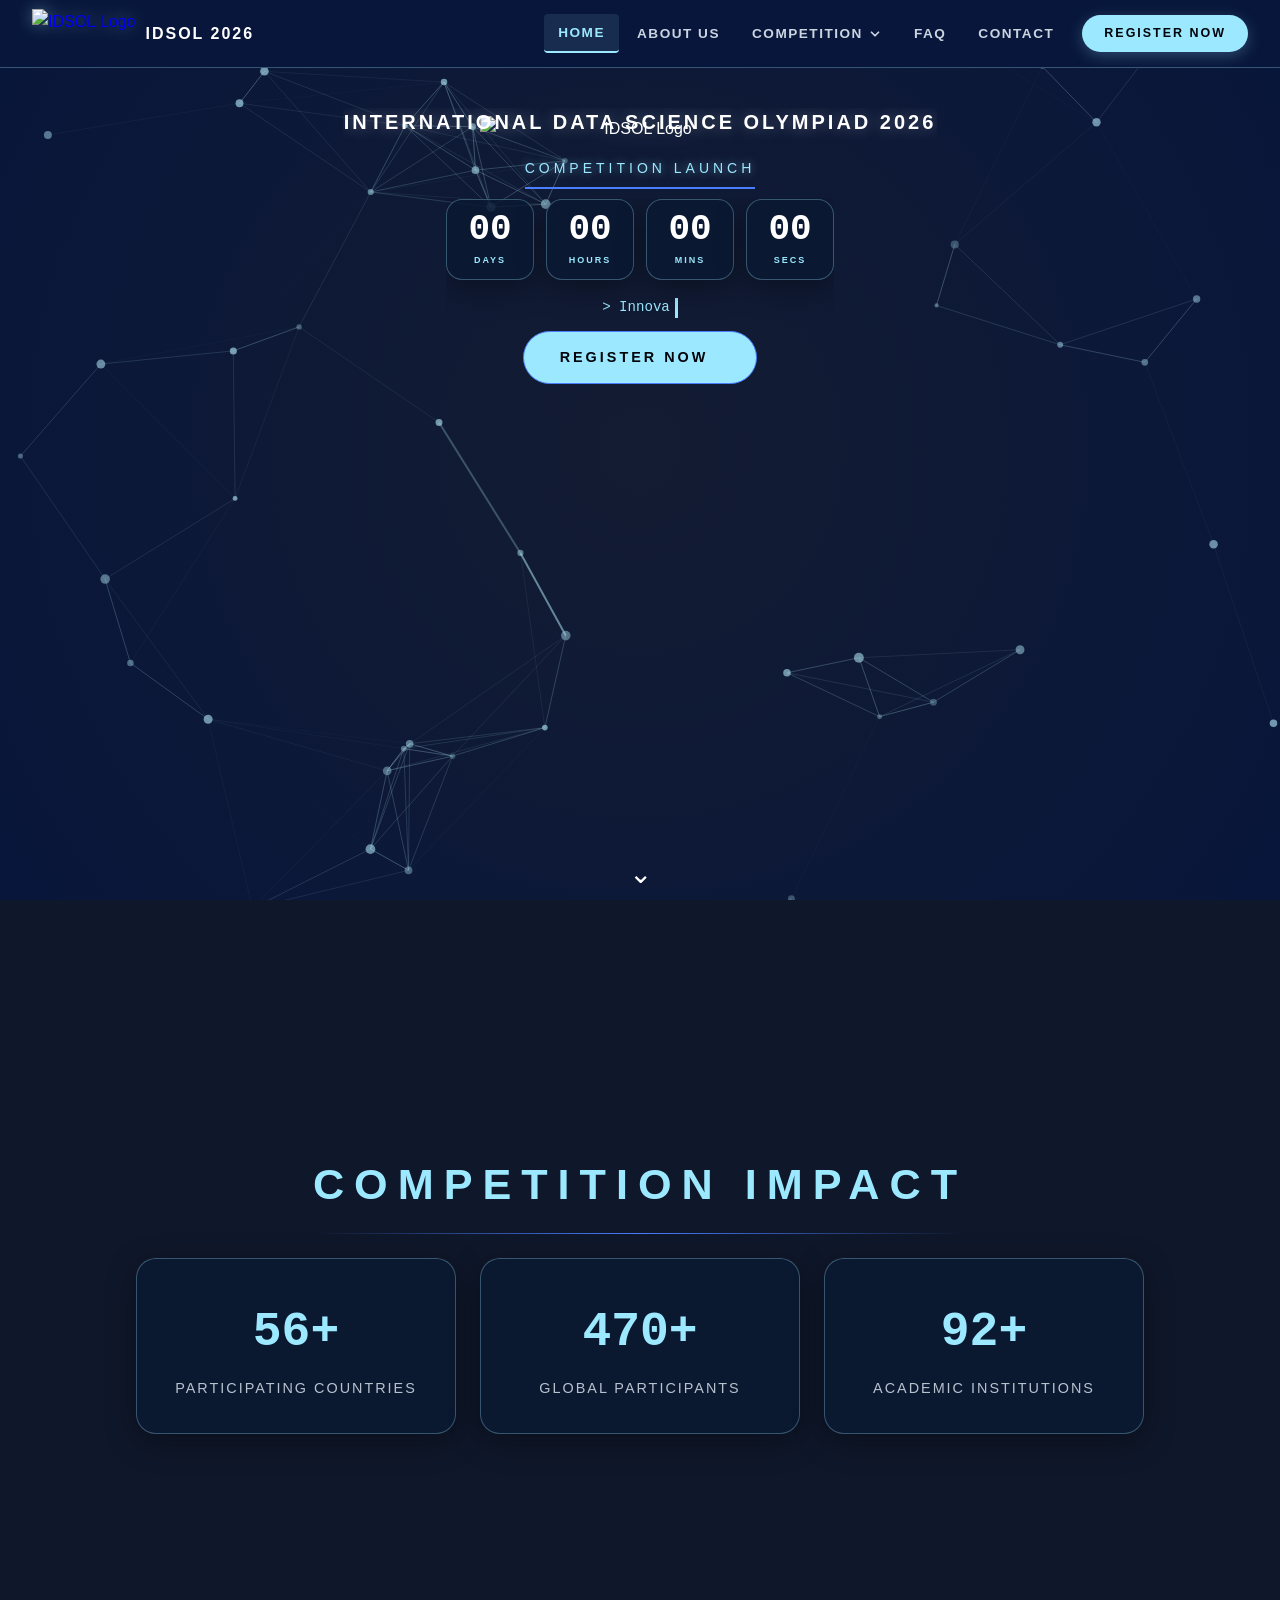
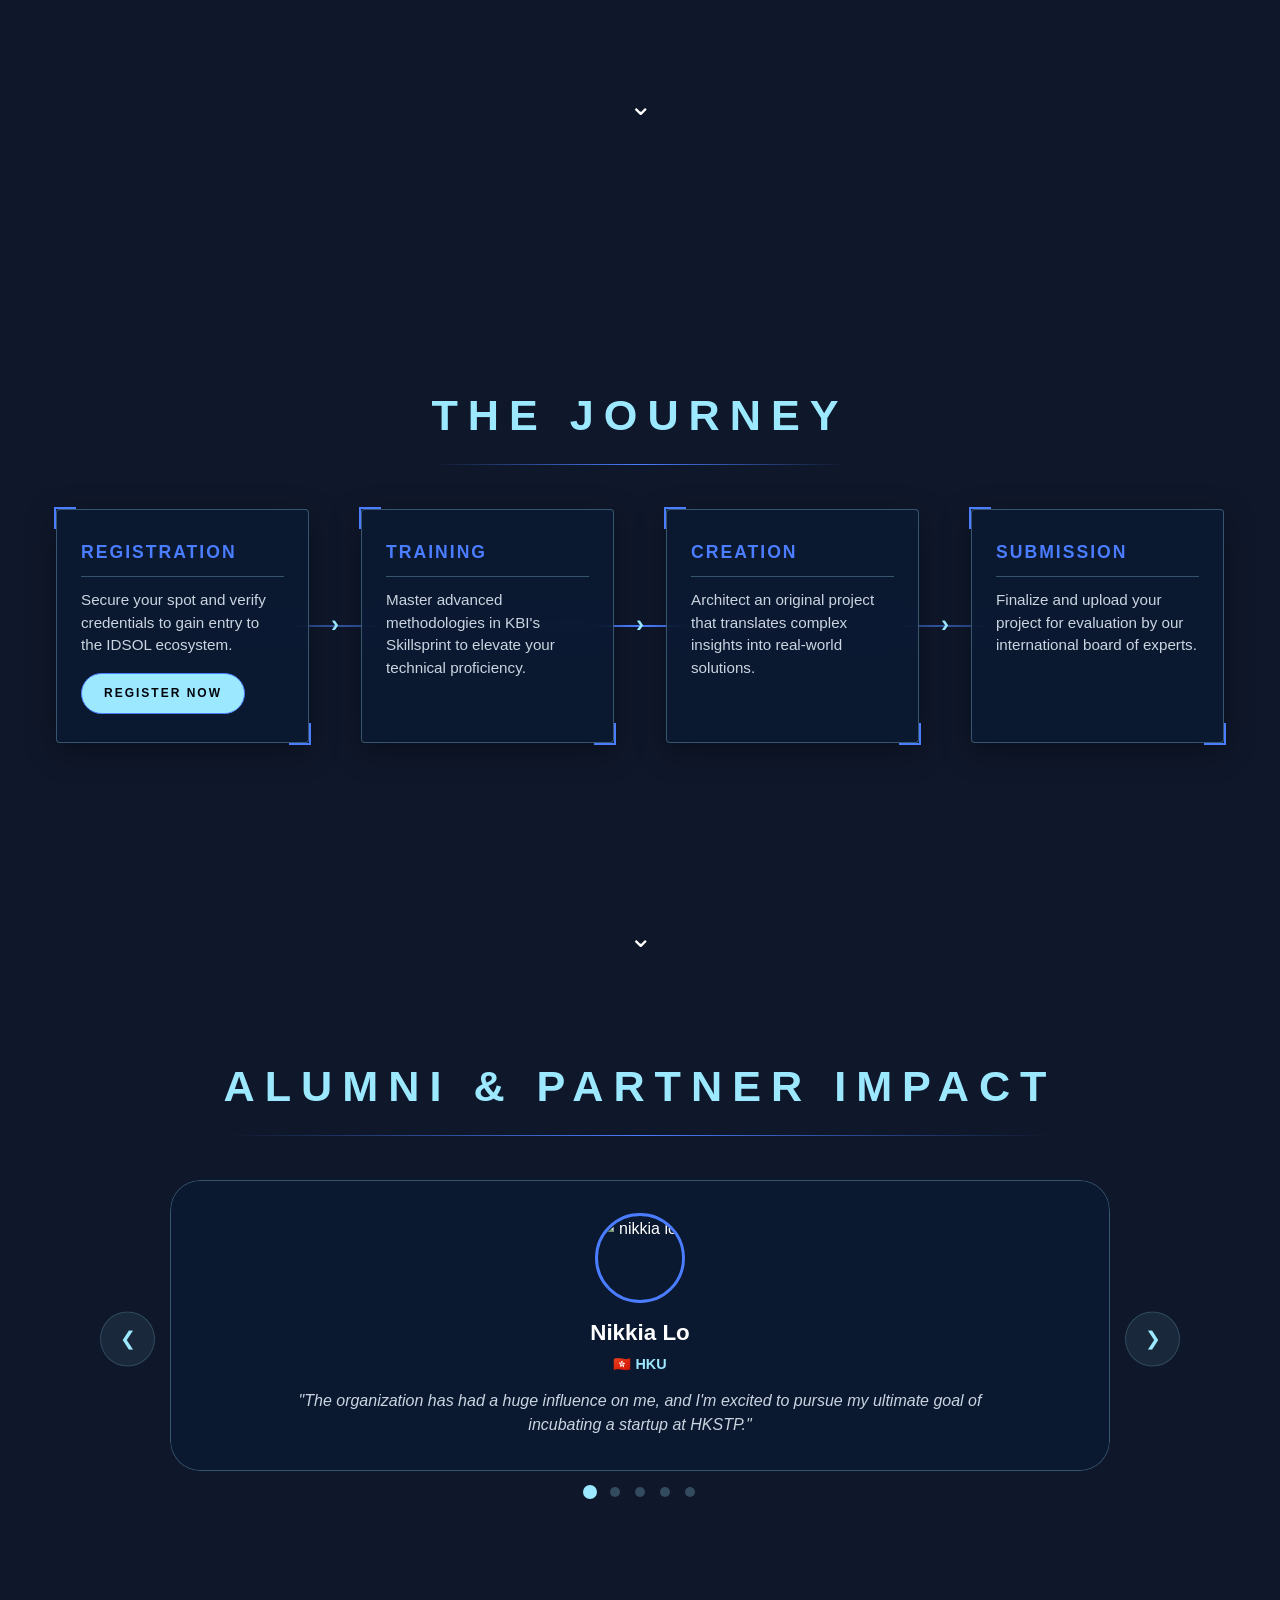
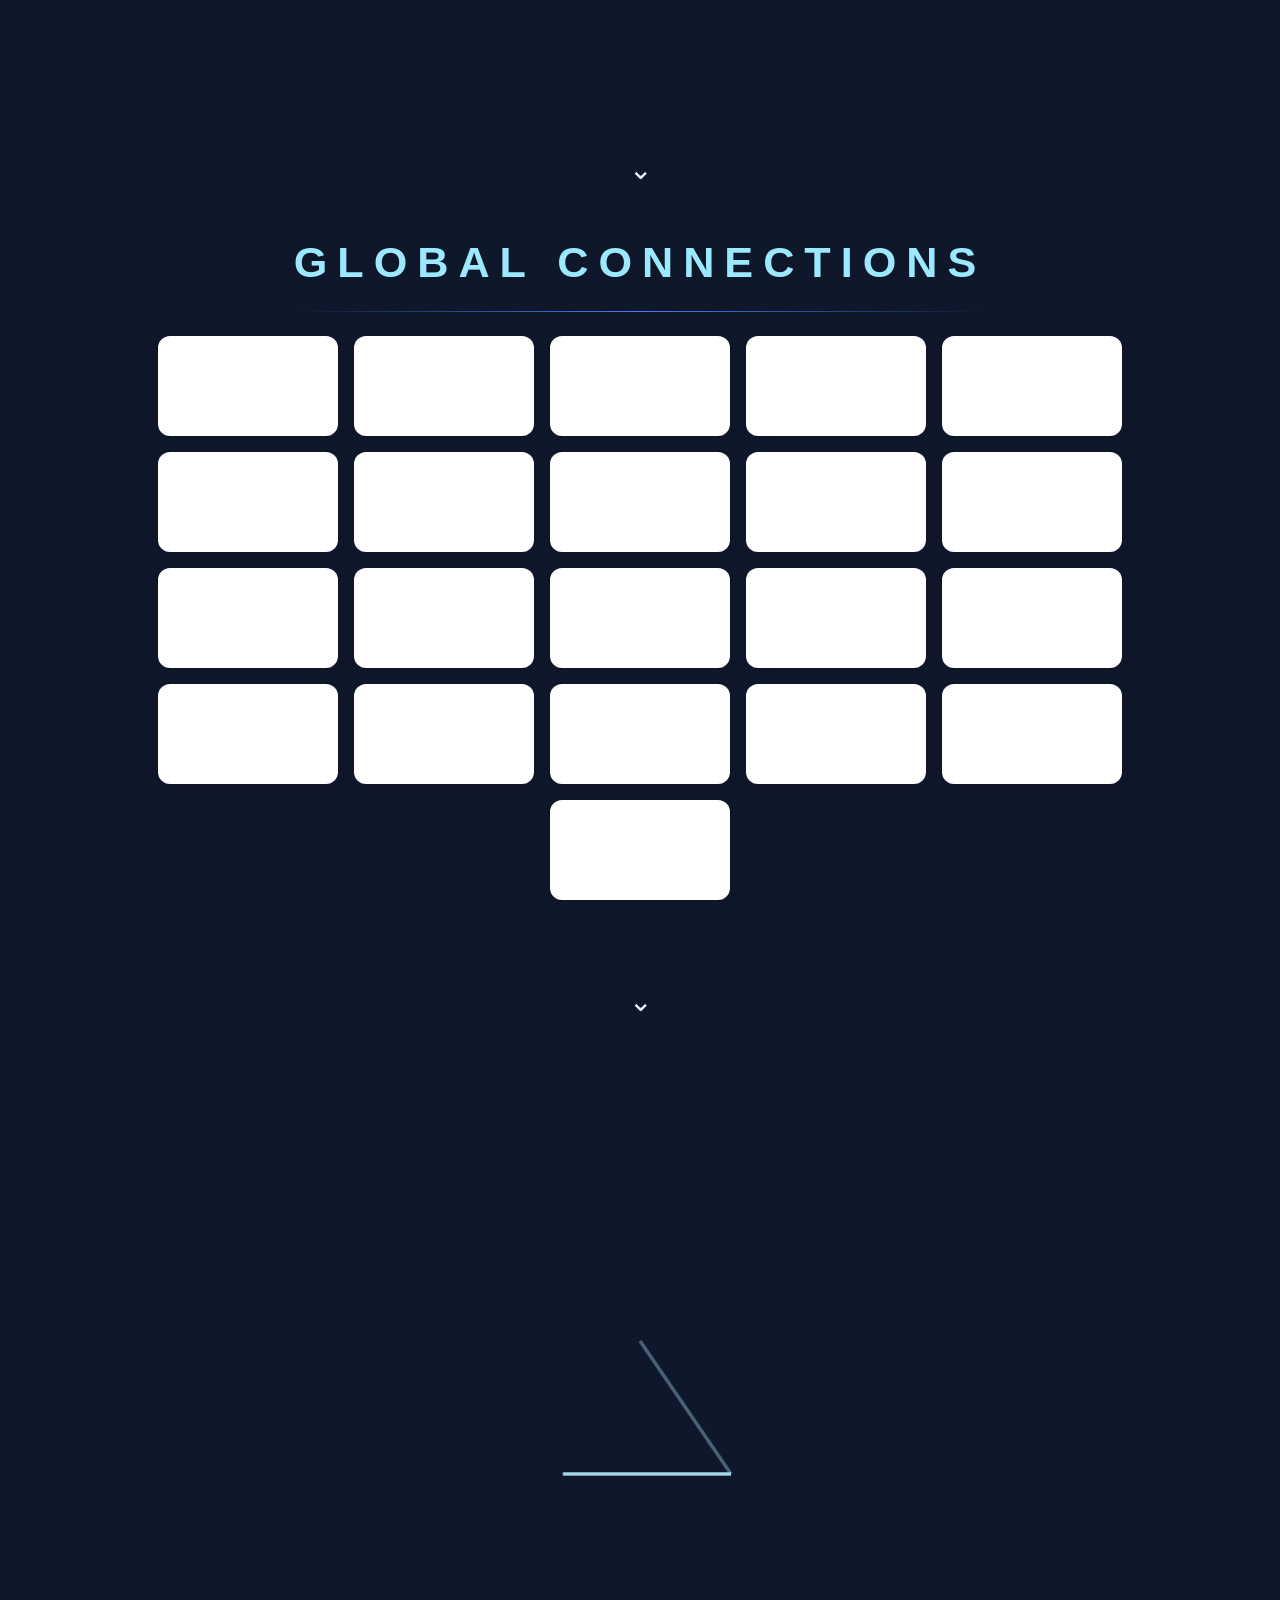
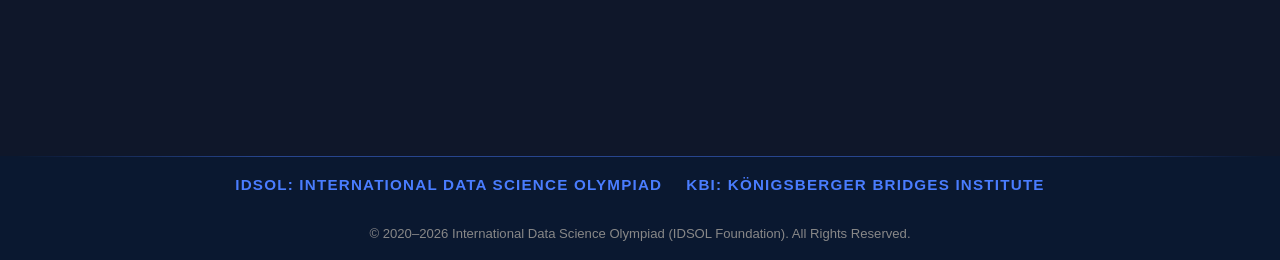
==== index.html @ bdf02045 "Added favicon" ====
<!DOCTYPE html>
<html lang="en">
<head>
    <meta charset="UTF-8">
    <meta name="viewport" content="width=device-width, initial-scale=1.0">
    <link rel="icon" type="image/png" href="https://cdn.kb.institute/eto-2026/IDSOL/Logo/Square_Dark_Background_2026_500.png">
    <title>Home | IDSOL 2026</title>
    <script src="https://unpkg.com/lucide@0.469.0/dist/umd/lucide.min.js"></script>
    <link href="https://fonts.googleapis.com/css2?family=Roboto+Mono:wght@400;700&display=swap" rel="stylesheet">
    <link rel="stylesheet" href="css/shared.css">
    <style>
        body {
            display: flex;
            flex-direction: column;
            align-items: center;
            min-height: 100vh;
        }

        .home-snap {
            width: 100%;
            display: flex;
            flex-direction: column;
            align-items: center;
        }

        .home-snap .snap-panel {
            position: relative;
            min-height: calc(100vh - var(--nav-height));
            min-height: calc(100dvh - var(--nav-height));
            display: flex;
            flex-direction: column;
            justify-content: center;
            width: 100%;
            max-width: 1200px;
            margin: 0 auto;
            box-sizing: border-box;
            padding: 3rem 20px;
        }

        .home-snap .section-header { margin: 1.5rem 0 2rem; }

        .snap-panel-body {
            width: 100%;
            box-sizing: border-box;
        }

        /* Hero */
        #hero-section {
            position: relative;
            width: 100%;
            max-width: 1200px;
            display: flex;
            flex-direction: column;
            justify-content: center;
            align-items: center;
            padding: 1rem 20px 2.5rem;
            text-align: center;
            box-sizing: border-box;
        }
        #hero-section.snap-panel {
            box-sizing: border-box;
        }
        #hero-section .snap-panel-body {
            transform: translateY(1.25rem);
        }

        .scroll-hint {
            position: absolute;
            bottom: 1rem;
            left: 50%;
            transform: translateX(-50%);
            color: #fff;
            pointer-events: none;
            z-index: 2;
        }
        .scroll-chevron {
            display: block;
            font-size: 1.75rem;
            line-height: 1;
            animation: scrollBounce 2s ease-in-out infinite;
        }
        @keyframes scrollBounce {
            0%, 100% { transform: translateY(0); opacity: 0.85; }
            50% { transform: translateY(8px); opacity: 1; }
        }

        .reveal-hero { opacity: 0; clip-path: inset(100% 0 0 0); transform: translateY(20px); animation: curtainReveal 1.4s cubic-bezier(0.19,1,0.22,1) forwards; }
        .reveal-header { opacity: 0; transform: translateY(20px); animation: fadeIn 1s ease forwards; animation-delay: 0.6s; }
        .reveal-delayed { opacity: 0; clip-path: inset(100% 0 0 0); transform: translateY(20px); animation: curtainReveal 1.4s cubic-bezier(0.19,1,0.22,1) forwards; animation-delay: 1.1s; }
        .reveal-register-btn { opacity: 0; transform: translateY(20px); animation: fadeIn 1s ease forwards; animation-delay: 2.6s; }

        @keyframes curtainReveal { 0% { opacity:0; clip-path:inset(100% 0 0 0); transform:translateY(20px); } 100% { opacity:1; clip-path:inset(0% 0 0 0); transform:translateY(0); } }
        @keyframes fadeIn { to { opacity:1; transform:translateY(0); } }
        @keyframes blink { 0%, 100% { opacity:1; } 50% { opacity:0; } }

        .hero-brand { display: flex; flex-direction: column; align-items: center; }
        .main-logo {
            width: min(420px, 70vw); max-width: 88%; height: auto; margin-top: 30px;
            margin-bottom: -50px; display: block;
            filter: drop-shadow(0 0 25px rgba(156,233,255,0.35));
        }

        .brand-title {
            font-size: 26px; font-weight: 800; letter-spacing: 5px; text-transform: uppercase;
            margin: 0 0 20px; position: relative; z-index: 1;
            text-shadow: 0 0 15px rgba(255,255,255,0.35); color: #fff;
        }

        .countdown-subheader {
            font-size: 17px; font-weight: 500; letter-spacing: 6px; text-transform: uppercase;
            color: var(--node-bright); margin-top: 20px; margin-bottom: 16px; text-shadow: 0 0 10px rgba(156,233,255,0.6);
            border-bottom: 2px solid var(--node-blue); padding-bottom: 10px; display: inline-block;
        }

        .countdown-container { display: flex; gap: 20px; justify-content: center; margin-top: 5px; margin-bottom: 35px; flex-wrap: wrap; }

        .time-box {
            display: flex; flex-direction: column; align-items: center;
            background: var(--glass-frost);
            backdrop-filter: blur(15px);
            -webkit-backdrop-filter: blur(15px);
            border: 1px solid var(--border-bright);
            border-radius: 20px;
            box-shadow: 0 8px 30px rgba(0, 0, 0, 0.35);
            width: 110px;
            padding: 20px 0;
        }
        .time-value { font-size: 48px; font-weight: 900; line-height: 1; font-family: var(--font-mono); color: #fff; }
        .time-label { font-size: 10px; font-weight: 800; color: var(--node-bright); text-transform: uppercase; letter-spacing: 2px; margin-top: 5px; }

        .typed-line { font-family: var(--font-mono); font-size: 1rem; color: var(--node-bright); margin-top: 12px; margin-bottom: 10px; padding: 0 10px; }
        .cursor { display: inline-block; background-color: var(--node-bright); width: 3px; height: 20px; margin-left: 5px; animation: blink 1s infinite; vertical-align: middle; }

        /* Stats - FIXED TO SECURE EQUAL HEIGHTS & LENGTHS */
        .stats-wrapper { width: 100%; max-width: 1100px; margin: 0 auto; text-align: center; padding: 0; }
        .stats-section {
            display: flex; justify-content: center; align-items: stretch; gap: 24px; flex-wrap: wrap; margin-top: 10px;
            opacity: 0; transform: translateY(30px); transition: all 1s ease;
        }
        .stats-section.revealed { opacity: 1; transform: translateY(0); }
        .stat-card {
            background: var(--glass-frost);
            backdrop-filter: blur(15px);
            -webkit-backdrop-filter: blur(15px);
            border: 1px solid var(--border-bright);
            box-shadow: 0 8px 30px rgba(0, 0, 0, 0.35);
            padding: 35px 25px;
            border-radius: 20px;
            flex: 1 1 280px;
            max-width: 320px;
            min-height: 160px;
            display: flex;
            flex-direction: column;
            justify-content: center;
            box-sizing: border-box;
            transition: all 0.3s ease;
        }
        .stat-card:hover { transform: translateY(-5px); border-color: var(--node-blue); background: rgba(156,233,255,0.12); }
        .stat-number { display: block; font-size: 3rem; font-weight: 900; color: var(--node-bright); font-family: var(--font-mono); margin-bottom: 8px; }
        .stat-label { font-size: 0.9rem; text-transform: uppercase; letter-spacing: 2px; color: #CBD5E1; opacity: 0.9; line-height: 1.3; }

        /* Journey roadmap */
        #section-journey {
            max-width: 100%;
            overflow-x: auto;
            overflow-y: visible;
            padding-bottom: 8px;
            scroll-snap-stop: always;
        }
        #section-journey .section-header {
            opacity: 0;
            transition: opacity 0.5s ease;
        }
        #section-journey.revealed .section-header {
            opacity: 1;
            transition-delay: 0s;
        }
        #section-journey .roadmap-container { flex: 0 1 auto; }
        .roadmap-container {
            position: relative;
            max-width: 1200px;
            margin: 0 auto;
            padding: 20px 16px;
            width: 100%;
            min-height: 220px;
            display: flex;
            flex-direction: row;
            align-items: stretch;
            justify-content: center;
            flex-wrap: nowrap;
            gap: 12px;
            box-sizing: border-box;
        }
        .roadmap-container::before {
            content: '';
            position: absolute;
            left: 8%;
            right: 8%;
            top: 50%;
            height: 2px;
            background: linear-gradient(90deg, transparent, #2a4a8a 15%, var(--node-blue) 50%, #2a4a8a 85%, transparent);
            transform: translateY(-50%) scaleX(0);
            transform-origin: left center;
            z-index: 0;
            pointer-events: none;
            transition: transform 1.5s cubic-bezier(0.22, 1, 0.36, 1);
            transition-delay: 0.4s;
        }
        #section-journey.revealed .roadmap-container::before {
            transform: translateY(-50%) scaleX(1);
        }
        .step {
            position: relative;
            flex: 1 1 220px;
            min-width: 180px;
            margin-bottom: 0;
            display: flex;
            justify-content: center;
            align-items: stretch;
            z-index: 1;
            opacity: 0;
            transition: opacity 0.35s cubic-bezier(0.22, 1, 0.36, 1);
        }
        #section-journey.revealed .step:nth-child(1) { opacity: 1; transition-delay: 0.12s; }
        #section-journey.revealed .step:nth-child(3) { opacity: 1; transition-delay: 0.62s; }
        #section-journey.revealed .step:nth-child(5) { opacity: 1; transition-delay: 1.12s; }
        #section-journey.revealed .step:nth-child(7) { opacity: 1; transition-delay: 1.62s; }
        .step-card {
            position: relative;
            width: 100%;
            padding: 28px 24px;
            min-height: 200px;
            height: 100%;
            box-sizing: border-box;
            background: var(--glass-frost);
            backdrop-filter: blur(15px);
            -webkit-backdrop-filter: blur(15px);
            border: 1px solid var(--border-bright);
            border-radius: 4px;
            box-shadow: 0 8px 30px rgba(0, 0, 0, 0.35);
        }
        .step-card::before, .step-card::after {
            content: '';
            position: absolute;
            width: 20px;
            height: 20px;
            border: 2px solid var(--node-blue);
            z-index: 5;
        }
        .step-card::before { top: -3px; left: -3px; border-right: none; border-bottom: none; }
        .step-card::after { bottom: -3px; right: -3px; border-left: none; border-top: none; }
        .step-card h2 {
            margin: 0 0 12px;
            font-size: 1.1rem;
            text-transform: uppercase;
            letter-spacing: 2px;
            color: var(--node-blue);
            border-bottom: 1px solid var(--border-bright);
            padding-bottom: 10px;
        }
        .step-card p { color: #CBD5E1; margin: 0; font-size: 0.95rem; line-height: 1.5; }
        .step-register-btn {
            display: inline-flex; margin-top: 16px; padding: 10px 22px; border-radius: 50px;
            text-decoration: none; text-transform: uppercase; letter-spacing: 2px; font-weight: 800;
            font-size: 0.75rem; transition: all 0.3s ease; align-items: center;
            background: var(--node-bright); color: var(--bg-darker); border: 1px solid var(--node-blue);
        }
        .step-register-btn:hover { transform: translateY(-3px); background: white; box-shadow: 0 15px 40px rgba(156,233,255,0.4); }
        .roadmap-connector {
            position: relative;
            flex: 0 0 auto;
            align-self: center;
            width: 28px;
            text-align: center;
            color: var(--node-bright);
            font-size: 1.5rem;
            font-weight: 700;
            line-height: 1;
            z-index: 1;
            opacity: 0;
            transform: translateY(-5px);
            transition: opacity 0.45s ease, transform 0.45s ease;
        }
        .roadmap-connector::before { content: '›'; display: block; transform: translateY(3px);}
        #section-journey.revealed .roadmap-connector:nth-child(2) { opacity: 1; transform: translateY(-5px); transition-delay: 0.28s; }
        #section-journey.revealed .roadmap-connector:nth-child(4) { opacity: 1; transform: translateY(-5px); transition-delay: 0.78s; }
        #section-journey.revealed .roadmap-connector:nth-child(6) { opacity: 1; transform: translateY(-5px); transition-delay: 1.28s; }

        /* Testimonials */
        #section-testimonials .testimonial-slider { flex: 0 1 auto; width: 100%; }
        .testimonial-slider { width: 100%; max-width: 1100px; margin: 0 auto; position: relative; padding: 12px 80px; }
        .testimonial-container { width: 100%; overflow: hidden; border-radius: 30px; }
        .testimonial-track { display: flex; transition: transform 0.6s cubic-bezier(0.23,1,0.32,1); }
        .testimonial-track.no-anim { transition: none !important; }
        .t-card {
            min-width: 100%; padding: 32px 28px;
            background: var(--glass-frost); border: 1px solid var(--border-bright); backdrop-filter: blur(12px);
            display: flex; flex-direction: column; align-items: center; text-align: center; border-radius: 30px;
        }
        .t-img { width: 90px; height: 90px; border-radius: 50%; object-fit: cover; border: 3px solid var(--node-blue); margin-bottom: 12px; }
        .t-info h3 { margin: 0; font-size: 1.4rem; color: #fff; }
        .t-info span { color: var(--node-bright); font-size: 0.9rem; font-weight: 700; }
        .t-affil { display: inline; }
        .t-affil + .t-affil::before { content: ' '; }
        .t-body { font-size: 1rem; line-height: 1.55; color: #CBD5E1; font-style: italic; max-width: 750px; margin-top: 12px; }
        .t-body p { margin: 0; }
        .arrow {
            position: absolute; top: 50%; transform: translateY(-50%);
            width: 55px; height: 55px; background: rgba(156,233,255,0.08); border: 1px solid rgba(156,233,255,0.18);
            border-radius: 50%; color: var(--node-bright); display: flex; align-items: center;
            justify-content: center; cursor: pointer; z-index: 10; transition: background 0.3s; font-size: 1.2rem;
        }
        .arrow:hover { background: rgba(156,233,255,0.2); }
        .arrow.prev { left: 10px; }
        .arrow.next { right: 10px; }
        .dot { width: 10px; height: 10px; background: rgba(156,233,255,0.25); border-radius: 50%; cursor: pointer; transition: 0.3s; }
        .dot.active { background: var(--node-bright); transform: scale(1.4); }
        .carousel-controls { display: flex; justify-content: center; gap: 15px; margin-top: 16px; }

        /* Logo wall - Redefined to prevent shifting */
        #logo-wall-container {
            width: 100%;
            position: relative;
            display: block;
        }
        .logo-wall {
            position: absolute;
            top: 0;
            left: 50%;
            transform: translateX(-50%);
            width: 100%;
            margin: 0 auto;
            display: flex;
            flex-wrap: wrap;
            justify-content: center;
            align-content: flex-start;
            padding: 0;
        }
        @keyframes logoFadeIn { 0% { opacity:0; transform:scale(0.96); } 100% { opacity:1; transform:scale(1); } }
        @keyframes logoFadeOut { 0% { opacity:1; transform:scale(1); } 100% { opacity:0; transform:scale(0.96); } }
        .logo-container {
            padding: 0; margin: 8px; display: flex; justify-content: center; align-items: center;
            max-width: 180px; height: 100px; background: white; border-radius: 12px;
            box-shadow: 0 4px 10px rgba(0,0,0,0.1);
            animation-duration: 0.5s; animation-fill-mode: both; animation-timing-function: ease-in-out;
        }
        .show-front .logo-container { animation-name: logoFadeIn; }
        .show-back .logo-container { animation-name: logoFadeOut; }
        .logo-container img { object-fit: contain; width: 80%; height: 80%; }
        
        @media (min-width: 1200px) { 
            .logo-container { width: calc(20% - 16px); }
            #logo-wall-container { min-height: 620px !important; } 
        }
        @media (min-width: 600px) and (max-width: 1199px) {
            .logo-container { width: calc(25% - 16px); }
            #logo-wall-container { min-height: 760px !important; }
        }
        @media (max-width: 599px) {
            .logo-container { width: calc(50% - 16px); height: 80px; }
            #logo-wall-container { min-height: 480px !important; }
        }

        /* CTA final panel */
        #section-final .cta-section {
            display: flex;
            flex-direction: column;
            align-items: center;
            width: 100%;
            text-align: center;
            box-sizing: border-box;
        }
        .cta-anim-bg { position: relative; display: flex; align-items: center; justify-content: center; z-index: 1; }
        .cta-content { position: relative; z-index: 4; width: 100%; }
        .cta-title {
            font-size: clamp(1.8rem, 5vw, 2.6rem); letter-spacing: 6px; text-transform: uppercase;
            color: var(--node-bright); margin-bottom: 12px; font-weight: 900;
        }
        .cta-sub { color: #CBD5E1; margin-bottom: 0; font-size: 1.1rem; }
        .cta-btn-hero {
            display: inline-flex; padding: 18px 50px; border-radius: 50px; text-decoration: none;
            text-transform: uppercase; letter-spacing: 4px; font-weight: 800; font-size: 1rem;
            transition: all 0.3s ease; align-items: center; gap: 12px;
            background: var(--node-bright); color: var(--bg-darker); border: 1px solid var(--node-blue);
        }
        .cta-btn-hero:hover { transform: translateY(-3px); background: white; box-shadow: 0 15px 40px rgba(156,233,255,0.4); }
        .hero-register-btn { margin-top: 20px; }
        
        /* Upscaled CTA Branding Zone */
        .brand-zone {
            position: relative; 
            width: 380px !important; 
            height: 380px !important;
            display: flex; justify-content: center; align-items: center; 
        }
        #traceCanvas { position: absolute; top: 0; left: 0; width: 100%; height: 100%; z-index: 2; transition: opacity 1s ease; }
        #logo-reveal-img {
            width: 380px !important; 
            height: 380px !important; 
            z-index: 1; opacity: 0; transform: scale(0.85);
            filter: drop-shadow(0 0 35px rgba(156,233,255,0.55)); transition: all 1.2s cubic-bezier(0.16,1,0.3,1);
        }
        .brand-zone.revealed-inner #logo-reveal-img { opacity: 1; transform: scale(1); }
        .brand-zone.revealed-inner #traceCanvas { opacity: 0; pointer-events: none; }

        @media (min-width: 1025px) {
            html {
                scroll-snap-type: y mandatory;
                scroll-padding-top: var(--nav-height);
            }
            .home-snap .snap-panel {
                scroll-snap-align: start;
                scroll-snap-stop: always;
            }
            .home-snap .stats-wrapper.snap-panel {
                align-items: center;
                padding: 0 20px 3rem !important;
            }
            .stats-wrapper .stats-content {
                width: 100%;
            }
            .stats-wrapper .section-header {
                margin: 0 0 1.5rem;
            }
            .home-snap #section-testimonials.snap-panel {
                padding: 4rem 20px !important;
            }
            #hero-section.snap-panel {
                padding: 2rem 20px 0 !important;
            }
            #hero-section .main-logo {
                margin-top: 28px;
            }
            #hero-section .snap-panel-body,
            #section-journey .snap-panel-body {
                flex: 1 1 auto;
                display: flex;
                flex-direction: column;
                justify-content: center;
                align-items: center;
                width: 100%;
                min-height: 0;
            }
            #section-journey.snap-panel {
                justify-content: flex-start;
                padding: 4rem 20px 1rem !important;
            }
            #section-journey .snap-panel-body {
                gap: 0;
            }
            #section-journey .section-header {
                margin: 0 0 1.5rem;
            }
            /* Pin scroll chevrons to bottom of each snap viewport (desktop) */
            .home-snap .snap-panel:has(> .scroll-hint) {
                position: relative !important;
                display: flex !important;
                flex-direction: column !important;
                justify-content: flex-start !important;
                height: calc(100dvh - var(--nav-height));
                min-height: calc(100dvh - var(--nav-height));
                max-height: calc(100dvh - var(--nav-height));
                overflow: hidden;
                box-sizing: border-box;
            }
            .home-snap .snap-panel:has(> .scroll-hint) > .scroll-hint {
                position: absolute !important;
                bottom: 0.75rem !important;
                left: 50% !important;
                transform: translateX(-50%) !important;
                margin-top: 0 !important;
                align-self: auto !important;
                flex-shrink: 0;
                z-index: 3;
                padding: 0;
            }
            #hero-section.snap-panel:has(> .scroll-hint) {
                height: 100dvh !important;
                min-height: 100dvh !important;
                max-height: 100dvh !important;
                justify-content: flex-start !important;
                padding-top: var(--nav-height) !important;
                padding-bottom: 0 !important;
            }
            #hero-section.snap-panel:has(> .scroll-hint) > .scroll-hint {
                position: absolute !important;
                bottom: 0.75rem !important;
                left: 50% !important;
                transform: translateX(-50%) !important;
            }
            #hero-section .snap-panel-body {
                padding-bottom: 2.5rem;
            }
            /* Competition Impact: vertically center content block; chevron stays absolute */
            .home-snap .stats-wrapper.snap-panel:has(> .scroll-hint) {
                justify-content: center !important;
            }
            #section-logos.snap-panel {
                padding: 2rem 20px 1rem !important;
                justify-content: flex-start;
                align-items: center;
            }
            #section-logos .section-header {
                margin: 0 0 1rem;
                flex-shrink: 0;
            }
            #section-logos #logo-wall-container {
                flex: 1 1 auto;
                min-height: 0 !important;
                width: 100%;
                overflow: hidden;
            }
            #section-final.snap-panel {
                max-width: 100%;
                padding: 0 !important;
                height: calc(100dvh - var(--nav-height));
                min-height: calc(100dvh - var(--nav-height));
                max-height: calc(100dvh - var(--nav-height));
                overflow: hidden;
                justify-content: space-between;
                scroll-snap-align: start;
                scroll-snap-stop: always;
            }
            #section-final .cta-section {
                flex: 1 1 auto;
                min-height: 0;
                display: flex;
                flex-direction: column;
                justify-content: center;
                align-items: center;
                width: 100%;
                padding: 16px 20px 8px;
                text-align: center;
                box-sizing: border-box;
                gap: 12px;
            }
            #section-final .brand-zone,
            #section-final #logo-reveal-img {
                width: 320px !important;
                height: 320px !important;
            }
            #section-final .cta-title {
                font-size: clamp(1.4rem, 3vw, 2rem);
                margin-bottom: 6px;
            }
            #section-final .cta-sub {
                font-size: 0.95rem;
            }
            #section-final .site-footer {
                width: 100%;
                flex-shrink: 0;
                margin-top: 0;
                padding: 0 16px;
            }
            #section-final .footer-inner {
                padding: 16px 12px;
            }
            #section-final .footer-columns {
                gap: 24px;
                margin-bottom: 12px;
            }
        }

        @media (min-width: 1025px) and (max-width: 1280px) {
            #hero-section.snap-panel:has(> .scroll-hint) {
                padding-top: calc(var(--nav-height) + 0.75rem) !important;
            }
            #hero-section .snap-panel-body {
                transform: translateY(1.25rem);
                justify-content: flex-start;
                padding-top: 0.5rem;
                padding-bottom: 3.25rem;
            }
            #hero-section .snap-panel-body .hero-register-btn {
                flex-shrink: 0;
                margin-bottom: 0.25rem;
            }
            #hero-section .main-logo {
                width: min(320px, 42vw);
                margin-top: 8px;
                margin-bottom: -32px;
            }
            .brand-title { font-size: 20px; letter-spacing: 3px; margin-top: 0; margin-bottom: 10px; line-height: 1.25; }
            .countdown-subheader { font-size: 14px; letter-spacing: 4px; margin-top: 12px; margin-bottom: 10px; padding-bottom: 8px; }
            .countdown-container { gap: 12px; margin-bottom: 16px; margin-top: 0; }
            .time-box { width: 88px; padding: 12px 0; border-radius: 16px; }
            .time-value { font-size: 36px; }
            .time-label { font-size: 9px; }
            .typed-line { font-size: 0.88rem; margin-top: 6px; margin-bottom: 4px; }
            .hero-register-btn { margin-top: 8px; }
            .cta-btn-hero { padding: 14px 36px; font-size: 0.9rem; letter-spacing: 3px; }
        }

        @media (min-width: 1281px) {
            #hero-section .snap-panel-body {
                transform: translateY(-2.75rem);
                justify-content: center;
                padding-top: 0;
                padding-bottom: 2.5rem;
            }
            #hero-section .main-logo {
                width: min(420px, 70vw);
                max-width: 88%;
                margin-top: 28px;
                margin-bottom: -50px;
            }
            #hero-section.snap-panel:has(> .scroll-hint) {
                padding-top: var(--nav-height) !important;
            }
            .hero-register-btn { margin-top: 20px; }
        }

        @media (max-width: 1024px) {
            html {
                scroll-snap-type: none !important;
                scroll-padding-top: 0 !important;
            }
            .home-snap .snap-panel { 
                scroll-snap-align: none !important;
                scroll-snap-stop: normal !important;
                min-height: auto !important;
                height: auto !important;
                max-height: none !important;
                overflow: visible !important;
                padding: 60px 15px !important;
            }
            .home-snap .snap-panel:has(> .scroll-hint) {
                height: auto !important;
                max-height: none !important;
                overflow: visible !important;
            }
            
            .scroll-hint { display: none !important; }
            #hero-section { padding: 1rem 15px 2.5rem; }
            #hero-section.snap-panel { padding-top: 1rem; }
            #hero-section .snap-panel-body { transform: translateY(1.25rem); }
            .main-logo { margin-top: 12px; margin-bottom: -40px; }
            .brand-title { font-size: 17px; letter-spacing: 3px; margin-top: 0; margin-bottom: 10px; line-height: 1.25; }
            .time-box { width: 80px; padding: 15px 0; }
            .time-value { font-size: 32px; }
            
            .roadmap-container {
                flex-direction: column;
                align-items: center;
                padding: 16px 12px;
                gap: 8px;
            }
            .roadmap-container::before {
                left: 50%; right: auto; top: 8%; bottom: 8%; width: 2px; height: auto;
                transform: translateX(-50%) scaleY(0); transform-origin: top center;
            }
            #section-journey.revealed .roadmap-container::before { transform: translateX(-50%) scaleY(1); }
            .step { flex: 0 0 auto; width: 100%; max-width: 520px; min-width: 0; }
            .step-card { min-height: 0; padding: 20px 18px; }
            .roadmap-connector { width: auto; padding: 4px 0; }
            .roadmap-connector::before { content: '⌄'; }
            
            /* MOVE TESTIMONIAL ARROWS INSIDE CARD TOP CORNERS ON MOBILE */
            .testimonial-slider {
                padding: 14px 10px 12px;
                position: relative;
                max-width: min(800px, calc(100% - 24px));
            }
            .arrow { top: 22px; transform: none; width: 45px; height: 45px; }
            .arrow.prev { left: 20px; }
            .arrow.next { right: 20px; }
            .t-affil { display: block; }
            .t-affil + .t-affil::before { content: none; }
            .t-card { padding: 24px 16px; }
            .t-body { font-size: 0.95rem; }
            
            .stat-card {
                flex: 0 1 auto;
                min-width: 0;
                width: min(320px, 100%);
                max-width: 320px;
                min-height: auto;
                padding: 25px 20px;
            }
            .stat-number { font-size: 2.4rem; }
            
            /* CTA Section Mobile Sizing Adaptations */
            #section-final.snap-panel {
                justify-content: flex-start !important;
                padding: 60px 15px 0 !important;
                height: auto !important;
                max-height: none !important;
                min-height: auto !important;
                overflow: visible !important;
            }
            #section-logos #logo-wall-container {
                flex: none;
                min-height: 480px !important;
                overflow: visible;
            }
            #section-final .site-footer { margin-top: 40px; }
            #section-final .cta-section { margin-top: 0 !important; gap: 24px; padding: 40px 15px; }
            .brand-zone, #logo-reveal-img { width: 260px !important; height: 260px !important; }
            #cta-text-content { top: 0 !important; transform: translateY(0) !important; margin-bottom: 5px; }
            #cta-btn-content { margin-top: 5px !important; transform: translateY(0) !important; }
            .cta-btn-hero { padding: 12px 32px !important; font-size: 0.85rem !important; letter-spacing: 2px !important; }
            .cta-title { font-size: 1.4rem !important; letter-spacing: 3px !important; }
            .cta-sub { font-size: 0.9rem !important; }
        }
        .site-footer--panel {
            width: 100%; margin-top: auto; padding: 0px 20px; box-sizing: border-box;
            background: var(--glass-frost); backdrop-filter: blur(10px); -webkit-backdrop-filter: blur(10px);
        }
        .footer-inner { max-width: 1200px; margin: 0 auto; width: 100%; }
    </style>
</head>
<body>
<canvas id="bg-canvas"></canvas>

<main class="home-snap">

<!-- Hero -->
<section id="hero-section" class="snap-panel">
    <div class="snap-panel-body">
    <div class="reveal-hero hero-brand">
        <img src="https://cdn.kb.institute/eto-2026/IDSOL/Logo/Square_Dark_Background_2026_500.png" class="main-logo" alt="IDSOL Logo">
        <div class="brand-title">International Data Science Olympiad 2026</div>
    </div>
    <div class="reveal-header">
        <div class="countdown-subheader">Competition Launch</div>
    </div>
    <div class="reveal-delayed">
        <div class="countdown-container">
            <div class="time-box"><span class="time-value" id="days">00</span><span class="time-label">Days</span></div>
            <div class="time-box"><span class="time-value" id="hours">00</span><span class="time-label">Hours</span></div>
            <div class="time-box"><span class="time-value" id="minutes">00</span><span class="time-label">Mins</span></div>
            <div class="time-box"><span class="time-value" id="seconds">00</span><span class="time-label">Secs</span></div>
        </div>
        <div class="typed-line">
            &gt; <span id="typed-text"></span><span class="cursor"></span>
        </div>
    </div>
    <a href="registration.html" class="cta-btn-hero hero-register-btn reveal-register-btn">
        Register Now
        <i data-lucide="play"></i>
    </a>
    </div>
    <div class="scroll-hint" aria-hidden="true">
        <span class="scroll-chevron">⌄</span>
    </div>
</section>

<!-- Stats -->
<section class="stats-wrapper snap-panel">
    <div class="stats-content">
    <div class="section-header"><h2>Competition Impact</h2></div>
    <div class="stats-section" id="stats-container">
        <div class="stat-card"><span class="stat-number" data-target="120">0</span><span class="stat-label">Participating Countries</span></div>
        <div class="stat-card"><span class="stat-number" data-target="1000">0</span><span class="stat-label">Global Participants</span></div>
        <div class="stat-card"><span class="stat-number" data-target="200">0</span><span class="stat-label">Academic Institutions</span></div>
    </div>
    </div>
    <div class="scroll-hint" aria-hidden="true">
        <span class="scroll-chevron">⌄</span>
    </div>
</section>

<!-- Journey -->
<section class="snap-panel" id="section-journey">
<div class="snap-panel-body">
<div class="section-header"><h1>The Journey</h1></div>
<div class="roadmap-container">
    <div class="step"><div class="step-card"><h2>Registration</h2><p>Secure your spot and verify credentials to gain entry to the IDSOL ecosystem.</p><a href="registration.html" class="step-register-btn">Register Now</a></div></div>
    <span class="roadmap-connector" aria-hidden="true"></span>
    <div class="step"><div class="step-card"><h2>Training</h2><p>Master advanced methodologies in KBI's Skillsprint to elevate your technical proficiency.</p></div></div>
    <span class="roadmap-connector" aria-hidden="true"></span>
    <div class="step"><div class="step-card"><h2>Creation</h2><p>Architect an original project that translates complex insights into real-world solutions.</p></div></div>
    <span class="roadmap-connector" aria-hidden="true"></span>
    <div class="step"><div class="step-card"><h2>Submission</h2><p>Finalize and upload your project for evaluation by our international board of experts.</p></div></div>
</div>
</div>
    <div class="scroll-hint" aria-hidden="true">
        <span class="scroll-chevron">⌄</span>
    </div>
</section>

<!-- Testimonials -->
<section class="snap-panel" id="section-testimonials">
<div class="section-header reveal"><h1>Alumni &amp; Partner Impact</h1></div>
<div class="testimonial-slider">
    <div class="arrow prev" role="button" tabindex="0" aria-label="Previous" onclick="moveSlide(-1)">❮</div>
    <div class="arrow next" role="button" tabindex="0" aria-label="Next" onclick="moveSlide(1)">❯</div>
    <div class="testimonial-container">
        <div class="testimonial-track" id="t-track">
            <div class="t-card">
                <img src="https://cdn.kb.institute/eto-2026/general/testimonial/kbi-profile-nikkia-lo-2025.jpg" alt="nikkia lo" class="t-img">
                <div class="t-info"><h3>Nikkia Lo</h3><span>🇭🇰 HKU</span></div>
                <div class="t-body"><p>"The organization has had a huge influence on me, and I'm excited to pursue my ultimate goal of incubating a startup at HKSTP."</p></div>
            </div>
            <div class="t-card">
                <img src="https://cdn.kb.institute/eto-2026/general/testimonial/kbi-profile-sakib-rabbani.jpg" alt="Sakib" class="t-img">
                <div class="t-info"><h3>Sakib Rabbani</h3><span>🇭🇰 JP Morgan HK</span></div>
                <div class="t-body"><p>"The IBCOL IDSOL, and KBI network connect me with industry professionals, which helped me get a job in Software Engineering at JP Morgan HK."</p></div>
            </div>
            <div class="t-card">
                <img src="https://cdn.kb.institute/eto-2026/general/testimonial/kbi-profile-niya-abdullahi.jpg" alt="Niya" class="t-img">
                <div class="t-info"><h3>Niya Abdullahi</h3><span>🇨🇦 TMU</span></div>
                <div class="t-body"><p>"Meeting people from around the world and being surrounded by such incredible innovative projects, talents and bright minds will always be a core memory for me."</p></div>
            </div>
            <div class="t-card">
                <img src="https://cdn.kb.institute/eto-2026/general/testimonial/kbi-profile-dion-kamst.jpg" alt="Dion" class="t-img">
                <div class="t-info"><h3>Dion Kamst</h3><span>Production Lead</span></div>
                <div class="t-body"><p>"IBCOL, IDSOL, and DigiQuest were a transformative experience for me... I gained invaluable insights into working across cultures and making impactful changes."</p></div>
            </div>
            <div class="t-card">
                <img src="https://cdn.kb.institute/eto-2026/general/testimonial/kbi-profile-isabel-yan.jpg" alt="Isabel" class="t-img">
                <div class="t-info"><h3>Dr. Prof. Isabel Yan</h3><span>🇭🇰 CityU</span></div>
                <div class="t-body"><p>"The Königsberger Bridges Institute comprises a great team of professionals... They are very dedicated to advancing students' knowledge and application skills."</p></div>
            </div>
        </div>
    </div>
    <div class="carousel-controls" id="carousel-dots"></div>
</div>
    <div class="scroll-hint" aria-hidden="true">
        <span class="scroll-chevron">⌄</span>
    </div>
</section>

<!-- Global Connections -->
<section class="snap-panel" id="section-logos">
<div class="section-header reveal"><h1>Global Connections</h1></div>
<div id="logo-wall-container" class="reveal"></div>
    <div class="scroll-hint" aria-hidden="true">
        <span class="scroll-chevron">⌄</span>
    </div>
</section>

<!-- CTA + Footer -->
<section class="snap-panel" id="section-final">

    <div class="cta-section">
        <div class="cta-content" id="cta-text-content" style="opacity: 0; transform: translateY(20px); transition: opacity 0.8s ease, transform 0.8s ease; text-align: center;">
            <div class="cta-title">Ready to Compete?</div>
            <p class="cta-sub">Join thousands of data scientists from over 120 countries at IDSOL 2026.</p>
        </div>

        <div class="cta-anim-bg" id="trigger-final">
            <div class="brand-zone" id="brand-box">
                <canvas id="traceCanvas"></canvas>
                <img id="logo-reveal-img" src="https://cdn.kb.institute/KBI-logo-light.png" alt="KBI Logo Reveal">
            </div>
        </div>

        <div class="cta-content" id="cta-btn-content" style="opacity: 0; transform: translateY(20px); transition: opacity 0.8s ease, transform 0.8s ease; text-align: center;">
            <a href="registration.html" class="cta-btn-hero">
                Register Now
                <i data-lucide="play"></i>
            </a>
        </div>
    </div>

    <footer class="site-footer site-footer--panel">
        <div class="footer-line"></div>
        <div class="footer-inner">
            <div class="footer-columns">
                <div class="footer-col">
                    <h4>IDSOL: International Data Science Olympiad</h4>
                    <div class="footer-icons">
                        <a href="https://2026.idsol.org" target="_blank" rel="noopener" title="IDSOL Website"><i data-lucide="globe"></i></a>
                        <a href="https://www.linkedin.com/company/idsol-org" target="_blank" rel="noopener" title="LinkedIn"><i data-lucide="linkedin"></i></a>
                        <a href="https://www.instagram.com/idsol_org/" target="_blank" rel="noopener" title="Instagram"><i data-lucide="instagram"></i></a>
                    </div>
                </div>
                <div class="footer-col">
                    <h4>KBI: Königsberger Bridges Institute</h4>
                    <div class="footer-icons">
                        <a href="https://www.kb.institute/" target="_blank" rel="noopener" title="Website"><i data-lucide="globe"></i></a>
                        <a href="https://www.linkedin.com/company/kbi-eu/" target="_blank" rel="noopener" title="LinkedIn"><i data-lucide="linkedin"></i></a>
                        <a href="https://www.instagram.com/kbi.eu/" target="_blank" rel="noopener" title="Instagram"><i data-lucide="instagram"></i></a>
                    </div>
                </div>
            </div>
            <p class="footer-copyright">© 2020–2026 International Data Science Olympiad (IDSOL Foundation). All Rights Reserved.</p>
        </div>
    </footer>

</section>

</main>

<!-- Scripts -->
<script src="js/bg-canvas-home.js"></script>
<script src="js/nav.js"></script>
<script>
/* Countdown */
const target = new Date('2026-06-28T00:00:00');
function updateCountdown() {
    const now = new Date();
    const diff = target - now;
    if (diff <= 0) {
        document.getElementById('days').textContent = '00';
        document.getElementById('hours').textContent = '00';
        document.getElementById('minutes').textContent = '00';
        document.getElementById('seconds').textContent = '00';
        return;
    }
    const d = Math.floor(diff / 86400000);
    const h = Math.floor((diff % 86400000) / 3600000);
    const m = Math.floor((diff % 3600000) / 60000);
    const s = Math.floor((diff % 60000) / 1000);
    document.getElementById('days').textContent = String(d).padStart(2, '0');
    document.getElementById('hours').textContent = String(h).padStart(2, '0');
    document.getElementById('minutes').textContent = String(m).padStart(2, '0');
    document.getElementById('seconds').textContent = String(s).padStart(2, '0');
}
updateCountdown();
setInterval(updateCountdown, 1000);

/* Typed text */
const lines = [
    'Innovating with Data Science...',
    'Connecting Global Minds...',
    'Building the Future of AI...'
];
let li = 0, ci = 0, deleting = false;
function typeWriter() {
    const el = document.getElementById('typed-text');
    const cur = lines[li];
    if (!deleting) {
        el.textContent = cur.substring(0, ++ci);
        if (ci === cur.length) { deleting = true; setTimeout(typeWriter, 1800); return; }
    } else {
        el.textContent = cur.substring(0, --ci);
        if (ci === 0) { deleting = false; li = (li + 1) % lines.length; }
    }
    setTimeout(typeWriter, deleting ? 45 : 80);
}
setTimeout(typeWriter, 1800);

/* Counter animation */
function animateCounter(el, target) {
    const dur = 2000, step = 20;
    let cur = 0;
    const inc = target / (dur / step);
    const t = setInterval(() => {
        cur = Math.min(cur + inc, target);
        el.textContent = (target >= 1000 ? Math.floor(cur).toLocaleString() : Math.floor(cur)) + '+';
        if (cur >= target) clearInterval(t);
    }, step);
}

const statsObs = new IntersectionObserver(entries => {
    entries.forEach(entry => {
        if (entry.isIntersecting) {
            entry.target.classList.add('revealed');
            entry.target.querySelectorAll('.stat-number').forEach(el => {
                animateCounter(el, parseInt(el.getAttribute('data-target'), 10));
            });
            statsObs.unobserve(entry.target);
        }
    });
}, { threshold: 0.3 });
const statsEl = document.getElementById('stats-container');
if (statsEl) statsObs.observe(statsEl);

const journeyEl = document.getElementById('section-journey');
if (journeyEl) {
    const journeyObs = new IntersectionObserver(entries => {
        entries.forEach(entry => {
            if (entry.isIntersecting) {
                entry.target.classList.add('revealed');
                journeyObs.unobserve(entry.target);
            }
        });
    }, { threshold: 0.3 });
    journeyObs.observe(journeyEl);
}

/* Testimonial slider */
let curSlide = 0, totalSlides = 0, autoSlide;
function buildDots() {
    const track = document.getElementById('t-track');
    if (!track) return;
    totalSlides = track.children.length;
    const dc = document.getElementById('carousel-dots');
    if (!dc) return;
    dc.innerHTML = '';
    for (let i = 0; i < totalSlides; i++) {
        const d = document.createElement('span');
        d.className = 'dot' + (i === 0 ? ' active' : '');
        d.onclick = () => goSlide(i);
        dc.appendChild(d);
    }
}
function goSlide(n) {
    curSlide = (n + totalSlides) % totalSlides;
    const track = document.getElementById('t-track');
    if (track) track.style.transform = `translateX(-${curSlide * 100}%)`;
    document.querySelectorAll('#carousel-dots .dot').forEach((d, i) => d.classList.toggle('active', i === curSlide));
}
window.moveSlide = (dir) => { goSlide(curSlide + dir); resetAuto(); };
function resetAuto() {
    clearInterval(autoSlide);
    autoSlide = setInterval(() => goSlide(curSlide + 1), 5000);
}
buildDots();
resetAuto();

/* Global connections logo wall */
const LOGO_SOURCES = [
    "https://cdn.kb.institute/logo/ABN-AMRO.png","https://cdn.kb.institute/logo/Alchemy.png","https://cdn.kb.institute/logo/Alibaba.png",
    "https://cdn.kb.institute/logo/Amazon.png","https://cdn.kb.institute/logo/Apple.png","https://cdn.kb.institute/logo/ASML.png",
    "https://cdn.kb.institute/logo/ASTRI.png","https://cdn.kb.institute/logo/Bloomberg.png","https://cdn.kb.institute/logo/BNP-Paribas.png",
    "https://cdn.kb.institute/logo/ByteDance.png","https://cdn.kb.institute/logo/Coinbase.png","https://cdn.kb.institute/logo/Deloitte.png",
    "https://cdn.kb.institute/logo/Deutsche-Bank.png","https://cdn.kb.institute/logo/Duolingo.png","https://cdn.kb.institute/logo/GitHub.png",
    "https://cdn.kb.institute/logo/Google.png","https://cdn.kb.institute/logo/HSBC.png","https://cdn.kb.institute/logo/Indeed.png",
    "https://cdn.kb.institute/logo/JP-Morgan-Chase.png","https://cdn.kb.institute/logo/LinkedIn.png","https://cdn.kb.institute/logo/Lyft.png",
    "https://cdn.kb.institute/logo/MasterCard.png","https://cdn.kb.institute/logo/McKinsey-&-Company.png","https://cdn.kb.institute/logo/Microsoft.png",
    "https://cdn.kb.institute/logo/Morgan-Stanley.png","https://cdn.kb.institute/logo/Netflix.png","https://cdn.kb.institute/logo/NVIDIA-AI-Technology-Centre.png",
    "https://cdn.kb.institute/logo/Open-AI.png","https://cdn.kb.institute/logo/Palantir.png","https://cdn.kb.institute/logo/PwC.png",
    "https://cdn.kb.institute/logo/Reddit.png","https://cdn.kb.institute/logo/Shopify.png","https://cdn.kb.institute/logo/TikTok.png",
    "https://cdn.kb.institute/logo/Massachusetts-Institute-of-Technology-(MIT).png","https://cdn.kb.institute/logo/National-University-of-Singapore-(NUS).png",
    "https://cdn.kb.institute/logo/S&P-Global.png", "https://cdn.kb.institute/logo/The-University-of-Hong-Kong-(HKU).png","https://cdn.kb.institute/logo/University-of-Waterloo-(UW).png",
    "https://cdn.kb.institute/logo/Waymo.png","https://cdn.kb.institute/logo/Zoox.png"
];

const logoWallContainer = document.getElementById('logo-wall-container');
if (logoWallContainer) {
    const logoWall = document.createElement('div');
    logoWall.className = 'logo-wall show-front';
    logoWallContainer.appendChild(logoWall);

    let rotationIndex = 0;

    function getItemsPerPage() {
        const width = window.innerWidth;
        if (width < 1025) return 8;
        if (width < 1200) return 12;
        return 21;
    }

    function populateWall(page) {
        const fragment = document.createDocumentFragment();
        const itemsPerPage = getItemsPerPage();
        const start = page * itemsPerPage;
        const end = Math.min(start + itemsPerPage, LOGO_SOURCES.length);

        for (let i = start; i < end; i++) {
            const container = document.createElement('div');
            container.className = 'logo-container';
            container.style.animationDelay = `${(i - start) * 35}ms`;
            const img = document.createElement('img');
            img.src = LOGO_SOURCES[i];
            img.alt = 'Partner logo';
            img.loading = 'lazy';
            container.appendChild(img);
            fragment.appendChild(container);
        }
        logoWall.replaceChildren(fragment);
    }

    populateWall(0);
    setInterval(() => {
        logoWall.classList.replace('show-front', 'show-back');
        setTimeout(() => {
            const itemsPerPage = getItemsPerPage();
            rotationIndex = (rotationIndex + 1) % Math.ceil(LOGO_SOURCES.length / itemsPerPage);
            populateWall(rotationIndex);
            logoWall.classList.replace('show-back', 'show-front');
        }, 500);
    }, 5000);

    window.addEventListener('resize', () => {
        populateWall(0);
        rotationIndex = 0;
    });
}

/* End CTA trace animation */
const triggerFinal = document.getElementById('trigger-final');
const brandBox = document.getElementById('brand-box');
const traceCanvas = document.getElementById('traceCanvas');
const ctaTextContent = document.getElementById('cta-text-content');
const ctaBtnContent = document.getElementById('cta-btn-content');

if (triggerFinal && brandBox && traceCanvas) {
    const tCtx = traceCanvas.getContext('2d');
    const pts = [{ x: 190, y: 102 }, { x: 298, y: 260 }, { x: 81, y: 260 }, { x: 190, y: 102 }];
    let traceStarted = false;
    let traceProg = 0;

    function runTrace() {
        traceCanvas.width = 380;
        traceCanvas.height = 380;
        tCtx.clearRect(0, 0, 380, 380);

        const cur = Math.floor(traceProg * 3);
        const sub = (traceProg * 3) % 1;

        tCtx.lineWidth = 4;
        tCtx.strokeStyle = 'rgba(165,215,232,0.4)';
        for (let i = 0; i < cur; i++) {
            tCtx.beginPath();
            tCtx.moveTo(pts[i].x, pts[i].y);
            tCtx.lineTo(pts[i + 1].x, pts[i + 1].y);
            tCtx.stroke();
        }

        if (traceProg < 1) {
            tCtx.beginPath();
            tCtx.moveTo(pts[cur].x, pts[cur].y);
            tCtx.lineTo(
                pts[cur].x + (pts[cur + 1].x - pts[cur].x) * sub,
                pts[cur].y + (pts[cur + 1].y - pts[cur].y) * sub
            );
            tCtx.strokeStyle = '#A5D7E8';
            tCtx.stroke();

            traceProg += 0.04;
            requestAnimationFrame(runTrace);
        } else {
            brandBox.classList.add('revealed-inner');

            setTimeout(() => {
                if (ctaTextContent) {
                    ctaTextContent.style.opacity = '1';
                    ctaTextContent.style.transform = 'translateY(0)';
                }
            }, 300);

            setTimeout(() => {
                if (ctaBtnContent) {
                    ctaBtnContent.style.opacity = '1';
                    ctaBtnContent.style.transform = 'translateY(0)';
                }
            }, 850);
        }
    }

    const finalObs = new IntersectionObserver((entries) => {
        entries.forEach((entry) => {
            if (entry.isIntersecting && !traceStarted) {
                traceStarted = true;
                runTrace();
            }
        });
    }, { threshold: 0.2 });

    finalObs.observe(triggerFinal);
}
</script>
<script src="js/shared.js"></script>
</body>
</html>
---- css/shared.css ----
/* ================================================================
   IDSOL 2026 — Shared Stylesheet
   Covers: CSS variables, nav, footer, background canvas, utilities
   ================================================================ */

:root {
    --bg-darker: #01030a;
    --node-bright: #9ce9ff;
    --node-blue: #4a7dff;
    --footer-grey: #888;
    --glass-frost: rgba(10, 25, 50, 0.82);
    --glass-deep: rgba(10, 25, 50, 0.82);
    --border-bright: rgba(156, 233, 255, 0.3);
    --border-muted: rgba(156, 233, 255, 0.15);
    --font-main: 'Segoe UI', Roboto, sans-serif;
    --font-mono: 'Courier New', Courier, monospace;
    --header-blue: #4a7dff;
    --nav-height: 68px;
}

* { box-sizing: border-box; }

body {
    margin: 0;
    background-color: #0f172a;
    font-family: var(--font-main);
    color: white;
    line-height: 1.6;
    overflow-x: hidden;
    min-height: 100vh;
}

/* ── Background Canvas ── */
#bg-canvas {
    position: fixed;
    top: 0; left: 0;
    width: 100%; height: 100%;
    z-index: -1;
    pointer-events: none;
    background: radial-gradient(circle at 50% 50%, #131c32 0%, #08163b 100%);
    opacity: 0;
    transition: opacity 1.5s ease-in;
}
#bg-canvas.active { opacity: 1; }

/* ================================================================
   NAV
   ================================================================ */
nav#main-nav {
    position: fixed;
    top: 0;
    left: 0;
    right: 0;
    z-index: 1000;
    height: var(--nav-height);
    background: #08163b;
    backdrop-filter: blur(18px);
    -webkit-backdrop-filter: blur(18px);
    border-bottom: 1px solid var(--border-bright);
    display: flex;
    align-items: center;
    padding: 0 32px;
    gap: 0;
}

.nav-logo {
    display: flex;
    align-items: center;
    gap: 10px;
    text-decoration: none;
    flex-shrink: 0;
    margin-right: 30px;
}
.nav-logo img {
    height: 50px;
    width: auto;
    filter: drop-shadow(0 0 8px rgba(156, 233, 255, 0.4));
}
.nav-logo-text {
    font-size: 1.0rem;
    font-weight: 800;
    letter-spacing: 2px;
    text-transform: uppercase;
    color: #fff;
    white-space: nowrap;
}

.nav-links {
    display: flex;
    align-items: center;
    justify-content: flex-end;
    gap: 4px;
    list-style: none;
    margin: 0;
    padding: 0;
    margin-left: auto;
    flex: 0 1 auto;
}

.nav-links > li {
    position: relative;
}

.nav-links > li > a,
.nav-links > li > .nav-parent {
    display: flex;
    align-items: center;
    gap: 5px;
    padding: 8px 14px;
    text-decoration: none;
    color: #CBD5E1;
    font-size: 0.85rem;
    font-weight: 700;
    text-transform: uppercase;
    letter-spacing: 1.5px;
    border-radius: 4px;
    transition: all 0.25s ease;
    cursor: pointer;
    white-space: nowrap;
    background: none;
    border: none;
    font-family: var(--font-main);
}

.nav-links > li > a:hover,
.nav-links > li > .nav-parent:hover,
.nav-links > li > a.active,
.nav-links > li.active > .nav-parent {
    color: #fff;
    background: rgba(156, 233, 255, 0.1);
}

.nav-links > li > a.active {
    color: var(--node-bright);
    border-bottom: 2px solid var(--node-bright);
}

.nav-chevron {
    width: 14px;
    height: 14px;
    transition: transform 0.25s ease;
    flex-shrink: 0;
}

.nav-links > li.open > .nav-parent .nav-chevron {
    transform: rotate(180deg);
}

.nav-dropdown {
    display: none;
    position: absolute;
    top: calc(100% + 6px);
    left: 0;
    min-width: 200px;
    background: rgba(6, 14, 40, 0.97);
    border: 1px solid var(--border-bright);
    border-radius: 6px;
    padding: 8px 0;
    box-shadow: 0 12px 40px rgba(0,0,0,0.5);
    backdrop-filter: blur(20px);
    list-style: none;
    margin: 0;
    z-index: 100;
}

.nav-links > li.open > .nav-dropdown {
    display: block;
}

.nav-dropdown li a {
    display: block;
    padding: 10px 18px;
    font-size: 0.8rem;
    font-weight: 600;
    color: #CBD5E1;
    text-decoration: none;
    text-transform: uppercase;
    letter-spacing: 1.2px;
    transition: all 0.2s ease;
}

.nav-dropdown li a:hover,
.nav-dropdown li a.active {
    color: #fff;
    background: rgba(156, 233, 255, 0.1);
    padding-left: 24px;
}

.nav-register {
    margin-left: 14px;
}

.nav-register a {
    display: inline-flex;
    align-items: center;
    padding: 9px 22px;
    background: var(--node-bright);
    color: var(--bg-darker) !important;
    border-radius: 50px;
    font-size: 0.78rem;
    font-weight: 800;
    text-transform: uppercase;
    letter-spacing: 2px;
    text-decoration: none;
    transition: all 0.3s ease;
    white-space: nowrap;
    box-shadow: 0 4px 15px rgba(156, 233, 255, 0.25);
}

.nav-register a:hover {
    background: #fff;
    box-shadow: 0 6px 20px rgba(156, 233, 255, 0.4);
    transform: translateY(-2px);
}

.nav-hamburger {
    display: none;
    flex-direction: column;
    gap: 5px;
    cursor: pointer;
    padding: 6px;
    margin-left: auto;
    background: none;
    border: none;
}
.nav-hamburger span {
    display: block;
    width: 24px;
    height: 2px;
    background: #fff;
    border-radius: 2px;
    transition: all 0.3s ease;
}
.nav-hamburger.open span:nth-child(1) { transform: translateY(7px) rotate(45deg); }
.nav-hamburger.open span:nth-child(2) { opacity: 0; }
.nav-hamburger.open span:nth-child(3) { transform: translateY(-7px) rotate(-45deg); }

.nav-mobile-drawer {
    display: none;
    position: fixed;
    top: var(--nav-height);
    left: 0;
    right: 0;
    background: rgba(6, 14, 40, 0.98);
    border-bottom: 1px solid var(--border-bright);
    z-index: 999;
    padding: 16px 20px 24px;
    backdrop-filter: blur(20px);
    max-height: calc(100vh - var(--nav-height));
    overflow-y: auto;
}

.nav-mobile-drawer.open { display: block; }

.nav-mobile-drawer ul {
    list-style: none;
    margin: 0;
    padding: 0;
}

.nav-mobile-drawer > ul > li {
    border-bottom: 1px solid rgba(156, 233, 255, 0.12);
}

.nav-mobile-drawer > ul > li > a,
.nav-mobile-drawer > ul > li > .nav-mobile-parent {
    display: flex;
    align-items: center;
    justify-content: space-between;
    padding: 14px 4px;
    color: #fff;
    font-size: 0.9rem;
    font-weight: 700;
    text-transform: uppercase;
    letter-spacing: 2px;
    text-decoration: none;
    cursor: pointer;
    background: none;
    border: none;
    width: 100%;
    text-align: left;
    font-family: var(--font-main);
}

.nav-mobile-sub {
    display: none;
    padding-bottom: 10px;
}

.nav-mobile-sub.open { display: block; }

.nav-mobile-sub a {
    display: block;
    padding: 10px 16px;
    color: #CBD5E1;
    font-size: 0.82rem;
    text-decoration: none;
    text-transform: uppercase;
    letter-spacing: 1.5px;
    transition: all 0.2s ease;
}

.nav-mobile-sub a:hover { color: var(--node-bright); }

.nav-mobile-register {
    margin-top: 18px;
}

.nav-mobile-register a {
    display: block;
    text-align: center;
    padding: 14px;
    background: var(--node-bright);
    color: var(--bg-darker);
    font-weight: 800;
    text-transform: uppercase;
    letter-spacing: 2px;
    border-radius: 50px;
    text-decoration: none;
    font-size: 0.85rem;
}

/* ================================================================
   FOOTER
   ================================================================ */
.site-footer {
    position: relative;
    z-index: 100;
    width: 100%;
    margin-top: auto;
    isolation: isolate;
}

.site-footer__backdrop {
    position: absolute;
    top: 0;
    bottom: 0;
    left: 50%;
    transform: translateX(-50%);
    width: 100vw;
    background-color: var(--glass-frost);
    backdrop-filter: blur(10px);
    -webkit-backdrop-filter: blur(10px);
    border-top: 1px solid var(--border-bright);
    z-index: -1;
}

.site-footer .footer-inner {
    position: relative;
    z-index: 1;
}

.footer-line {
    height: 1px;
    background: linear-gradient(to right, transparent, var(--node-blue) 20%, var(--node-blue) 80%, transparent);
    opacity: 0.45;
}

.footer-inner {
    max-width: 1100px;
    margin: 0 auto;
    padding: 36px 20px 28px;
    text-align: center;
}

.footer-columns {
    display: flex;
    flex-wrap: wrap;
    justify-content: center;
    gap: 60px;
    margin-bottom: 36px;
}

.footer-col h4 {
    color: var(--node-blue);
    font-size: 0.95rem;
    margin: 0 0 14px;
    letter-spacing: 1.2px;
    text-transform: uppercase;
    font-weight: 700;
    transition: color 0.3s;
}

.footer-col h4:hover { color: var(--node-bright); }

.footer-icons {
    display: flex;
    justify-content: center;
    gap: 28px;
}

.footer-icons a {
    color: #749cff;
    transition: all 0.3s ease;
    text-decoration: none;
}

.footer-icons a:hover {
    color: var(--node-bright);
    filter: drop-shadow(0 0 8px rgba(156,233,255,0.5));
    transform: scale(1.12);
}

.footer-copyright {
    color: var(--footer-grey);
    font-size: 0.82rem;
    margin: 0;
}

/* ================================================================
   COMMON UTILITIES
   ================================================================ */

/* Reveal animations */
.reveal {
    opacity: 0;
    transform: translateY(30px);
    transition: all 0.8s cubic-bezier(0.2, 1, 0.3, 1);
}
.reveal.revealed {
    opacity: 1;
    transform: translateY(0);
}

/* Divider */
.divider {
    height: 1px;
    width: 100%;
    max-width: 600px;
    margin: 80px auto;
    background: linear-gradient(90deg, transparent, var(--border-bright), transparent);
    position: relative;
}
.divider::after {
    content: '';
    position: absolute;
    top: 50%; left: 50%;
    transform: translate(-50%, -50%);
    width: 6px; height: 6px;
    background: var(--node-bright);
    border-radius: 50%;
    box-shadow: 0 0 12px var(--node-bright);
}

/* Section header */
.section-header { text-align: center; margin: 80px 0 50px; }
.section-header h1,
.section-header h2 {
    font-size: clamp(1.8rem, 6vw, 2.7rem);
    text-transform: uppercase;
    letter-spacing: clamp(4px, 2vw, 10px);
    color: var(--node-bright);
    margin: 0;
    display: inline-block;
    background: linear-gradient(90deg, transparent, var(--node-blue), transparent);
    background-size: 100% 1px;
    background-repeat: no-repeat;
    background-position: bottom;
    padding-bottom: 15px;
}
.section-header p {
    font-size: 0.8rem;
    color: var(--node-blue);
    text-transform: uppercase;
    letter-spacing: 3px;
    margin-top: 10px;
    font-weight: 700;
}

/* Buttons */
.btn {
    display: inline-block;
    padding: 16px 38px;
    border-radius: 50px;
    text-decoration: none;
    text-transform: uppercase;
    letter-spacing: 3px;
    font-weight: 800;
    font-size: 0.88rem;
    transition: all 0.3s ease;
    text-align: center;
}
.btn-primary {
    background: var(--node-bright);
    color: var(--bg-darker);
    border: 1px solid var(--node-bright);
    box-shadow: 0 10px 30px rgba(156, 233, 255, 0.2);
}
.btn-primary:hover { transform: translateY(-3px); box-shadow: 0 15px 40px rgba(156, 233, 255, 0.4); background: white; }
.btn-outline {
    background: transparent;
    color: var(--node-bright);
    border: 1px solid var(--node-bright);
}
.btn-outline:hover { transform: translateY(-3px); box-shadow: 0 5px 20px rgba(156, 233, 255, 0.2); }

.sub-text { font-size: 0.92rem; color: #d1d1d1; line-height: 1.8; }

/* FAQ */
.faq-list {
    display: flex;
    flex-direction: column;
    gap: 12px;
    max-width: 800px;
    margin: 0 auto;
    width: 100%;
}
.faq-item {
    background: var(--glass-frost);
    border: 1px solid var(--border-bright);
    border-radius: 8px;
    overflow: hidden;
    backdrop-filter: blur(12px);
    -webkit-backdrop-filter: blur(12px);
    transition: border-color 0.3s ease, box-shadow 0.3s ease;
}
.faq-item:hover { border-color: rgba(156, 233, 255, 0.5); }
.faq-item.active {
    border-color: var(--node-blue);
    box-shadow: 0 8px 30px rgba(0, 0, 0, 0.35);
}
.faq-trigger {
    width: 100%;
    display: flex;
    align-items: center;
    justify-content: space-between;
    gap: 16px;
    padding: 22px 24px;
    background: transparent;
    border: none;
    color: var(--node-bright);
    font-family: var(--font-main);
    font-size: 1rem;
    font-weight: 700;
    text-align: left;
    cursor: pointer;
    line-height: 1.4;
}
.faq-trigger:hover { color: #fff; }
.faq-chevron {
    flex-shrink: 0;
    color: var(--node-blue);
    transition: transform 0.35s ease;
}
.faq-item.active .faq-chevron { transform: rotate(180deg); }
.faq-answer {
    max-height: 0;
    overflow: hidden;
    padding: 0 24px;
    color: #CBD5E1;
    font-size: 0.95rem;
    line-height: 1.65;
    transition: max-height 0.45s cubic-bezier(0.2, 1, 0.3, 1), padding 0.45s ease;
}
.faq-item.active .faq-answer {
    max-height: 400px;
    padding: 0 24px 22px;
}
.faq-answer a {
    color: var(--node-blue);
    text-decoration: underline;
    text-underline-offset: 3px;
}
.faq-answer a:hover { color: var(--node-bright); }

/* Page body offset for fixed nav */
.page-content {
    padding-top: var(--nav-height);
}

/* Container */
.container {
    max-width: 1100px;
    margin: 0 auto;
    padding: 40px 20px 100px;
    position: relative;
    z-index: 1;
    box-sizing: border-box;
}

/* ================================================================
   RESPONSIVE NAV
   ================================================================ */
@media (max-width: 900px) {
    .nav-links, .nav-register { display: none; }
    .nav-hamburger { display: flex; }
}

@media (max-width: 600px) {
    .container { padding: 30px 15px 80px; }
    .section-header { margin: 60px 0 35px; }
}
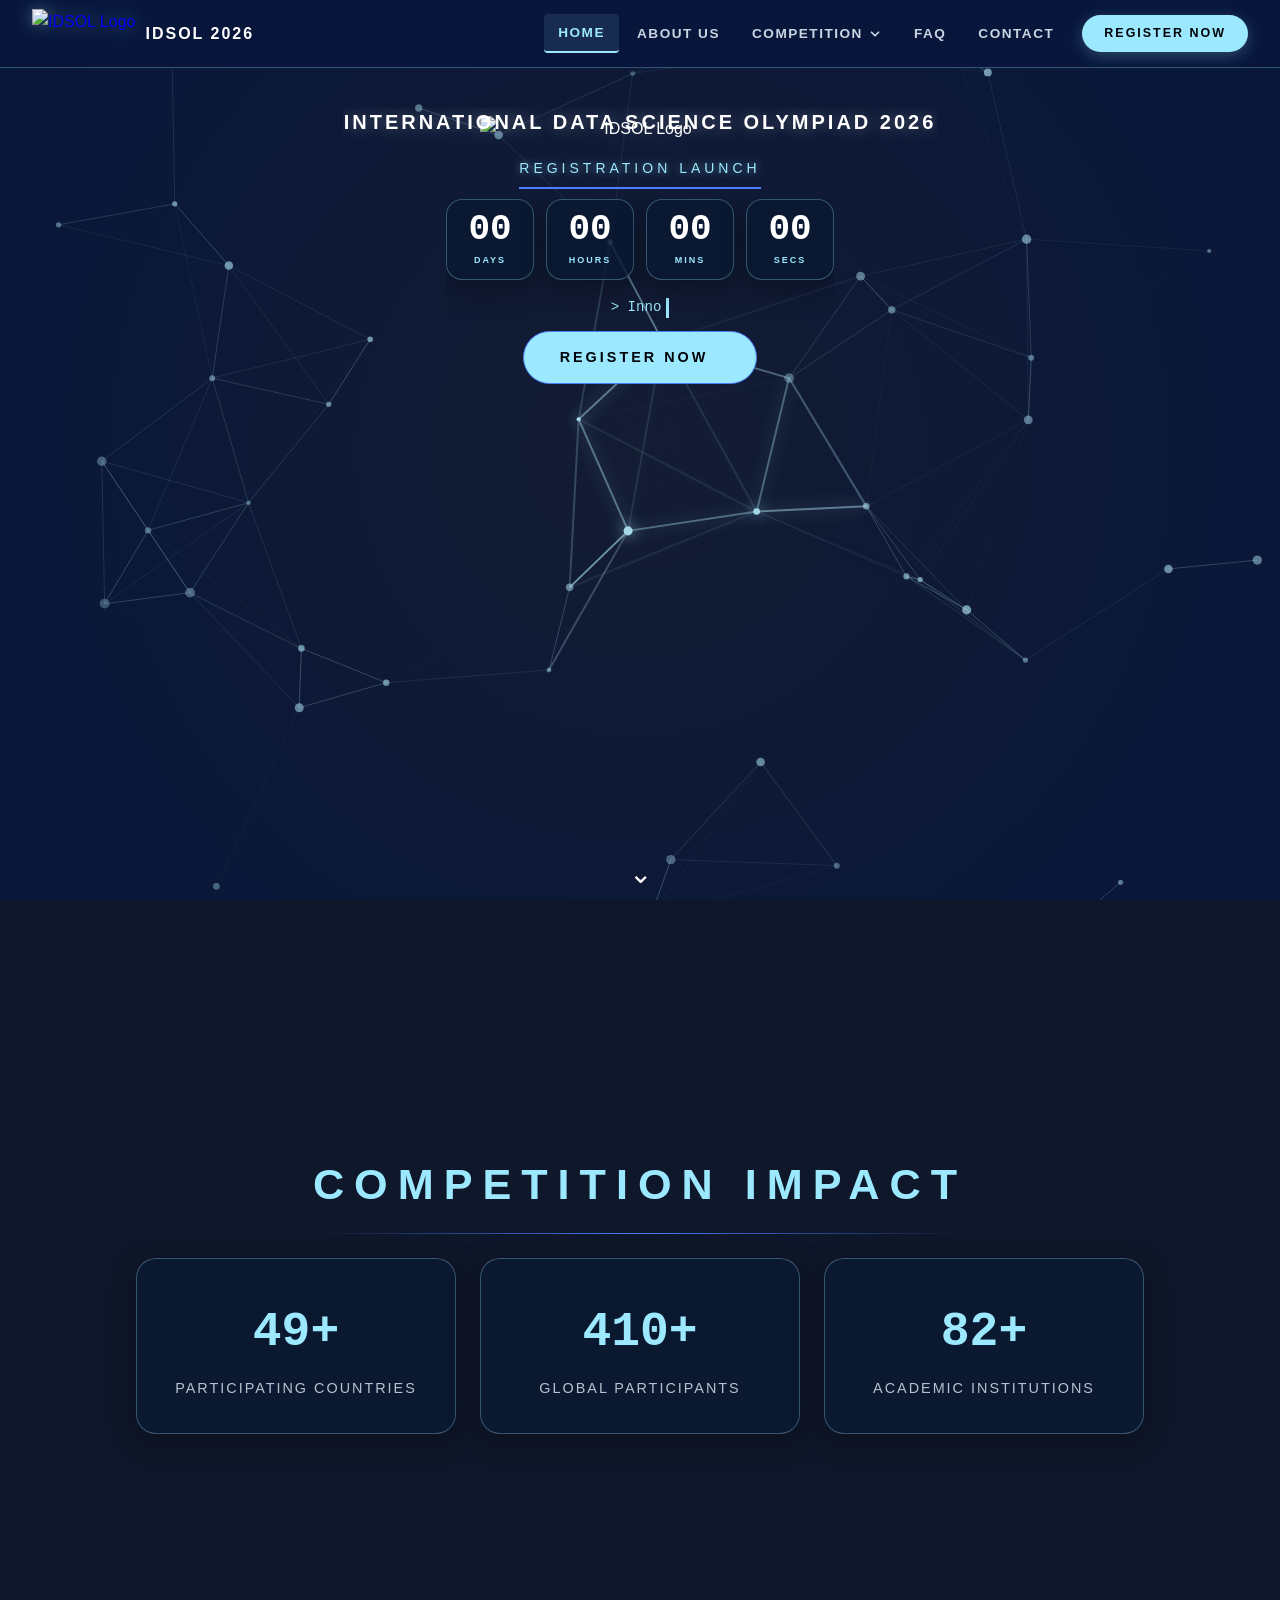
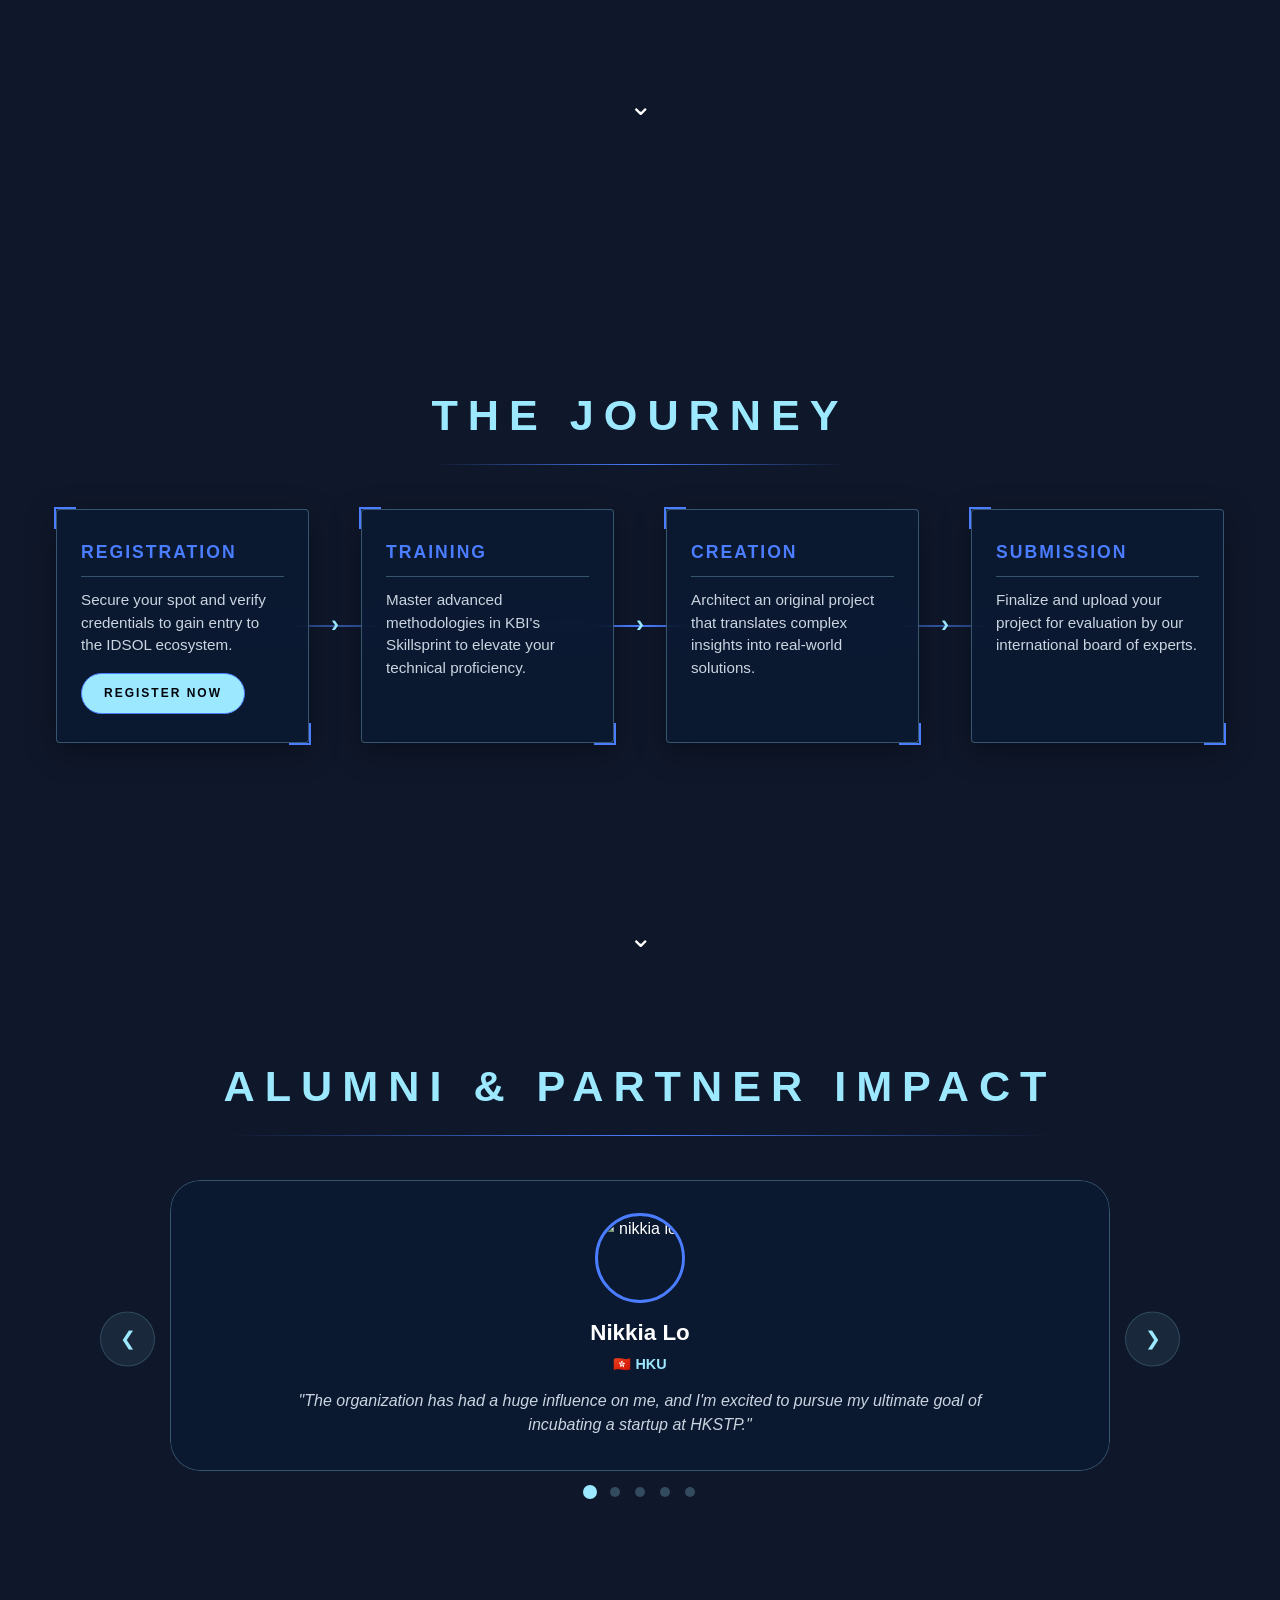
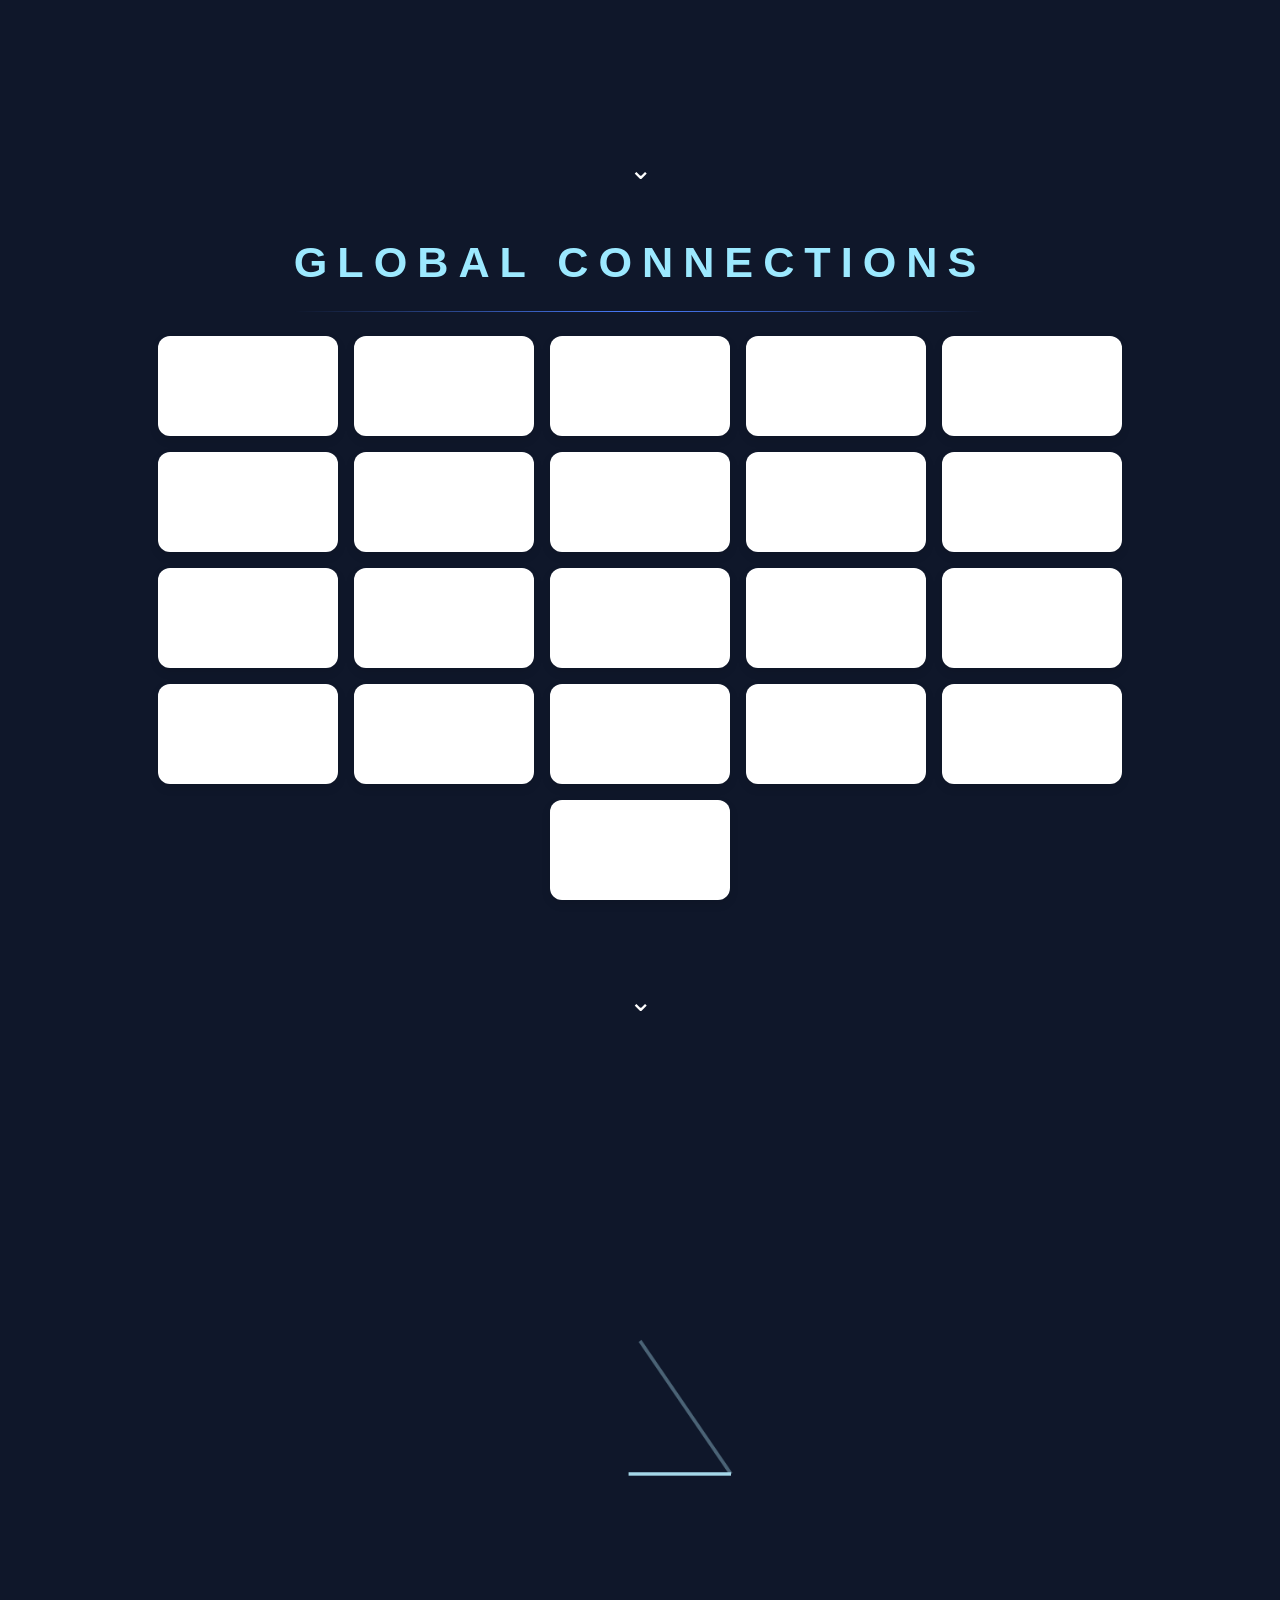
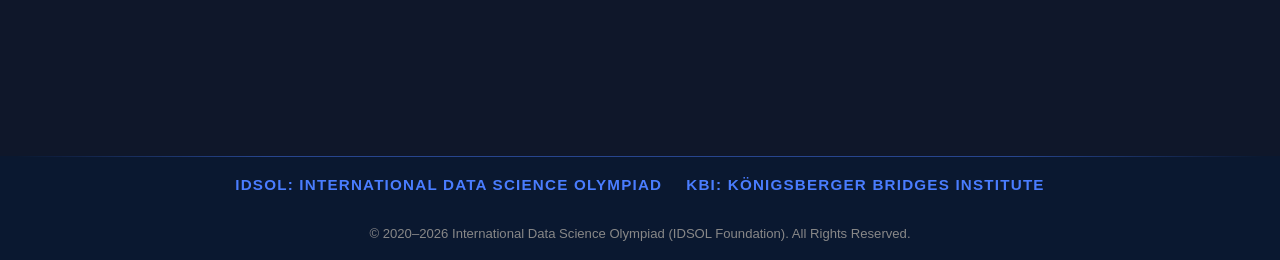
==== commit 8b7d7d8d: "Change date, awards, button" ====
--- a/index.html
+++ b/index.html
@@ -87,10 +87,11 @@
         .reveal-hero { opacity: 0; clip-path: inset(100% 0 0 0); transform: translateY(20px); animation: curtainReveal 1.4s cubic-bezier(0.19,1,0.22,1) forwards; }
         .reveal-header { opacity: 0; transform: translateY(20px); animation: fadeIn 1s ease forwards; animation-delay: 0.6s; }
         .reveal-delayed { opacity: 0; clip-path: inset(100% 0 0 0); transform: translateY(20px); animation: curtainReveal 1.4s cubic-bezier(0.19,1,0.22,1) forwards; animation-delay: 1.1s; }
-        .reveal-register-btn { opacity: 0; transform: translateY(20px); animation: fadeIn 1s ease forwards; animation-delay: 2.6s; }
+        .reveal-register-btn { opacity: 0; animation: fadeInOpacity 1s ease forwards; animation-delay: 2.6s; }
 
         @keyframes curtainReveal { 0% { opacity:0; clip-path:inset(100% 0 0 0); transform:translateY(20px); } 100% { opacity:1; clip-path:inset(0% 0 0 0); transform:translateY(0); } }
         @keyframes fadeIn { to { opacity:1; transform:translateY(0); } }
+        @keyframes fadeInOpacity { to { opacity: 1; } }
         @keyframes blink { 0%, 100% { opacity:1; } 50% { opacity:0; } }
 
         .hero-brand { display: flex; flex-direction: column; align-items: center; }
@@ -384,6 +385,7 @@
             background: var(--node-bright); color: var(--bg-darker); border: 1px solid var(--node-blue);
         }
         .cta-btn-hero:hover { transform: translateY(-3px); background: white; box-shadow: 0 15px 40px rgba(156,233,255,0.4); }
+        .cta-btn-hero.hero-register-btn:hover { transform: translateY(-3px); }
         .hero-register-btn { margin-top: 20px; }
         
         /* Upscaled CTA Branding Zone */
@@ -722,7 +724,7 @@
         <div class="brand-title">International Data Science Olympiad 2026</div>
     </div>
     <div class="reveal-header">
-        <div class="countdown-subheader">Competition Launch</div>
+        <div class="countdown-subheader">Registration Launch</div>
     </div>
     <div class="reveal-delayed">
         <div class="countdown-container">
@@ -888,7 +890,7 @@
 <script src="js/nav.js"></script>
 <script>
 /* Countdown */
-const target = new Date('2026-06-28T00:00:00');
+const target = new Date('2026-07-07T00:00:00');
 function updateCountdown() {
     const now = new Date();
     const diff = target - now;
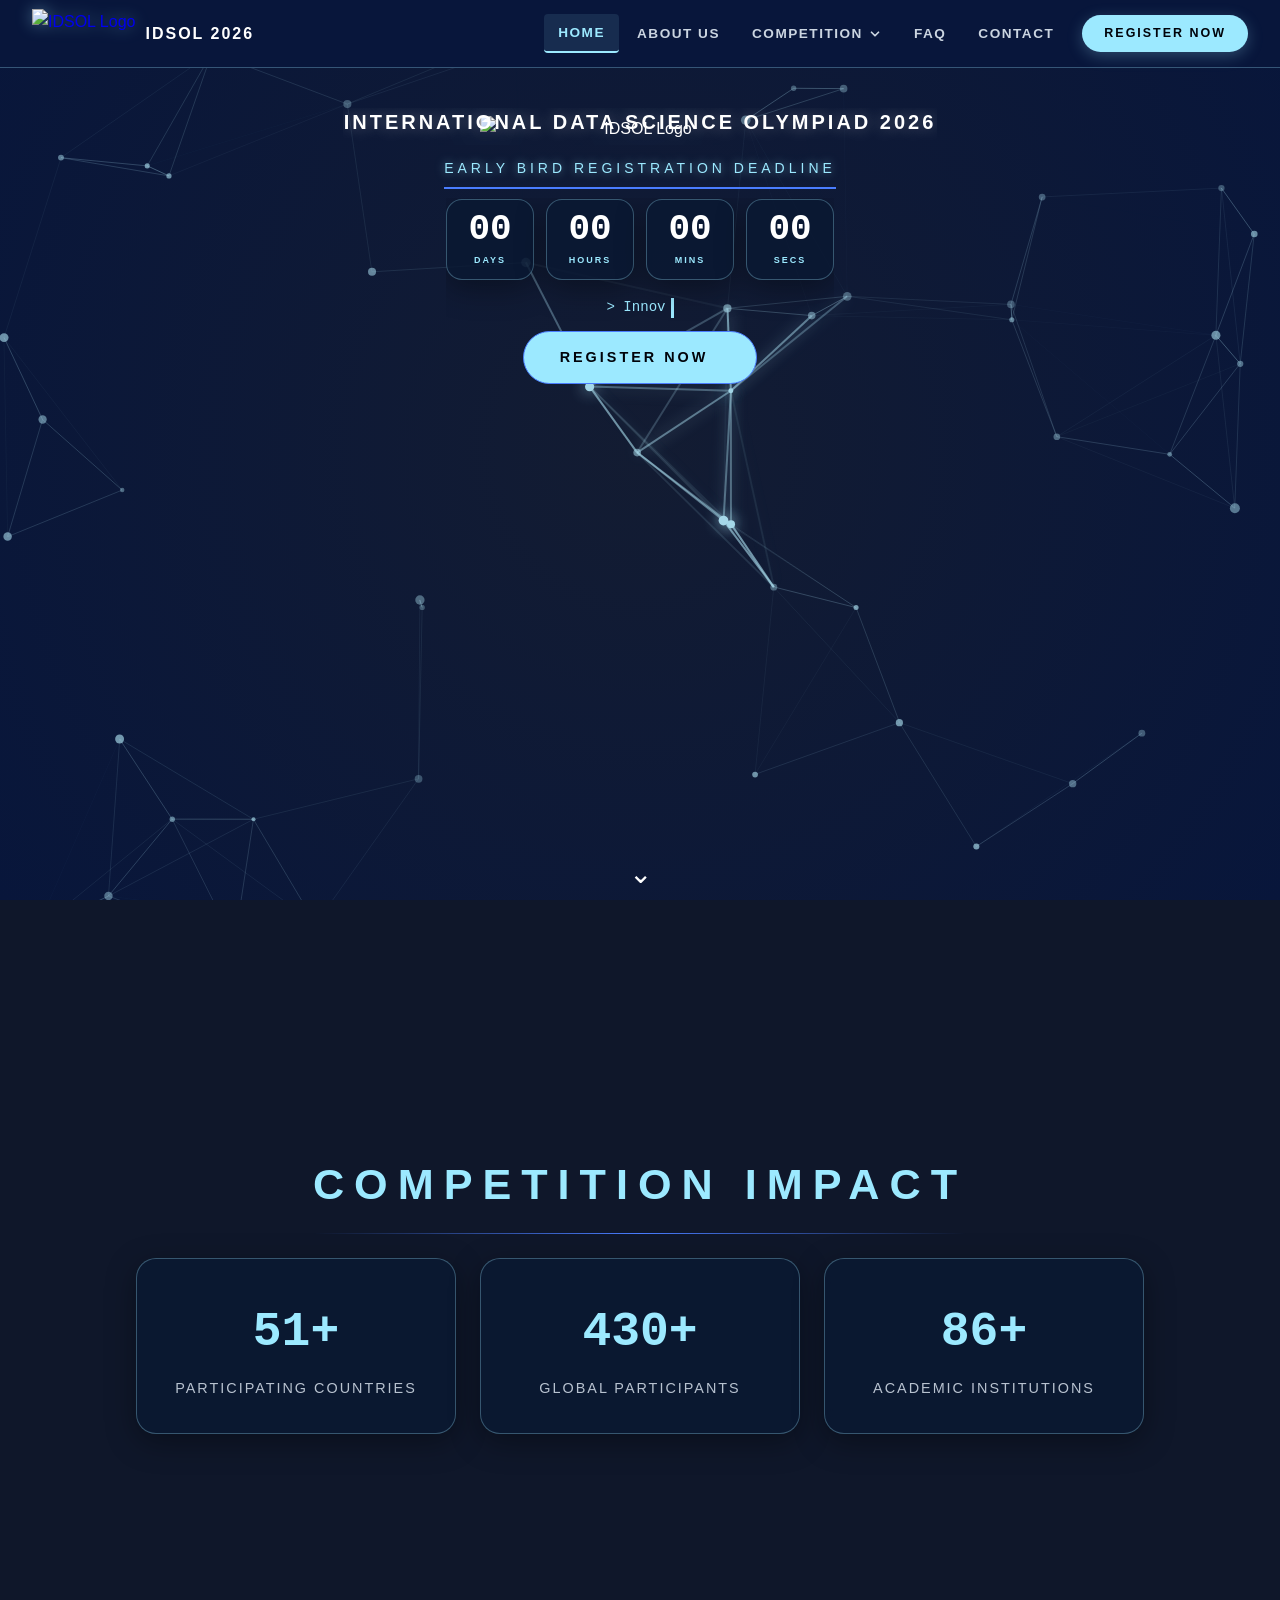
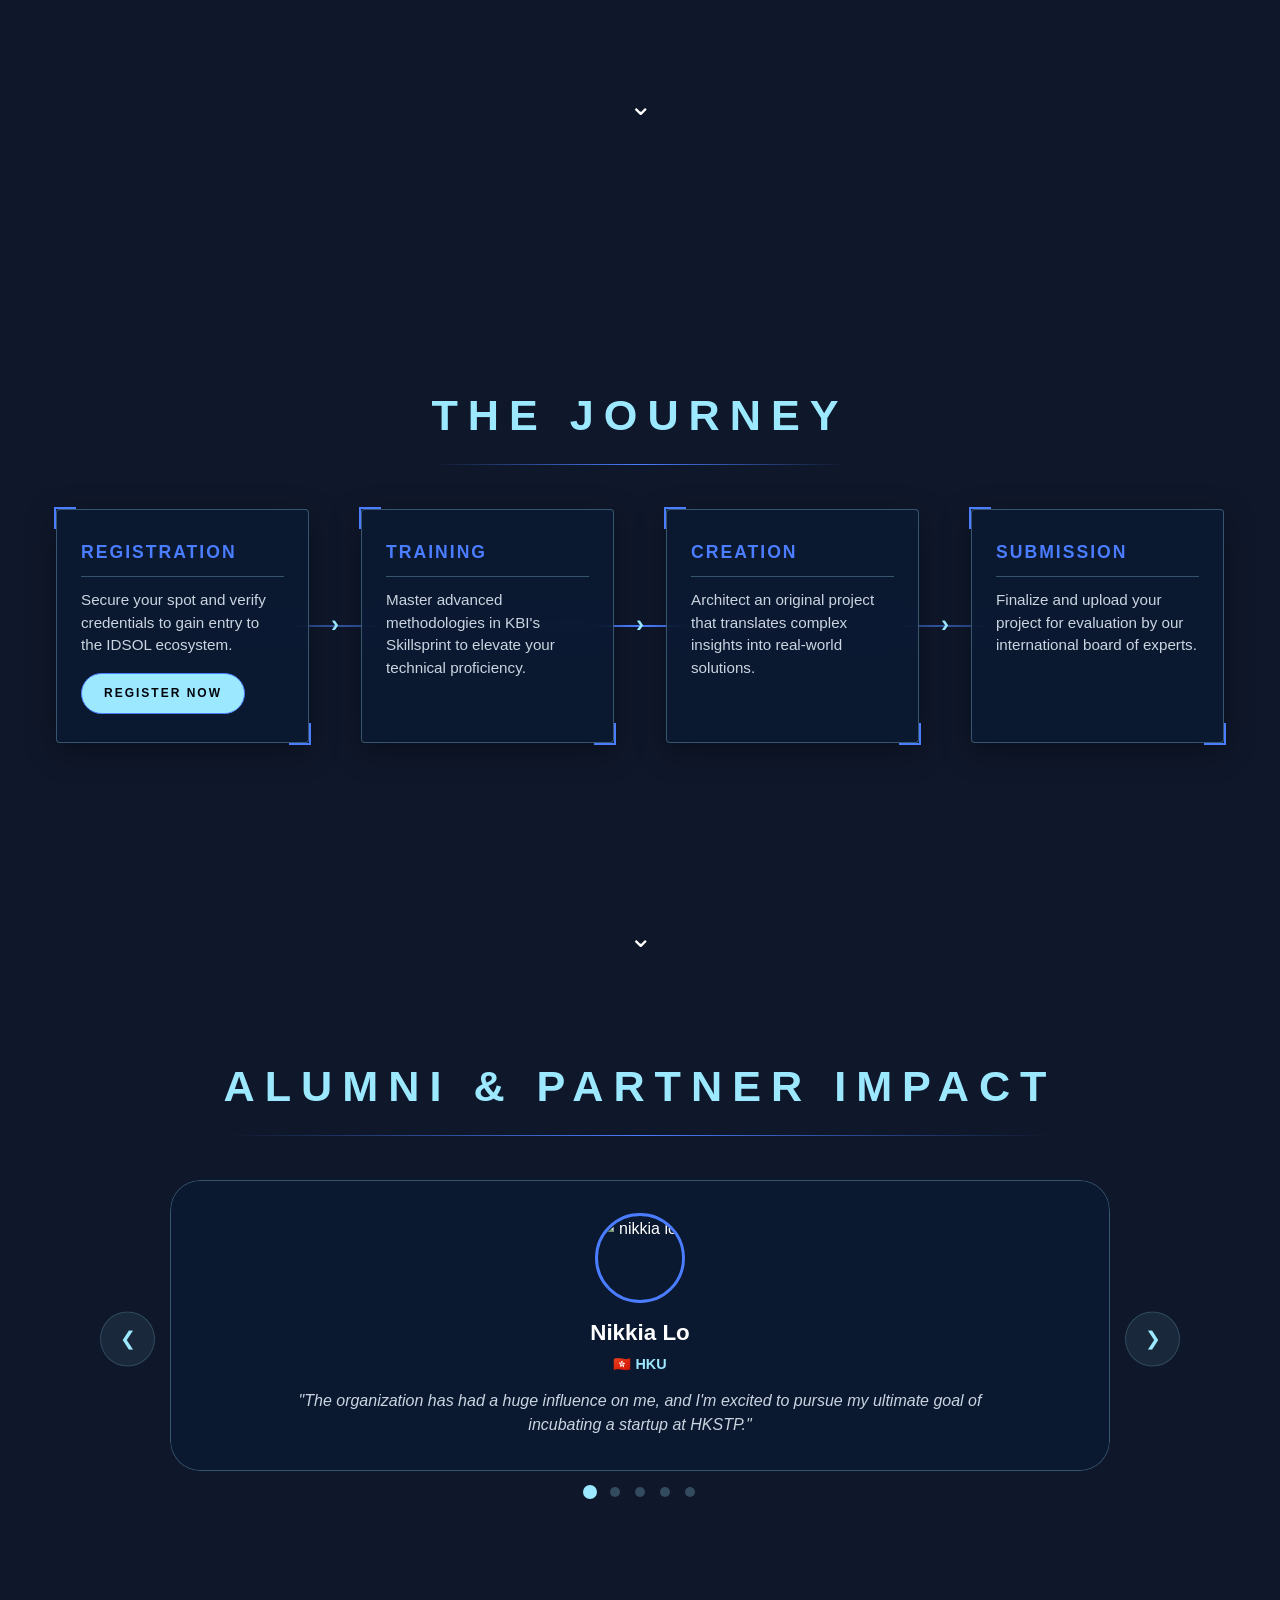
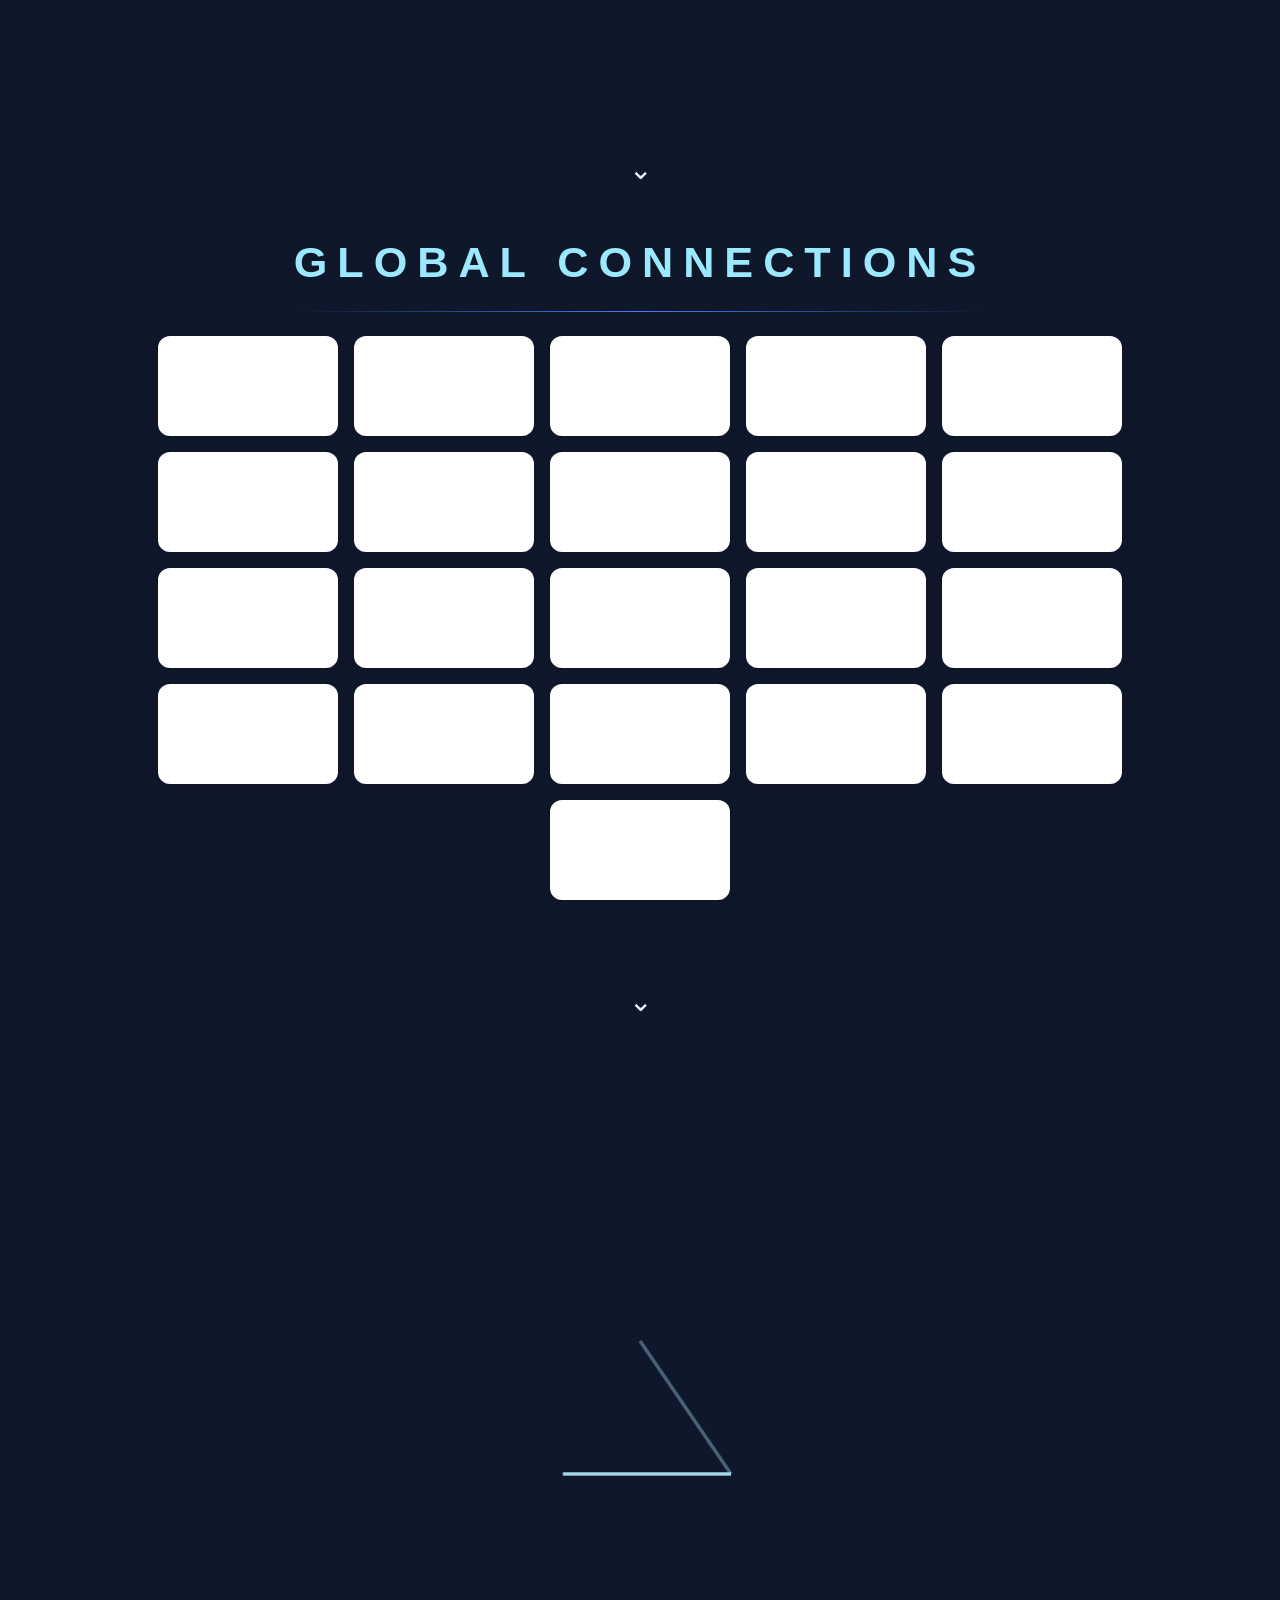
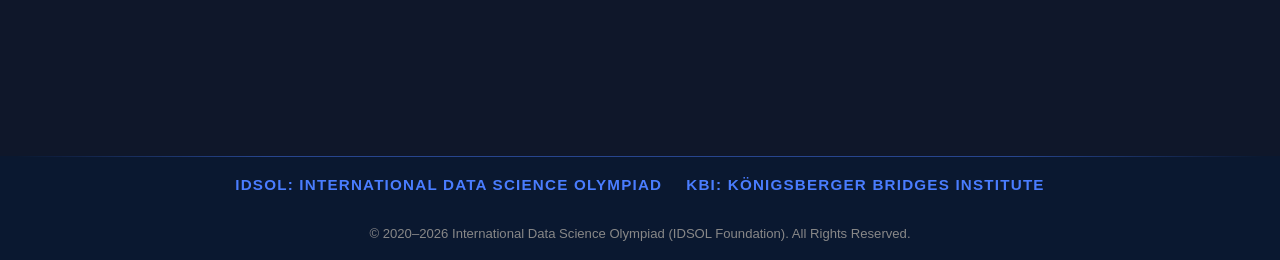
==== commit cb1b4cf4: "Add registration" ====
--- a/index.html
+++ b/index.html
@@ -724,7 +724,7 @@
         <div class="brand-title">International Data Science Olympiad 2026</div>
     </div>
     <div class="reveal-header">
-        <div class="countdown-subheader">Registration Launch</div>
+        <div class="countdown-subheader">Early Bird Registration Deadline</div>
     </div>
     <div class="reveal-delayed">
         <div class="countdown-container">
@@ -890,7 +890,7 @@
 <script src="js/nav.js"></script>
 <script>
 /* Countdown */
-const target = new Date('2026-07-07T00:00:00');
+const target = new Date('2026-07-21T00:00:00');
 function updateCountdown() {
     const now = new Date();
     const diff = target - now;
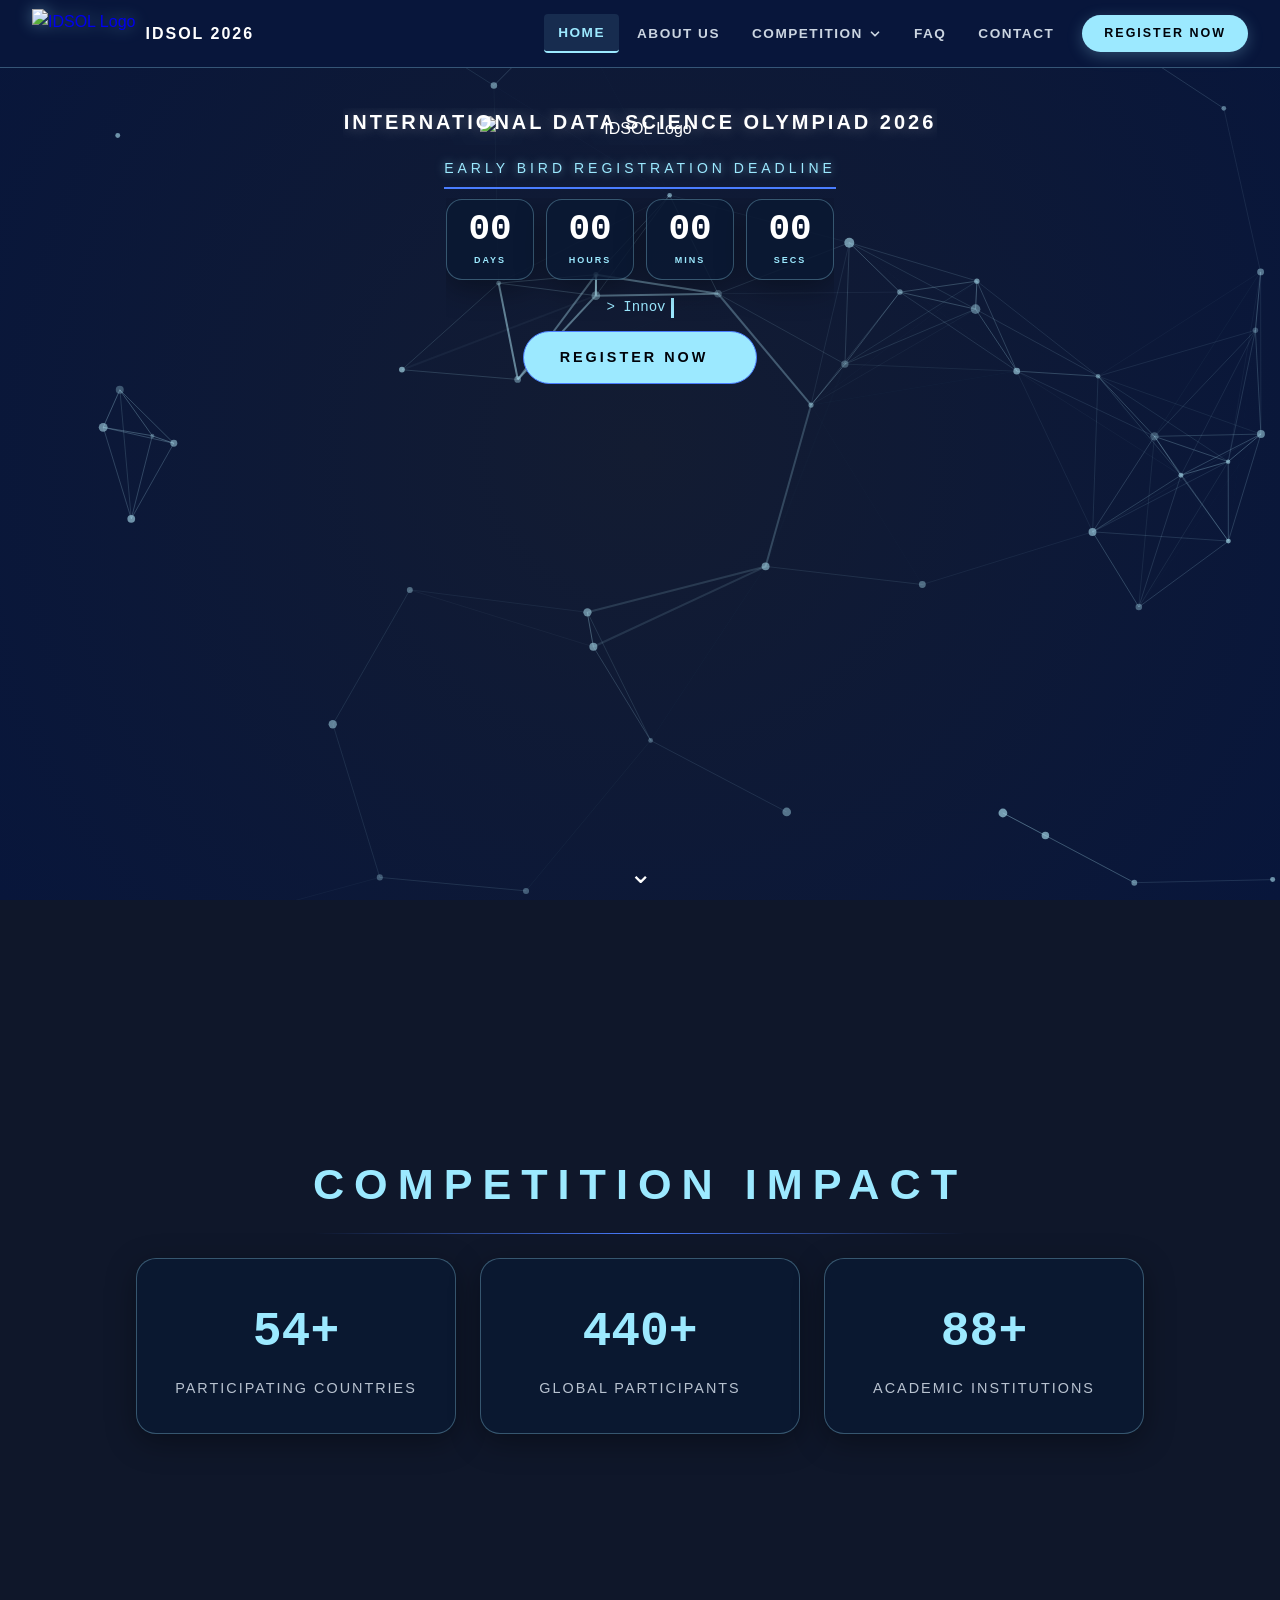
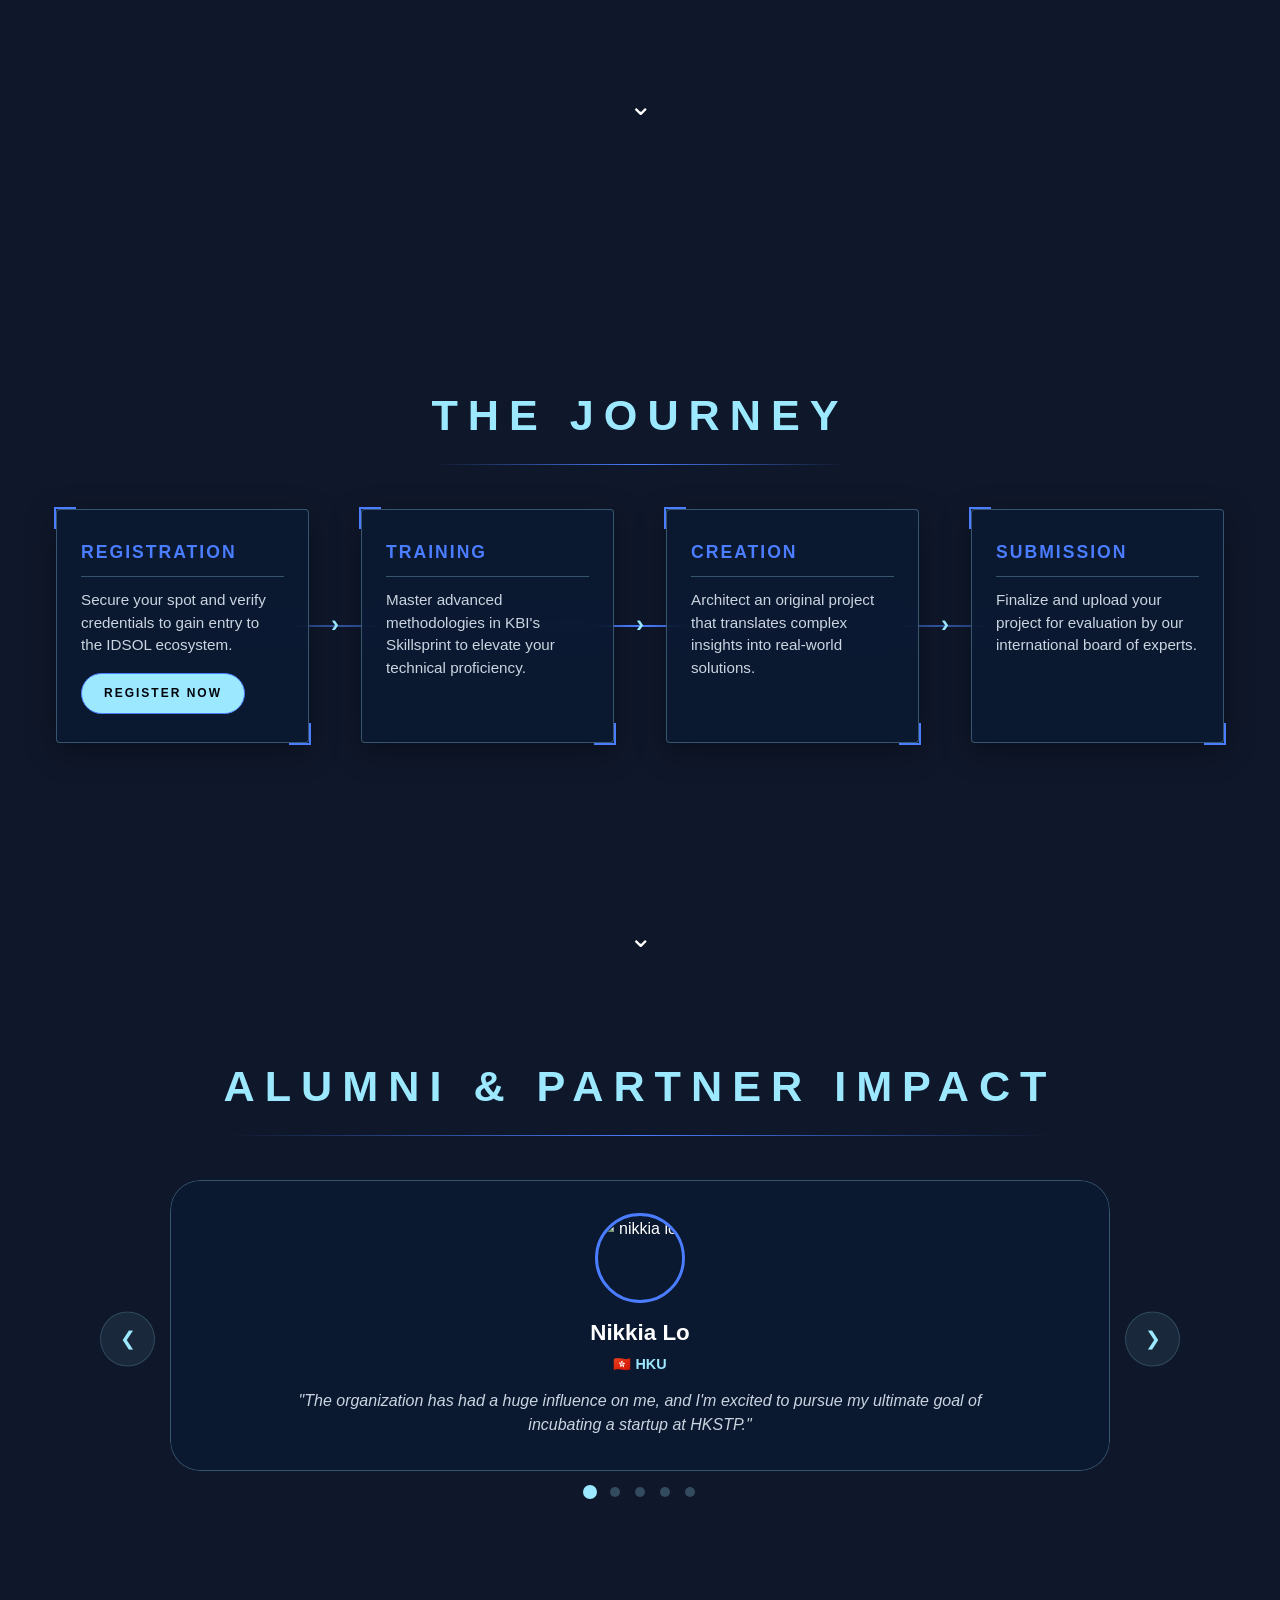
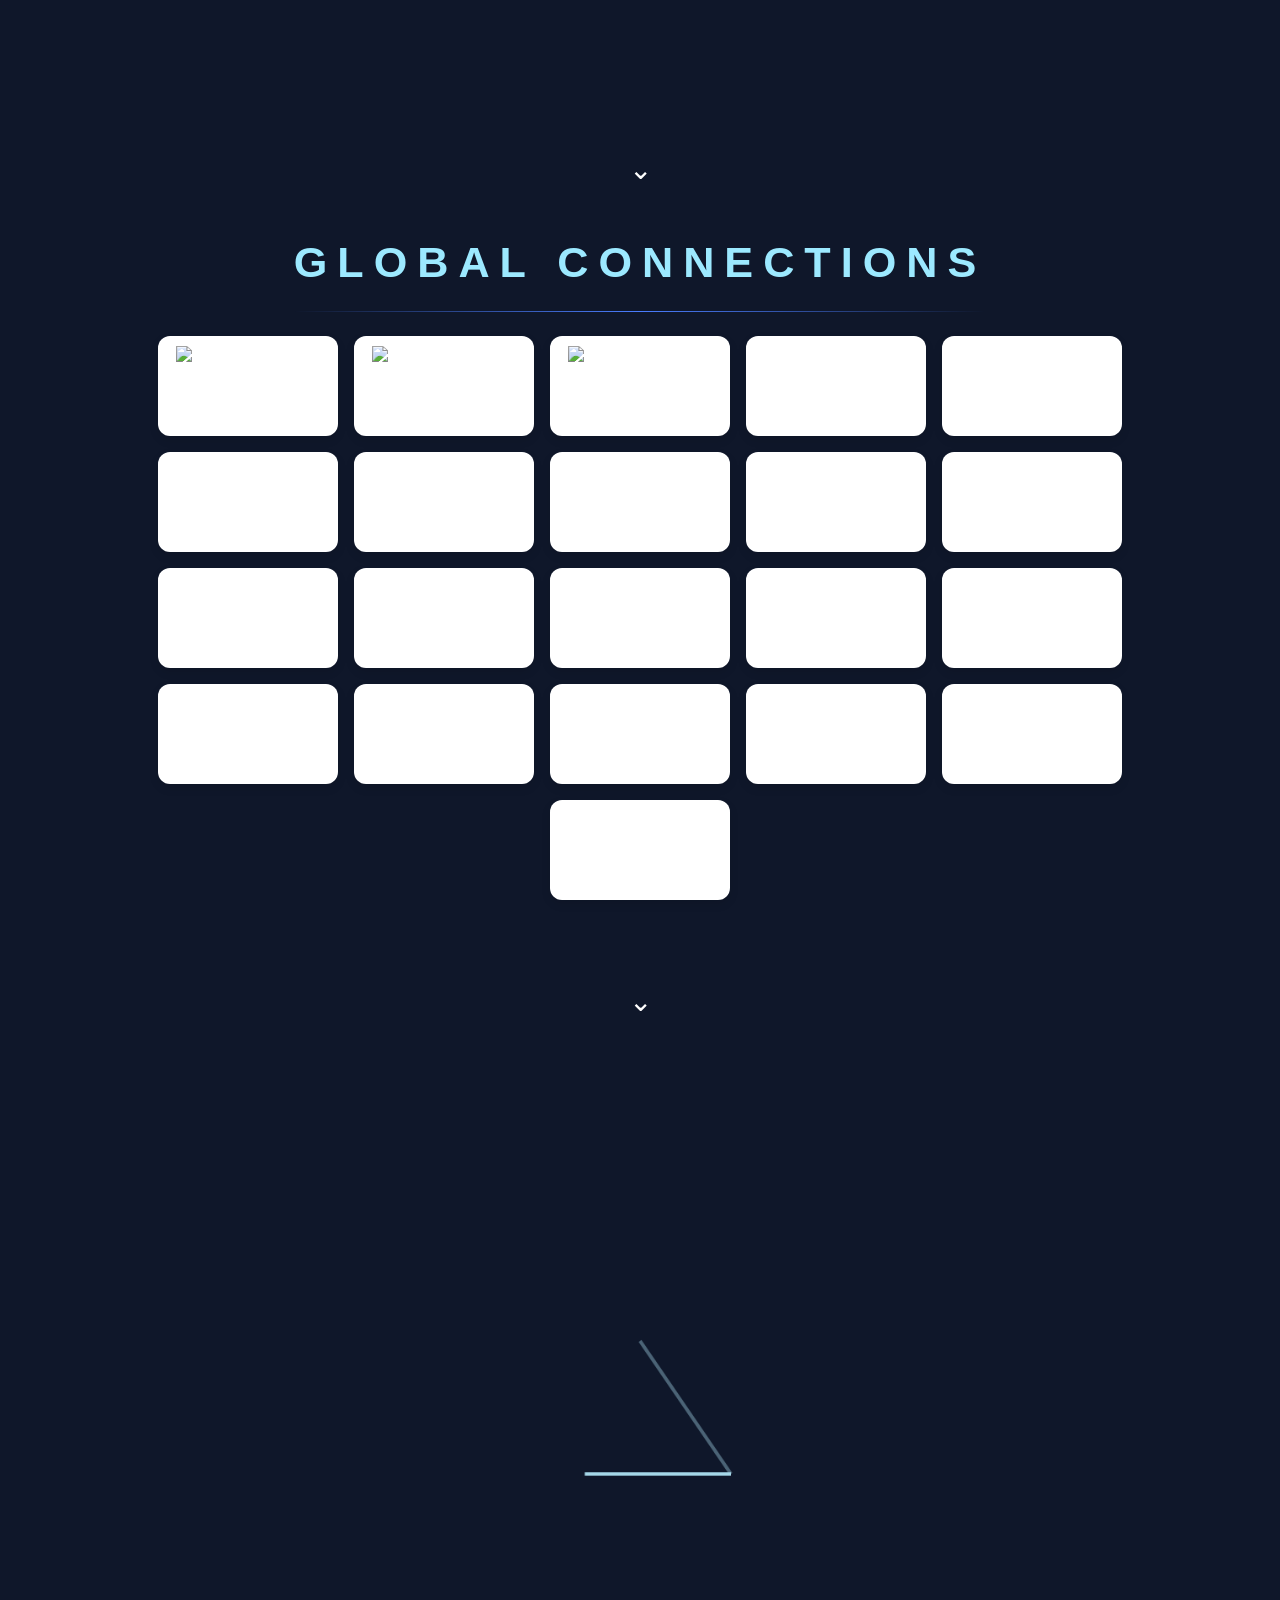
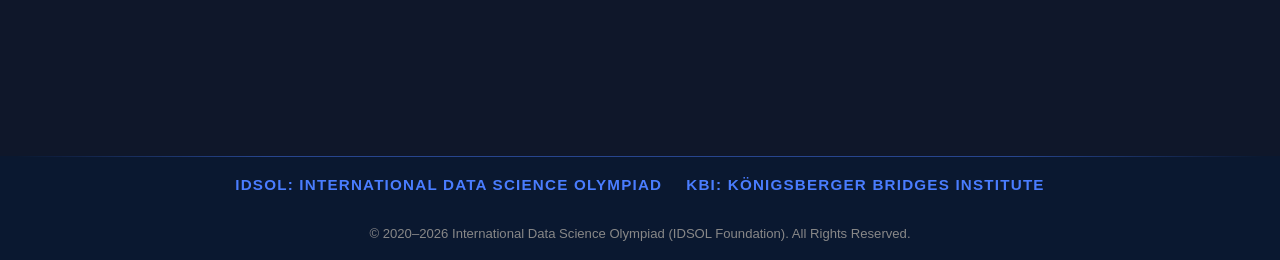
==== commit 0260966b: "Early bird deadline change" ====
--- a/index.html
+++ b/index.html
@@ -890,7 +890,7 @@
 <script src="js/nav.js"></script>
 <script>
 /* Countdown */
-const target = new Date('2026-07-21T00:00:00');
+const target = new Date('2026-08-01T00:00:00');
 function updateCountdown() {
     const now = new Date();
     const diff = target - now;
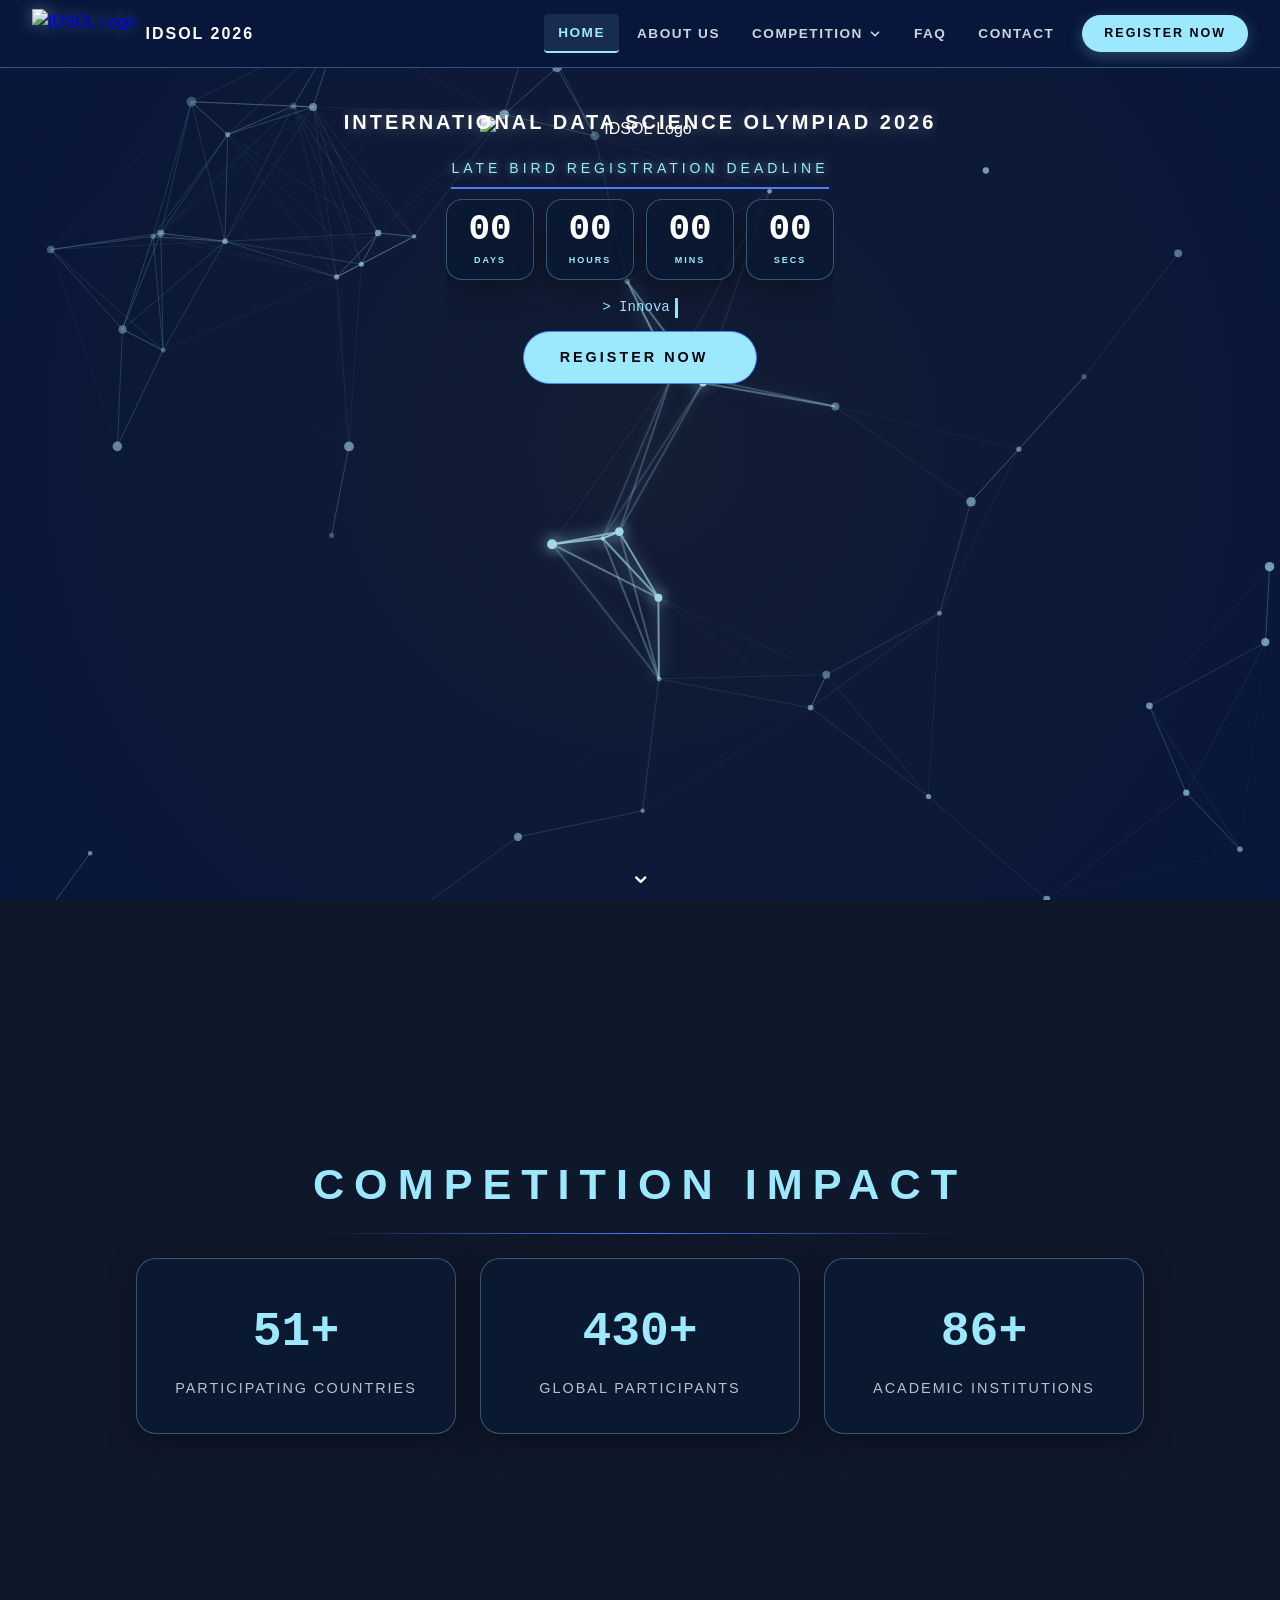
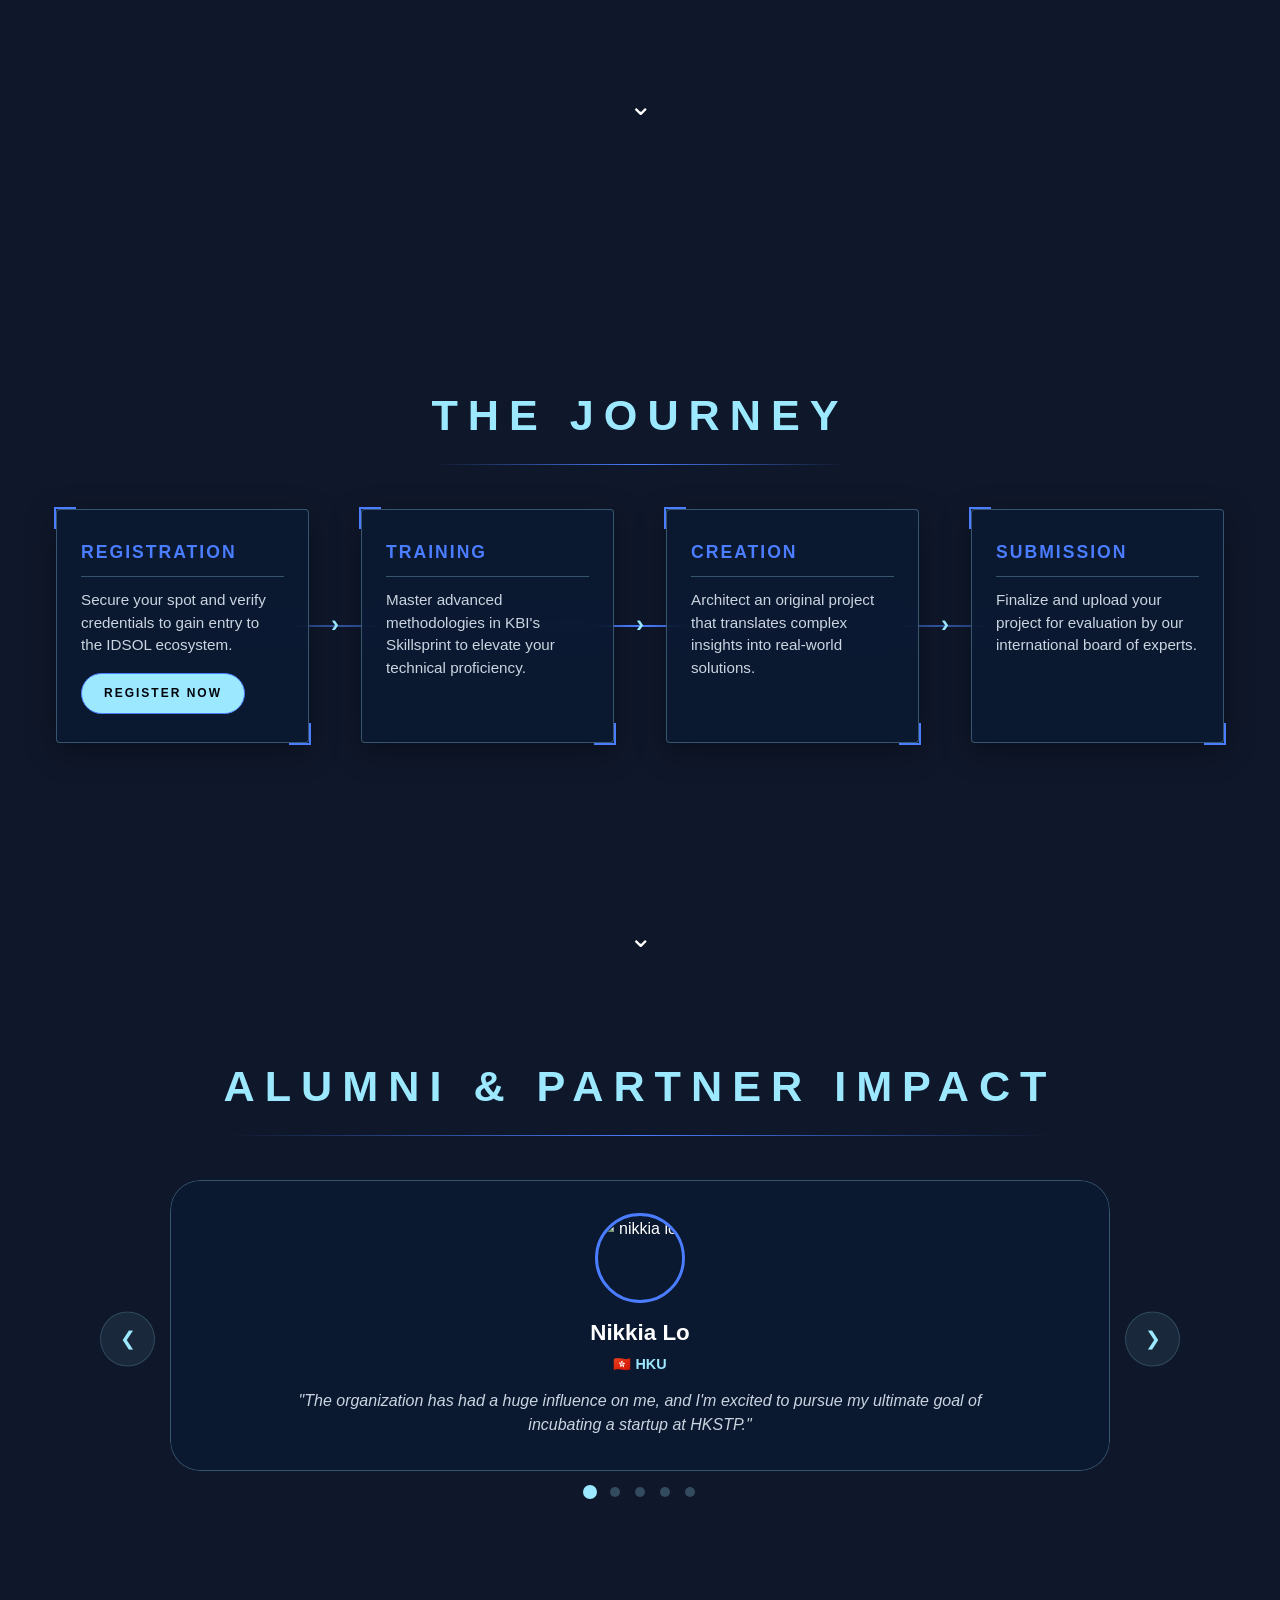
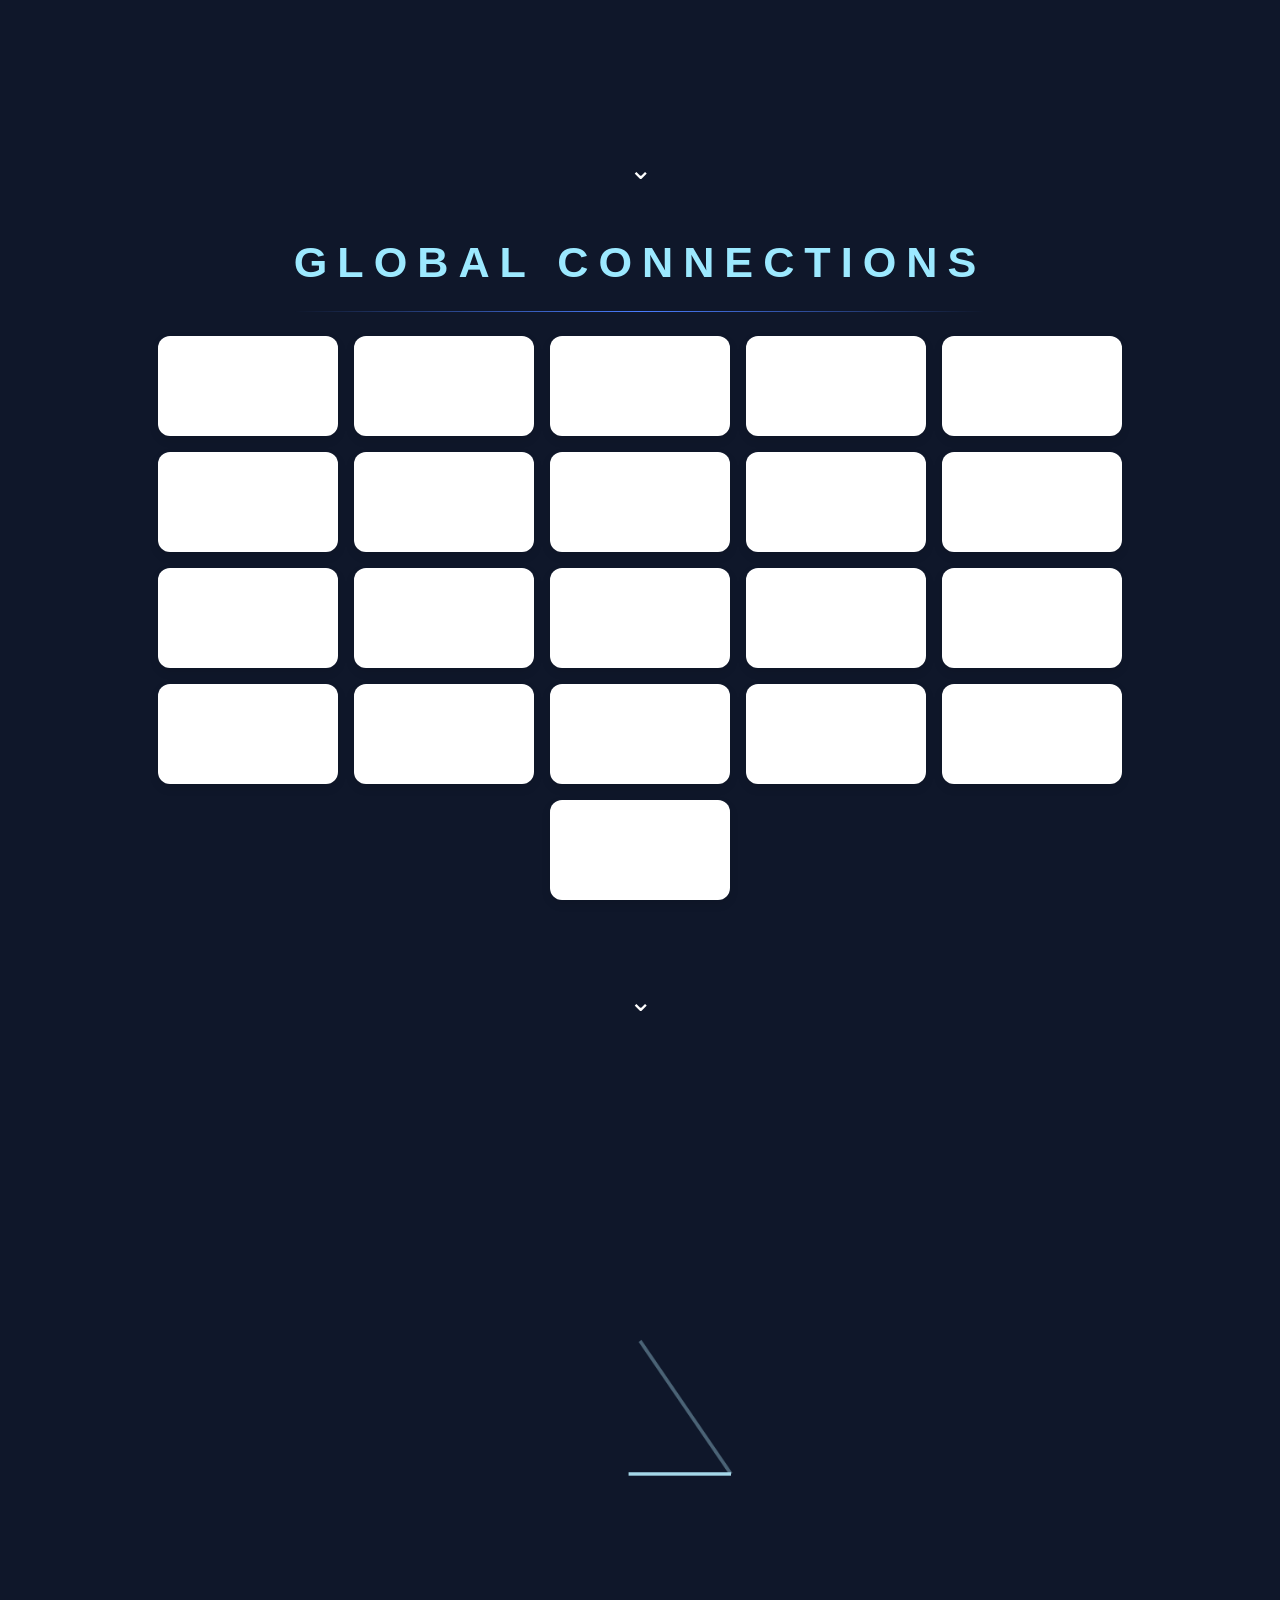
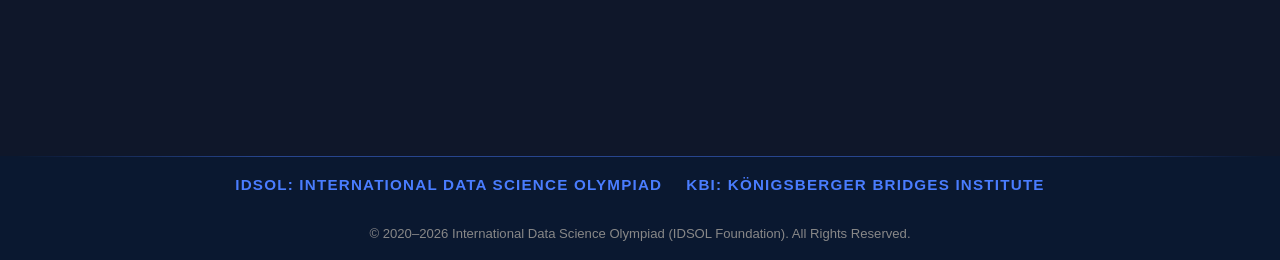
==== commit b5eb63df: "Countdown script" ====
--- a/index.html
+++ b/index.html
@@ -724,7 +724,7 @@
         <div class="brand-title">International Data Science Olympiad 2026</div>
     </div>
     <div class="reveal-header">
-        <div class="countdown-subheader">Early Bird Registration Deadline</div>
+        <div class="countdown-subheader">Registration Deadline</div>
     </div>
     <div class="reveal-delayed">
         <div class="countdown-container">
@@ -888,31 +888,8 @@
 <!-- Scripts -->
 <script src="js/bg-canvas-home.js"></script>
 <script src="js/nav.js"></script>
+<script src="js/countdown.js"></script>
 <script>
-/* Countdown */
-const target = new Date('2026-08-01T00:00:00');
-function updateCountdown() {
-    const now = new Date();
-    const diff = target - now;
-    if (diff <= 0) {
-        document.getElementById('days').textContent = '00';
-        document.getElementById('hours').textContent = '00';
-        document.getElementById('minutes').textContent = '00';
-        document.getElementById('seconds').textContent = '00';
-        return;
-    }
-    const d = Math.floor(diff / 86400000);
-    const h = Math.floor((diff % 86400000) / 3600000);
-    const m = Math.floor((diff % 3600000) / 60000);
-    const s = Math.floor((diff % 60000) / 1000);
-    document.getElementById('days').textContent = String(d).padStart(2, '0');
-    document.getElementById('hours').textContent = String(h).padStart(2, '0');
-    document.getElementById('minutes').textContent = String(m).padStart(2, '0');
-    document.getElementById('seconds').textContent = String(s).padStart(2, '0');
-}
-updateCountdown();
-setInterval(updateCountdown, 1000);
-
 /* Typed text */
 const lines = [
     'Innovating with Data Science...',
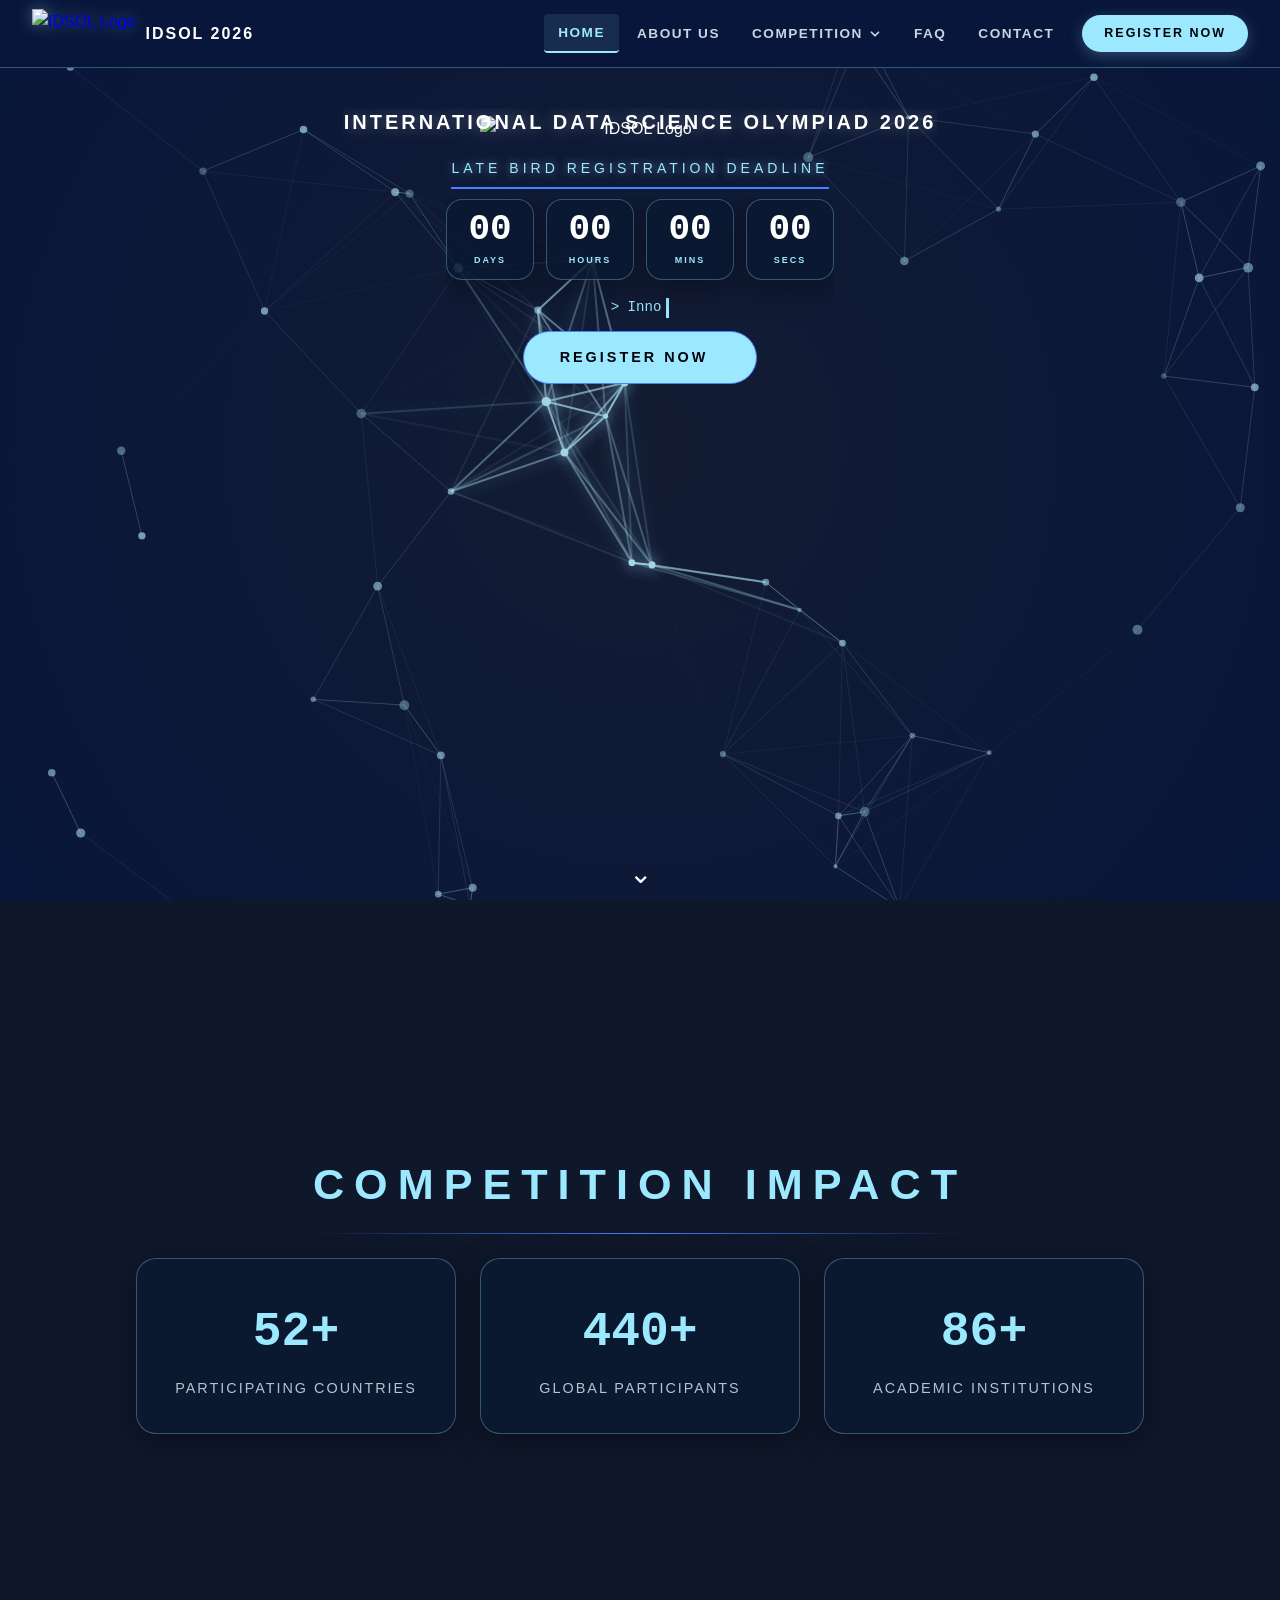
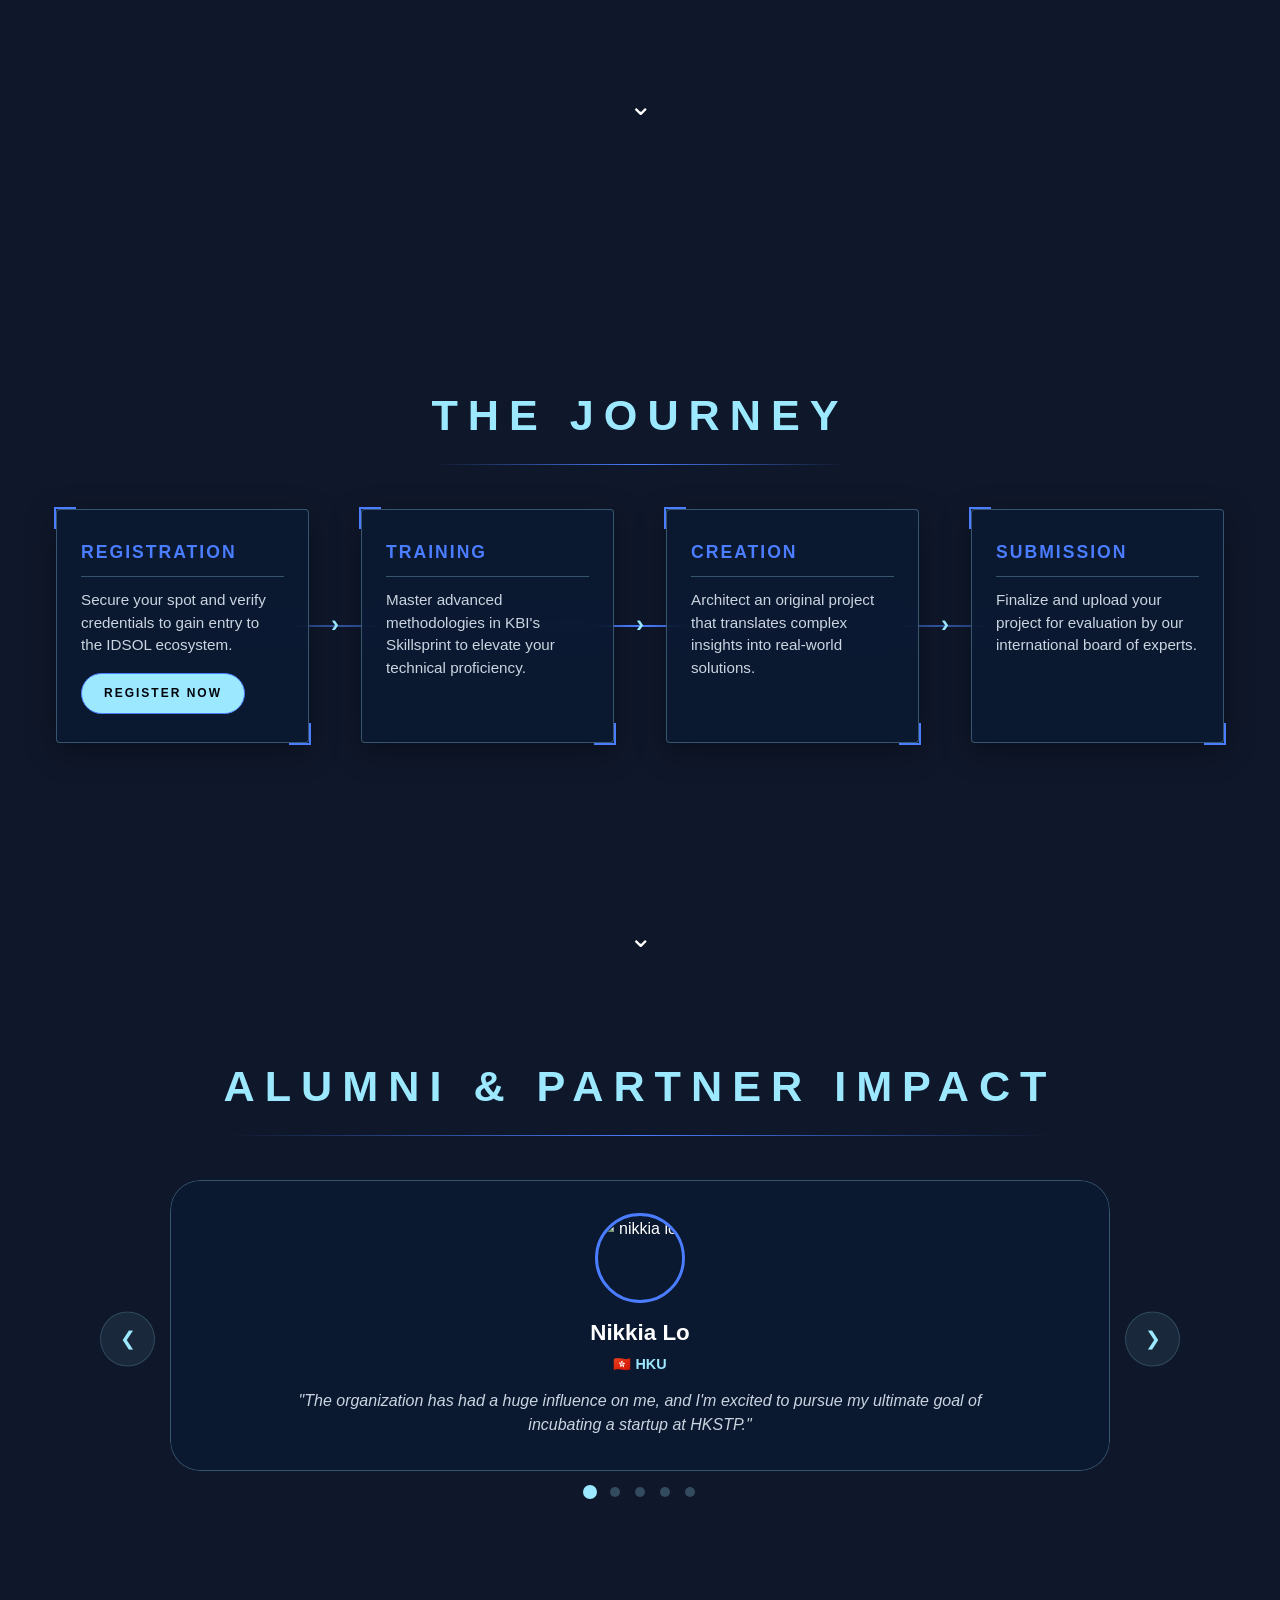
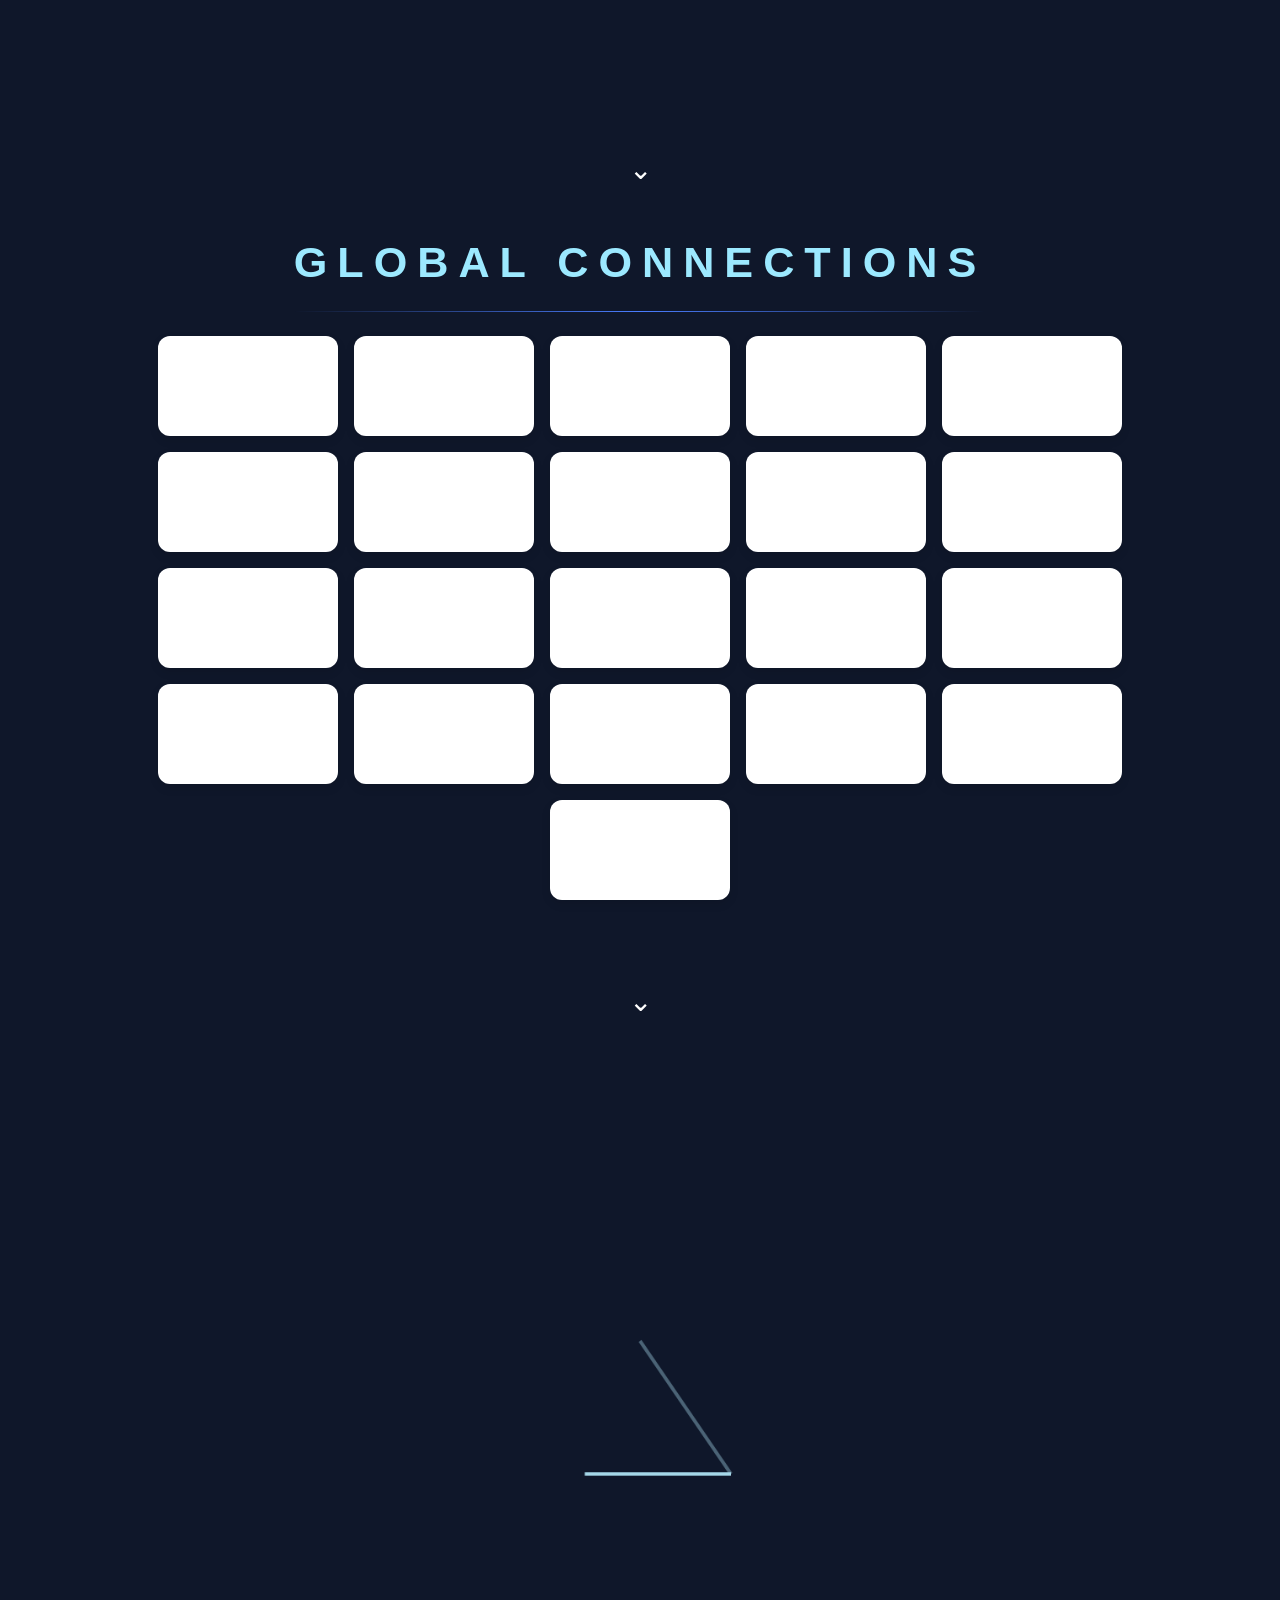
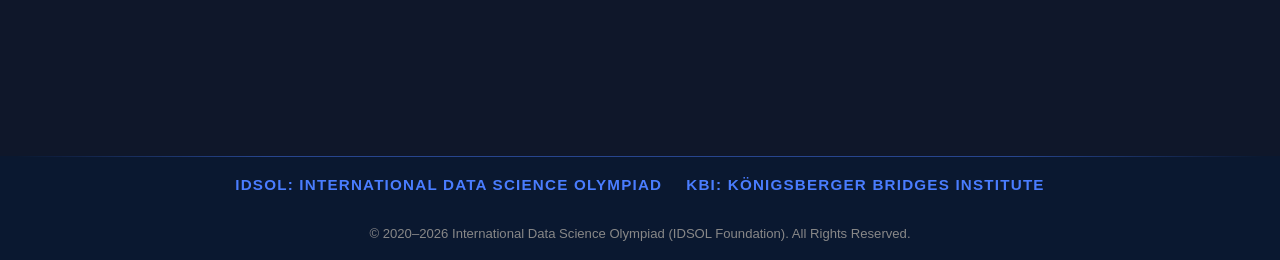
==== commit aa85cec2: "Updated countdown and text" ====
--- a/index.html
+++ b/index.html
@@ -888,6 +888,7 @@
 <!-- Scripts -->
 <script src="js/bg-canvas-home.js"></script>
 <script src="js/nav.js"></script>
+<script src="js/countdown-deadlines.js"></script>
 <script src="js/countdown.js"></script>
 <script>
 /* Typed text */
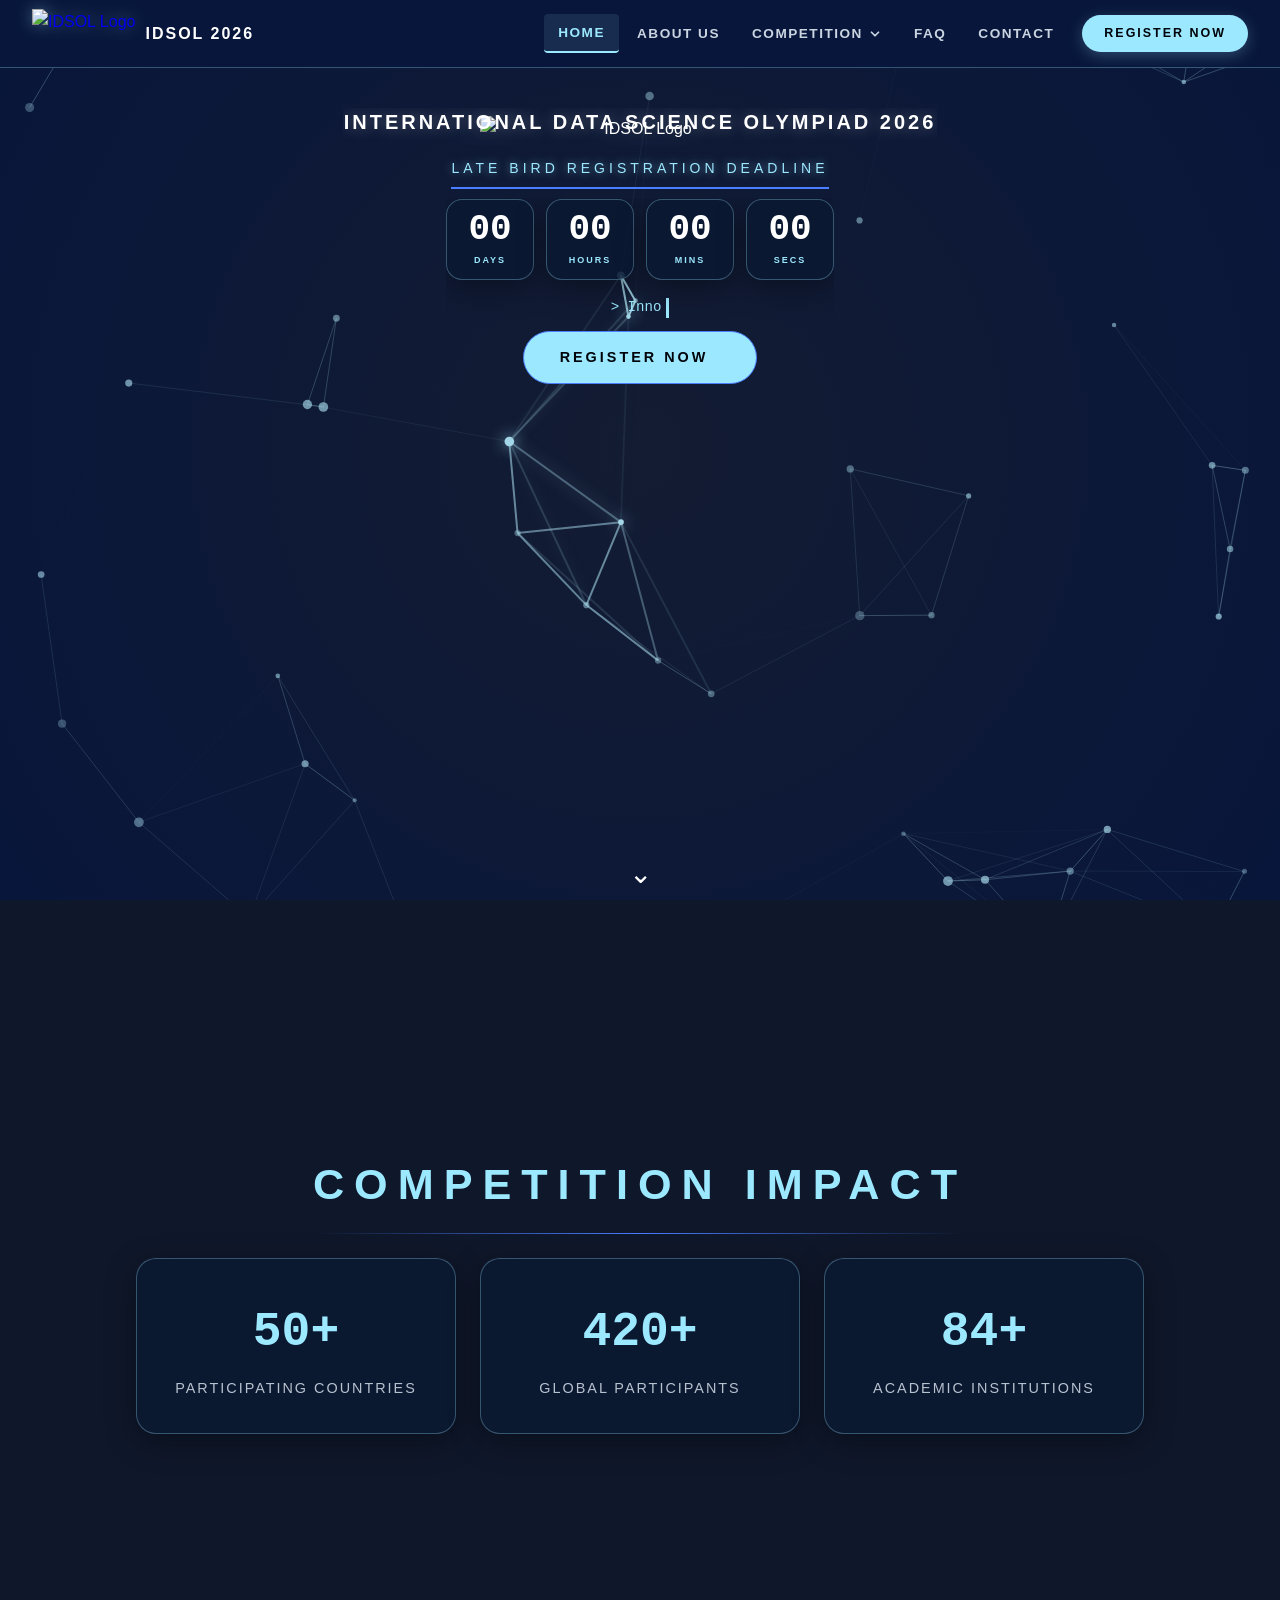
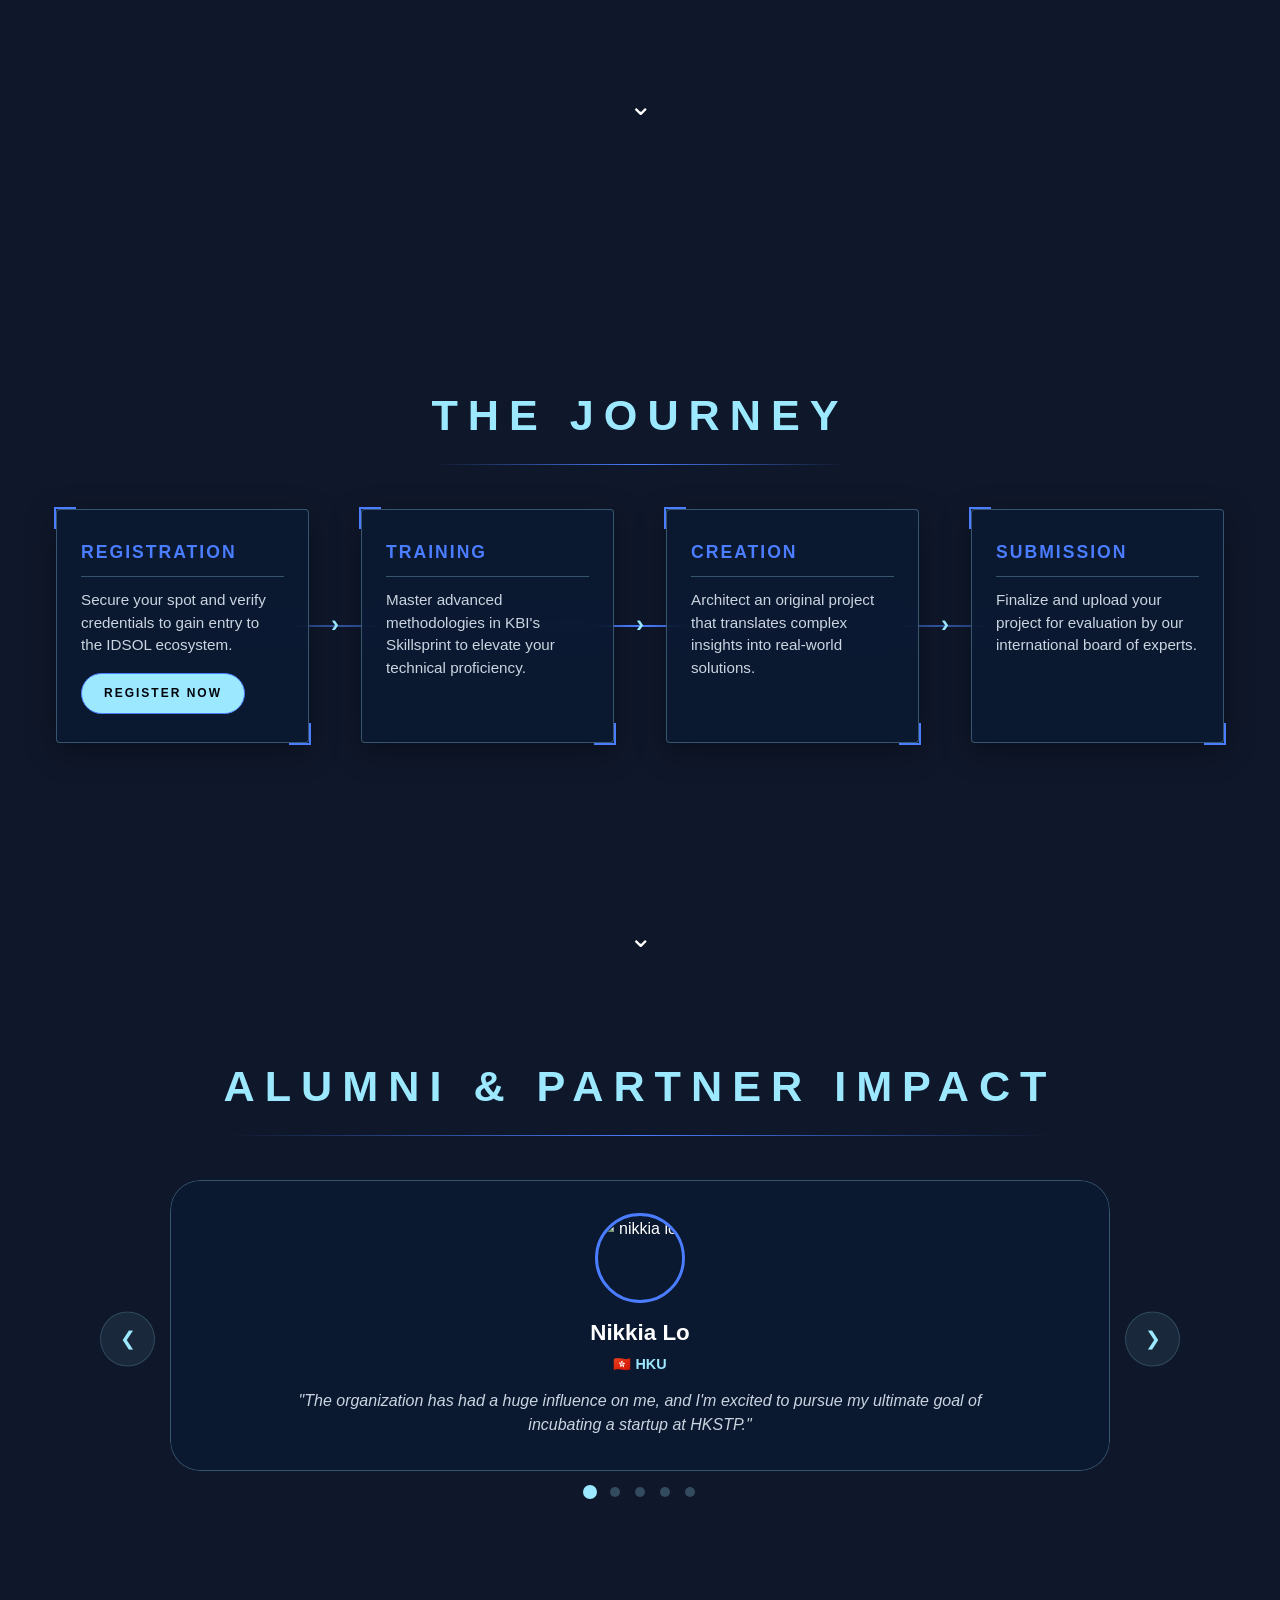
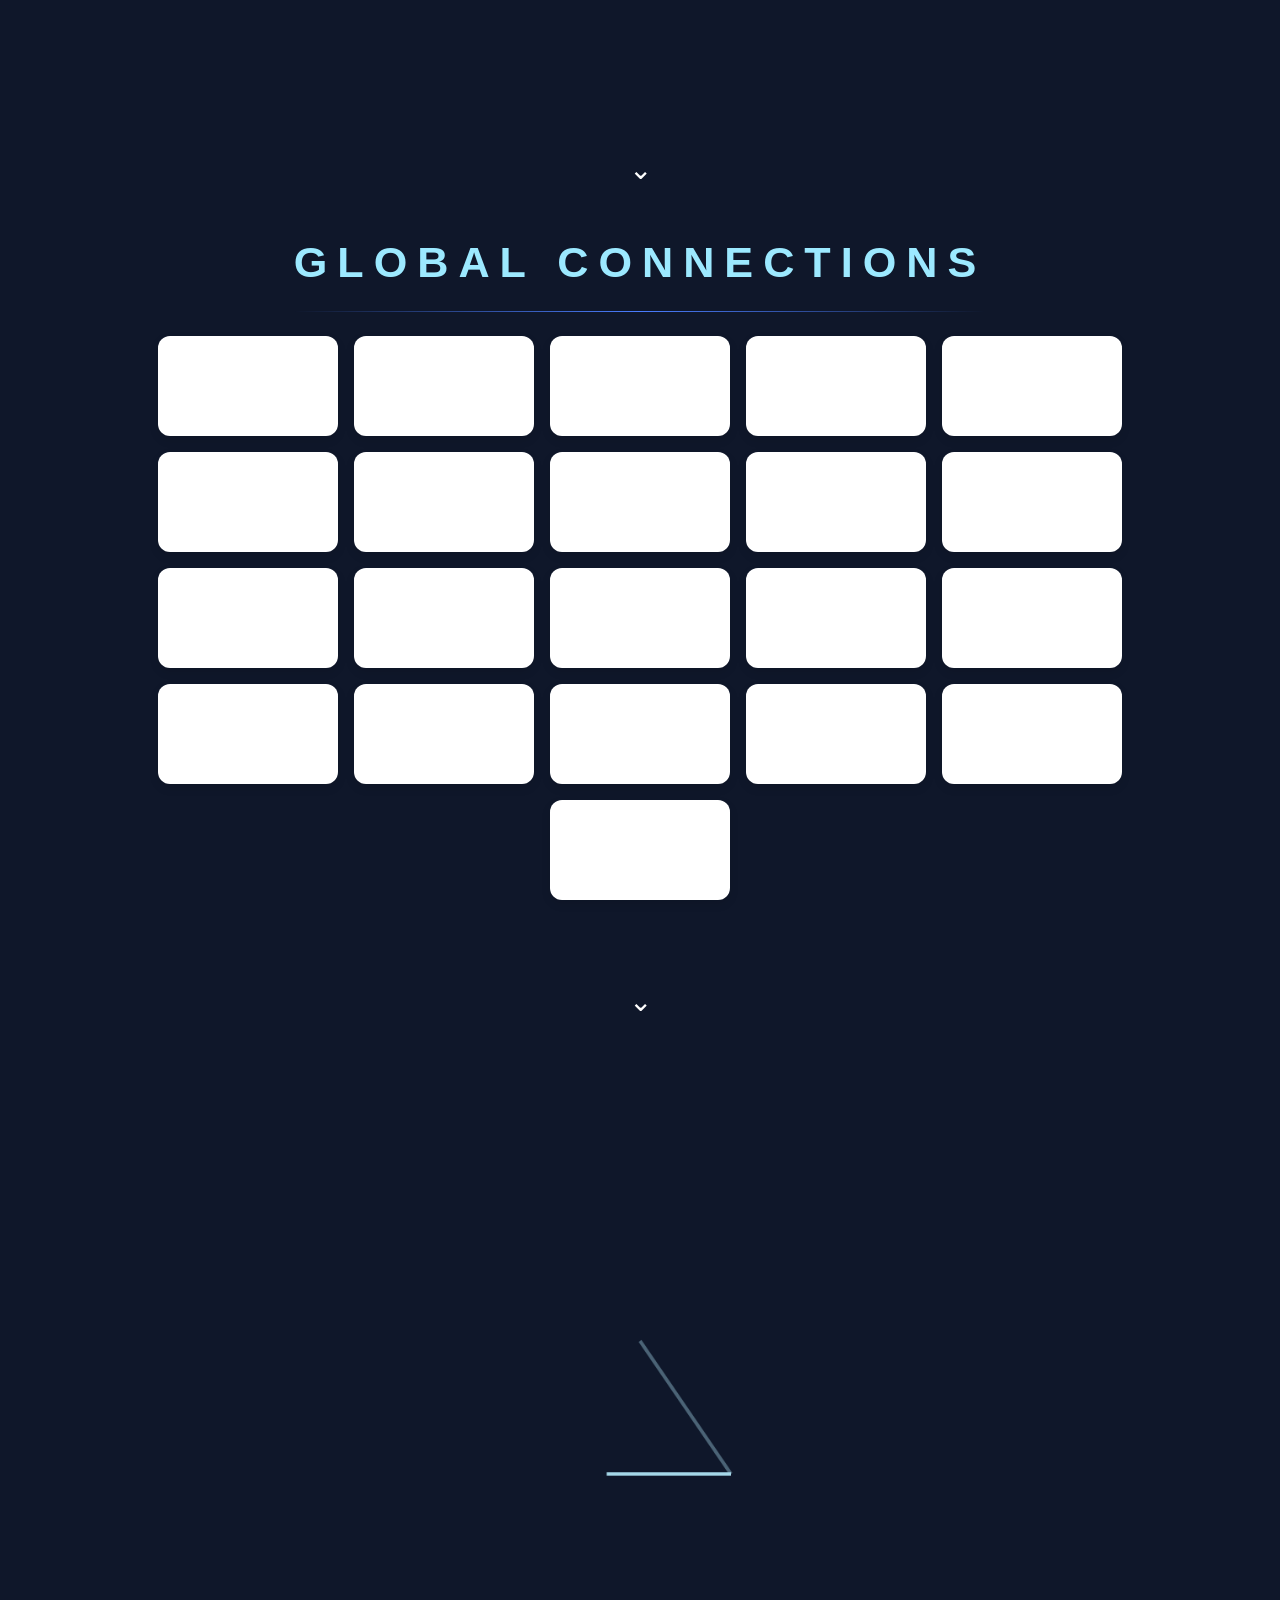
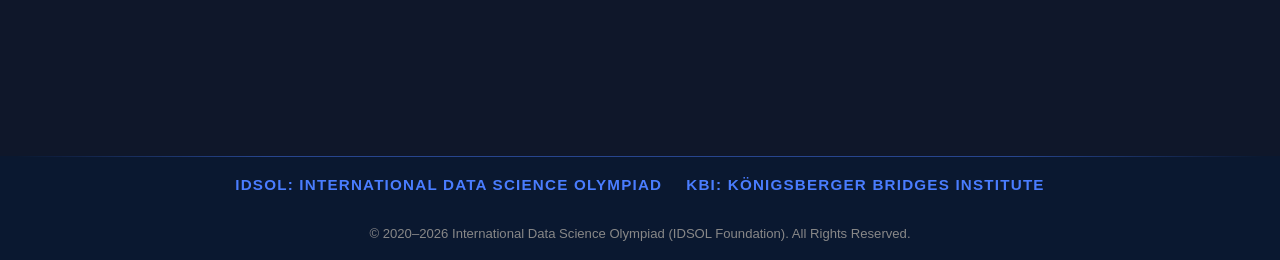
==== commit 423efbae: "Add robots/googlebot noindex,nofollow meta tags (UAT: prevent crawling) (2/3)" ====
--- a/index.html
+++ b/index.html
@@ -2,6 +2,8 @@
 <html lang="en">
 <head>
     <meta charset="UTF-8">
+    <meta name="robots" content="noindex,nofollow">
+    <meta name="googlebot" content="noindex,nofollow">
     <meta name="viewport" content="width=device-width, initial-scale=1.0">
     <link rel="icon" type="image/png" href="https://cdn.kb.institute/eto-2026/IDSOL/Logo/Square_Dark_Background_2026_500.png">
     <title>Home | IDSOL 2026</title>
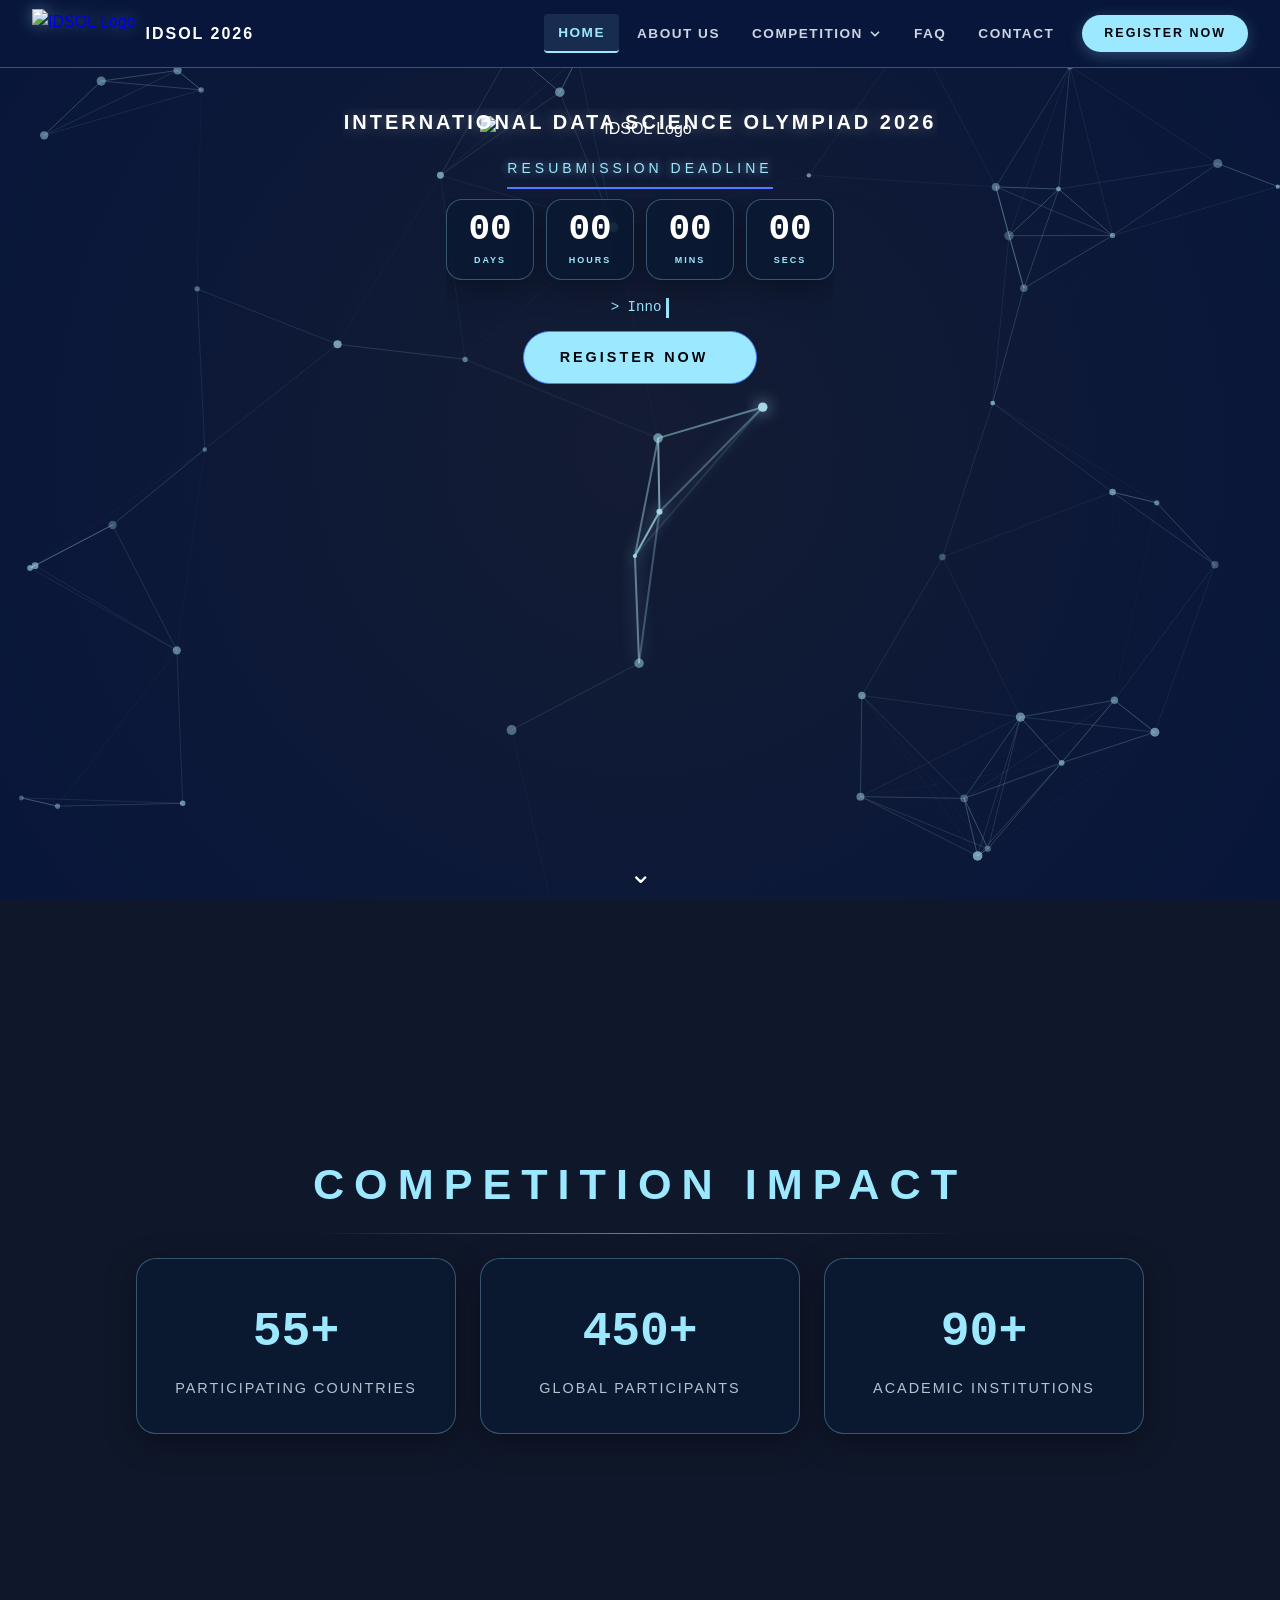
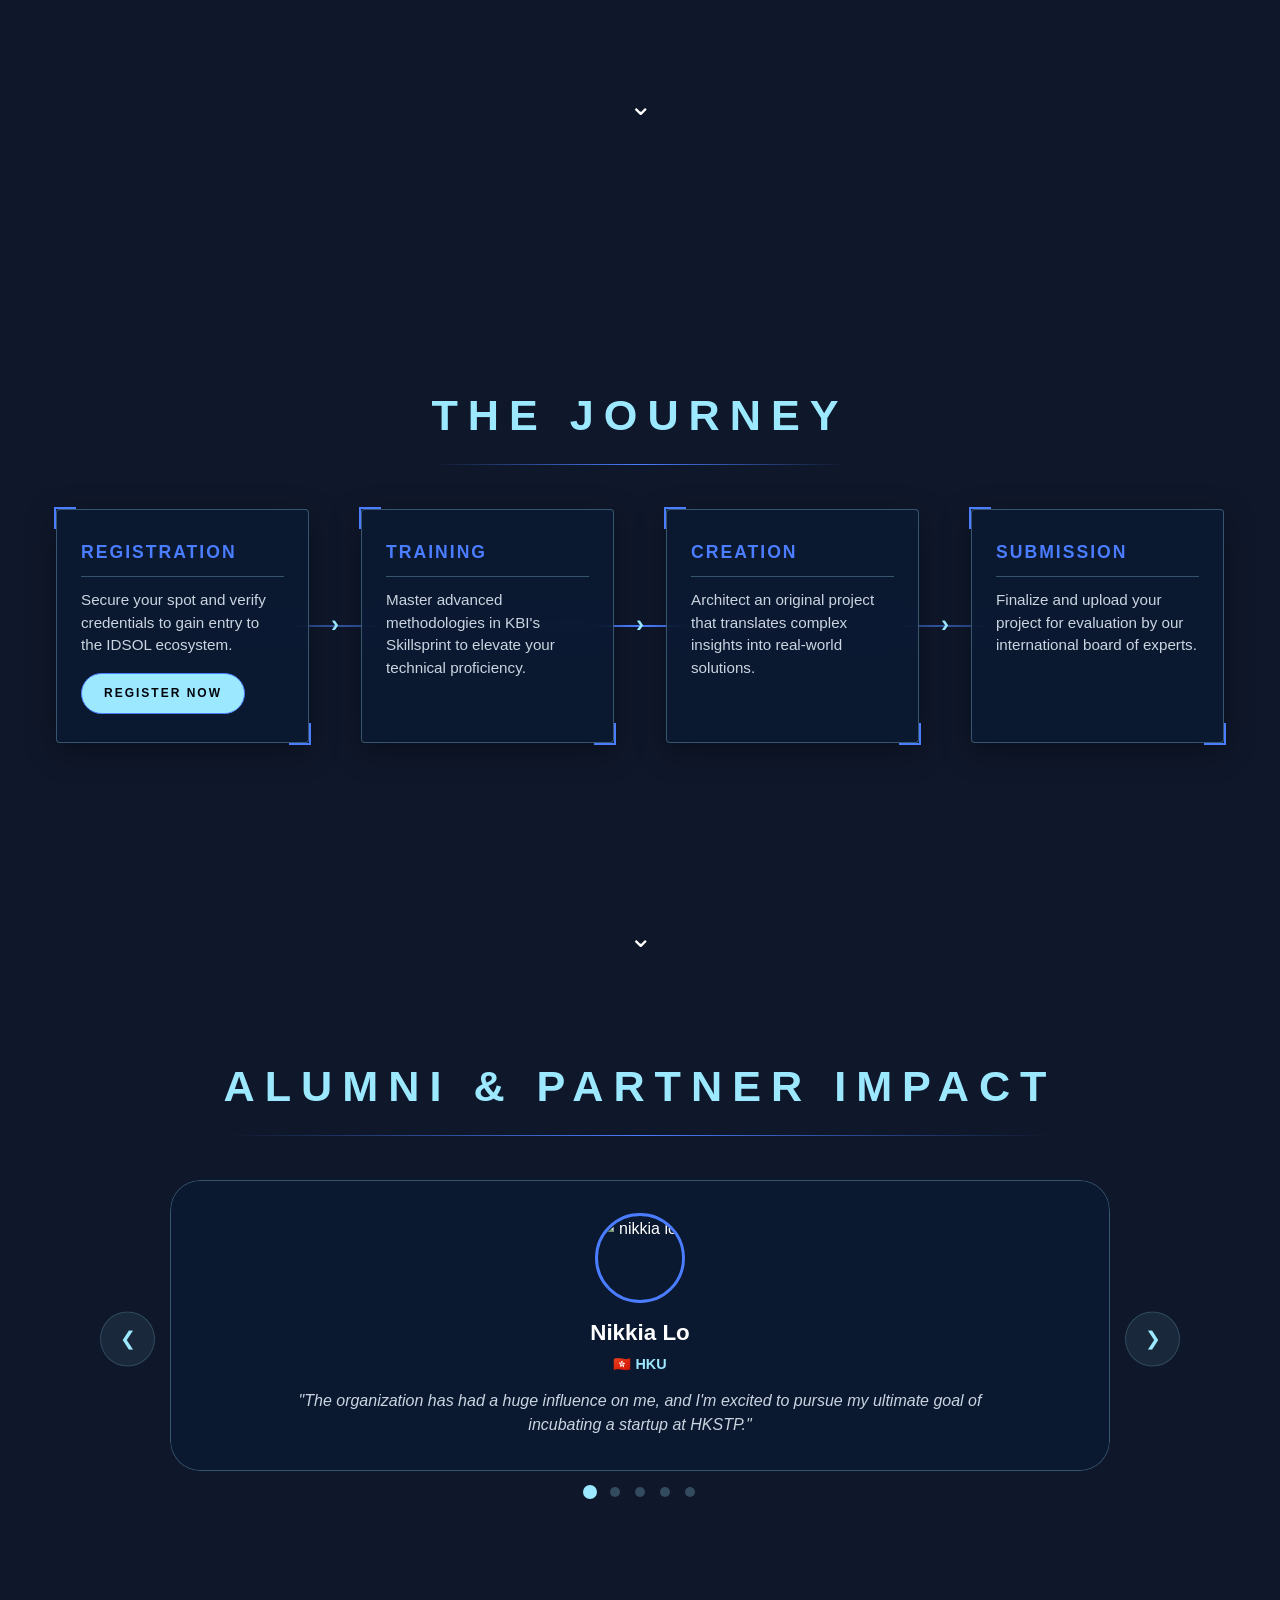
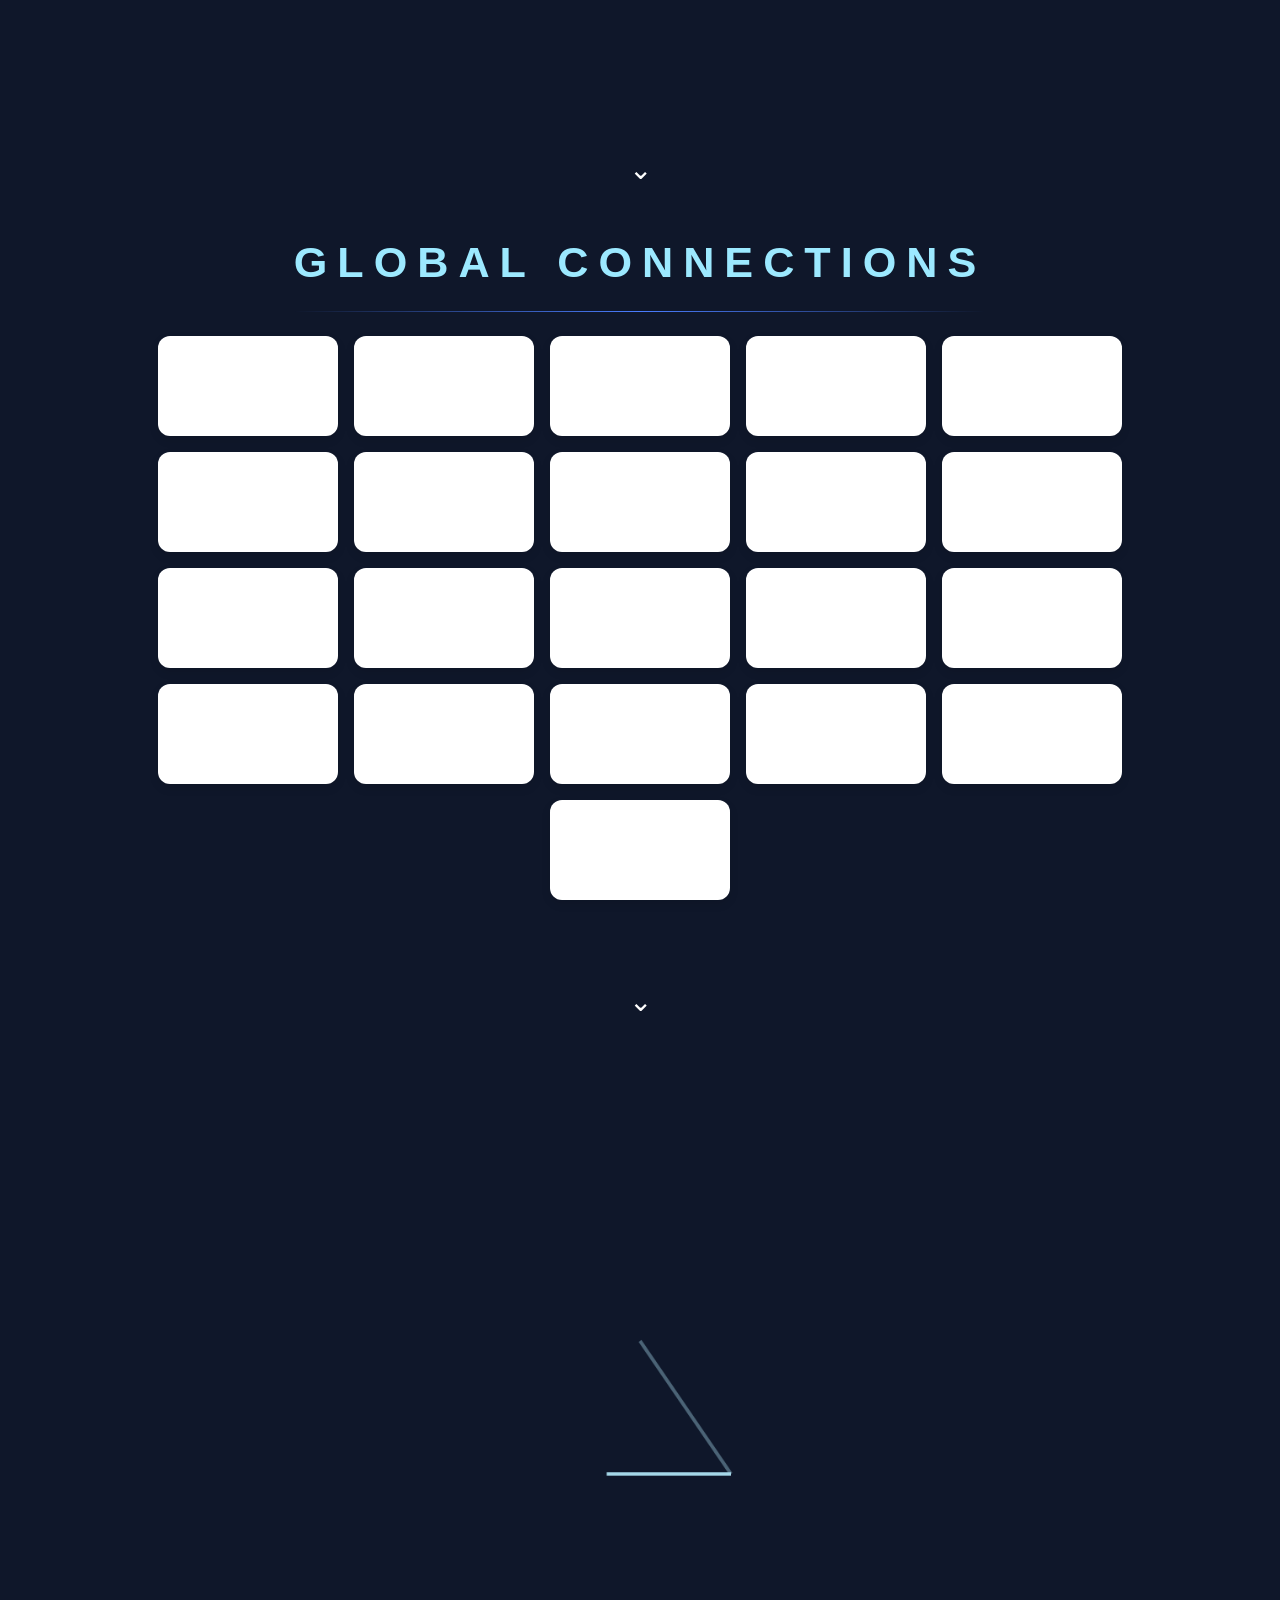
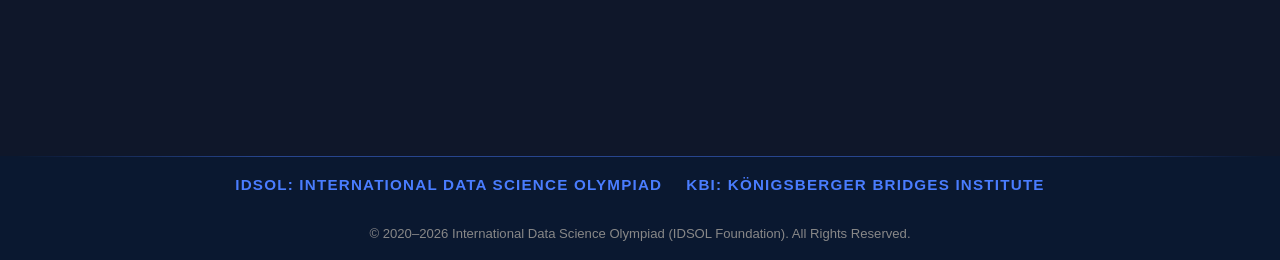
==== commit f834bf3c: "Countdown: Resubmission Deadline — 30 Nov 2026, 23:59:59 Honolulu time (UTC-10)" ====
--- a/index.html
+++ b/index.html
@@ -726,7 +726,7 @@
         <div class="brand-title">International Data Science Olympiad 2026</div>
     </div>
     <div class="reveal-header">
-        <div class="countdown-subheader">Registration Deadline</div>
+        <div class="countdown-subheader">Resubmission Deadline</div>
     </div>
     <div class="reveal-delayed">
         <div class="countdown-container">
